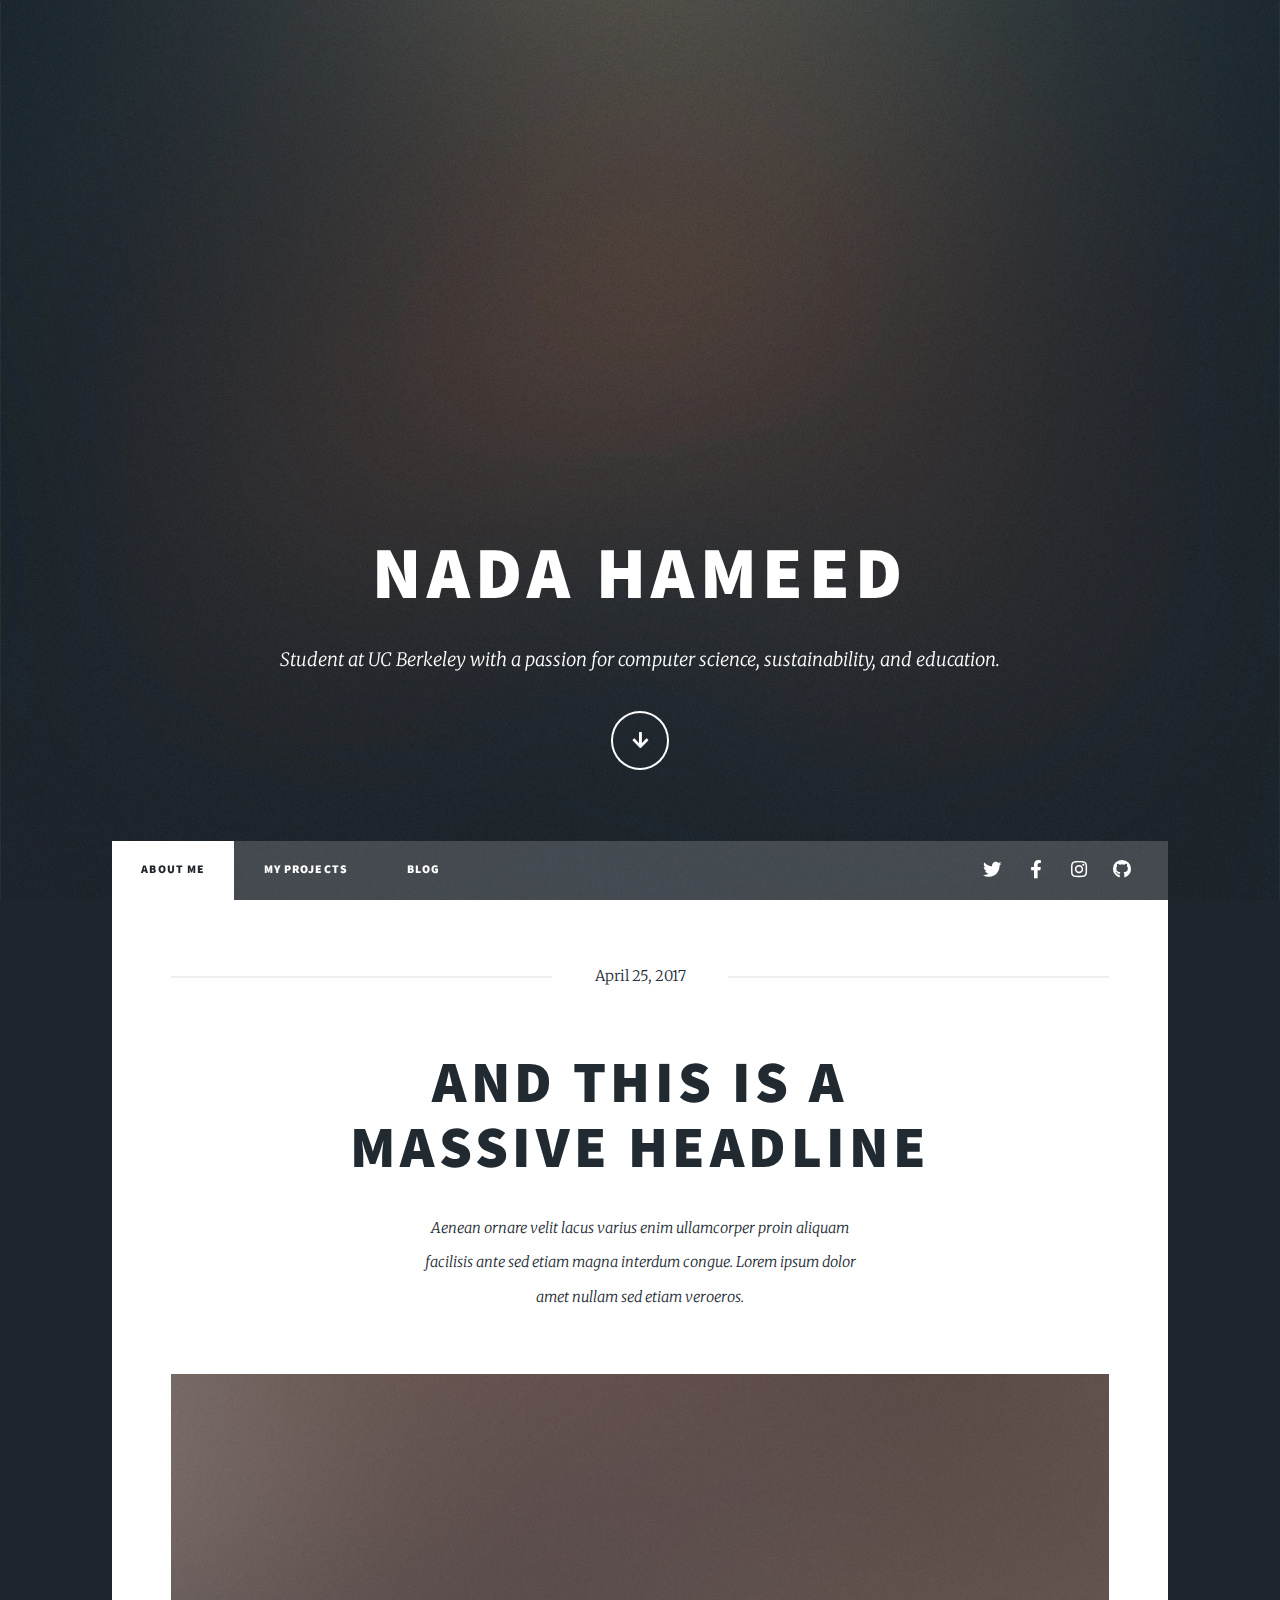
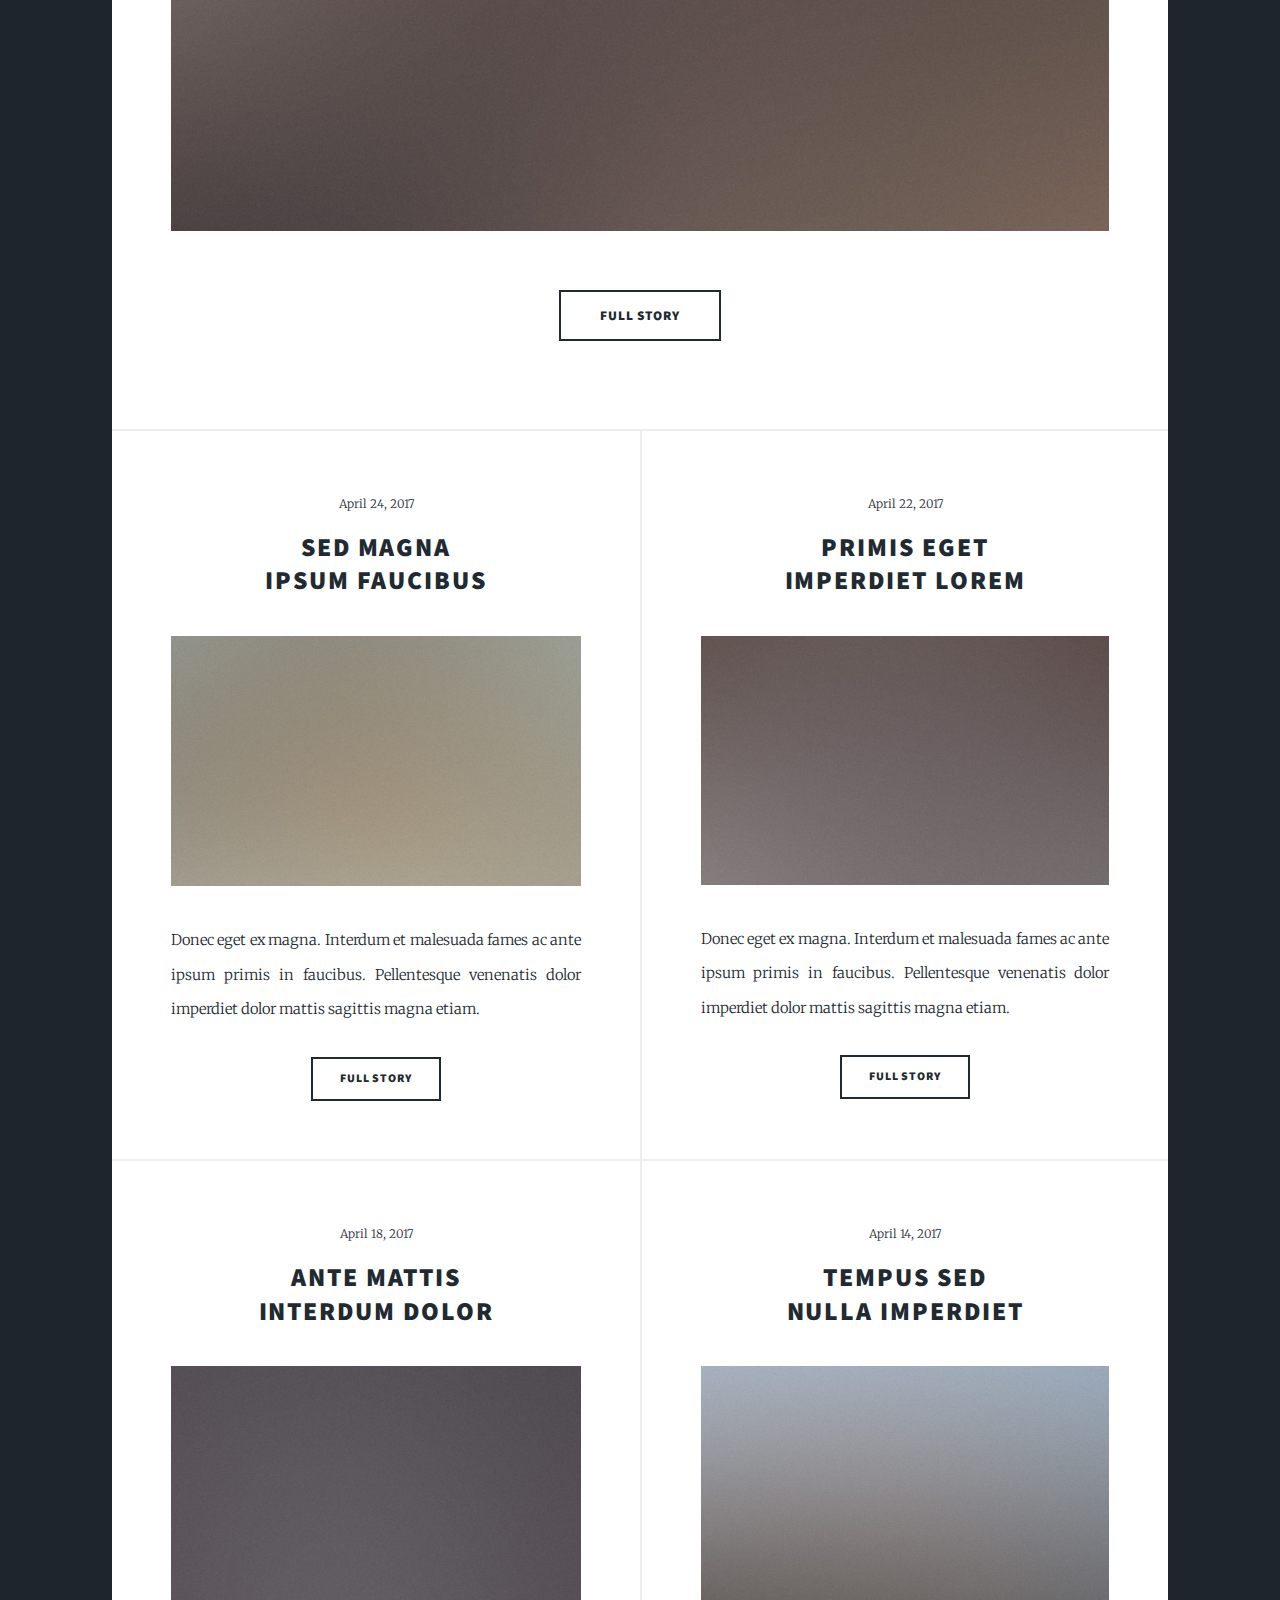
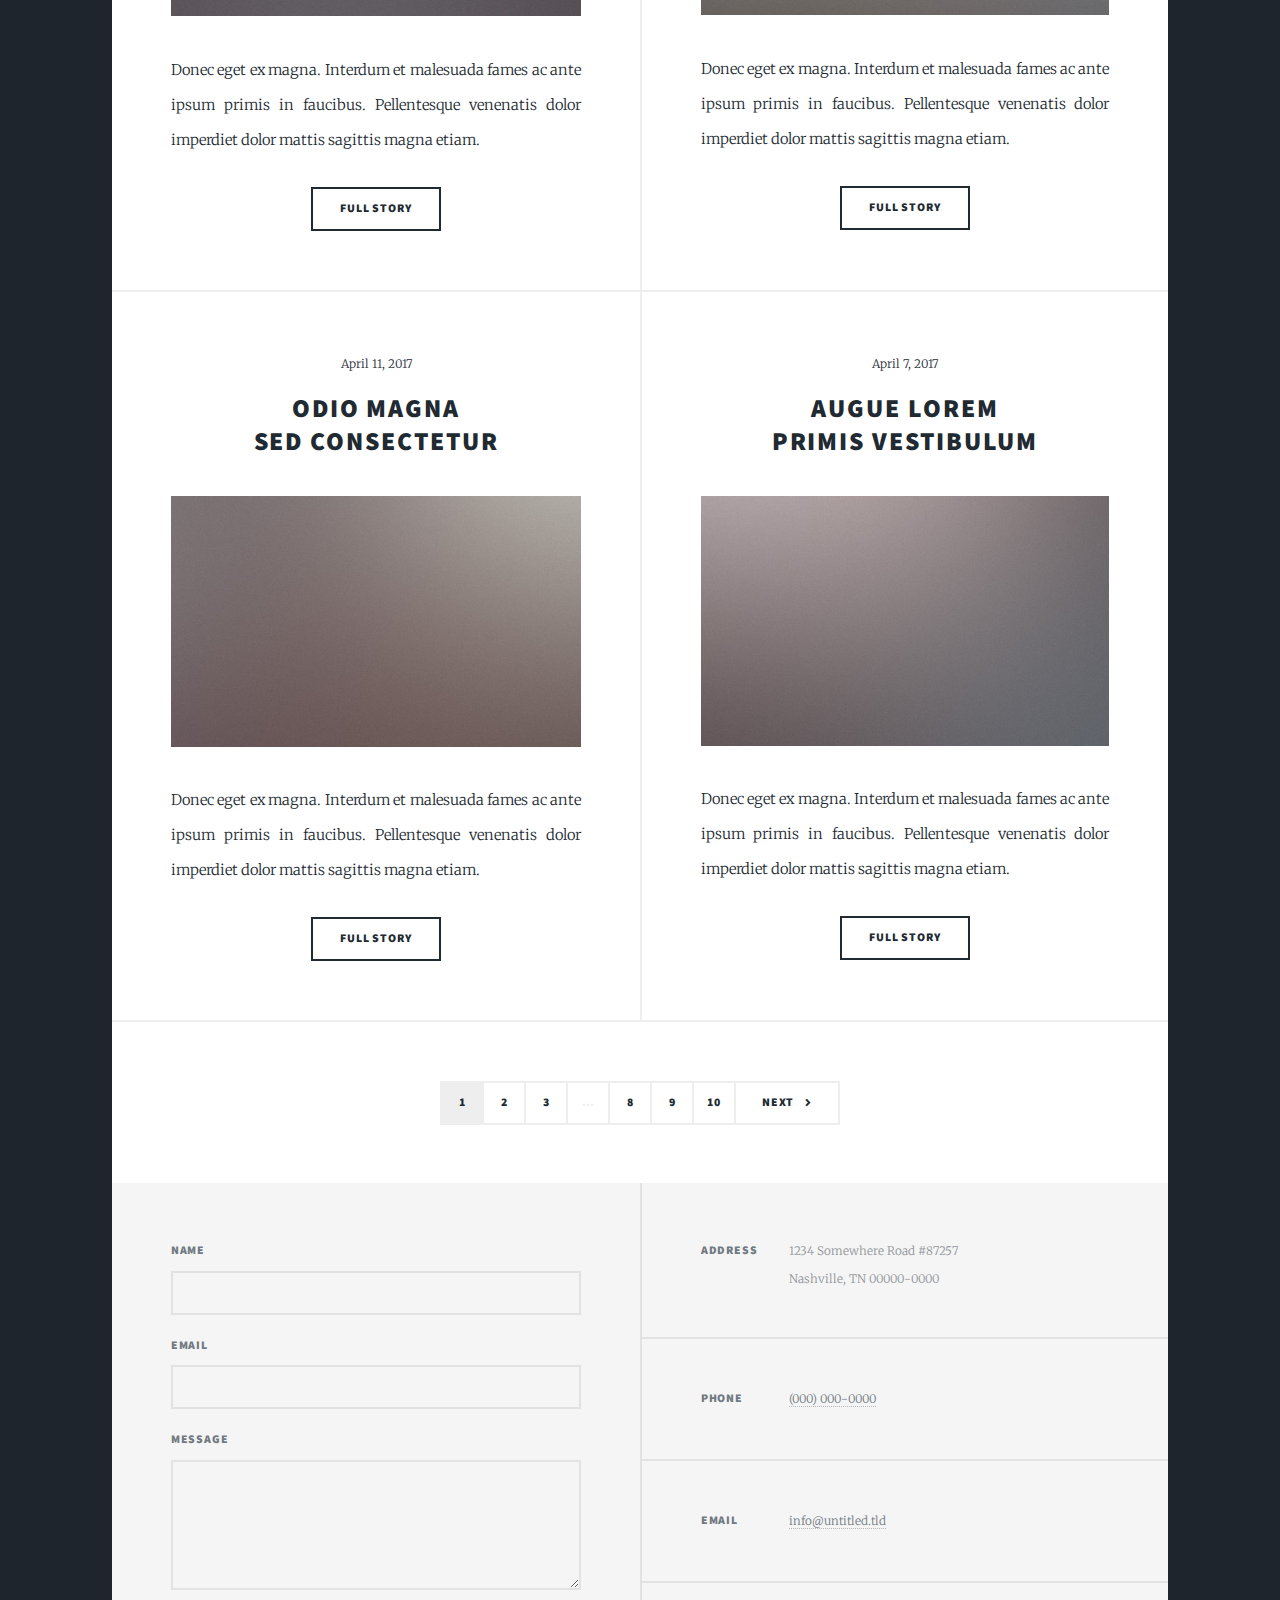
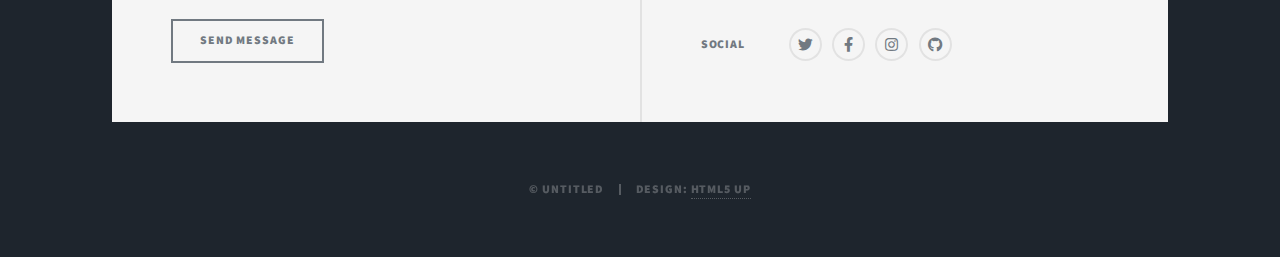
==== index.html @ cc5bcdc9 "web" ====
<!DOCTYPE HTML>
<!--
	Massively by HTML5 UP
	html5up.net | @ajlkn
	Free for personal and commercial use under the CCA 3.0 license (html5up.net/license)
-->
<html>
	<head>
		<title>Nada Hameed</title>
		<meta charset="utf-8" />
		<meta name="viewport" content="width=device-width, initial-scale=1, user-scalable=no" />
		<link rel="stylesheet" href="assets/css/main.css" />
		<noscript><link rel="stylesheet" href="assets/css/noscript.css" /></noscript>
	</head>
	<body class="is-preload">

		<!-- Wrapper -->
			<div id="wrapper" class="fade-in">

				<!-- Intro -->
					<div id="intro">
						<h1>Nada Hameed</h1>
						<p>Student at UC Berkeley with a passion for computer science, sustainability, and education.</p>
						<ul class="actions">
							<li><a href="#header" class="button icon solid solo fa-arrow-down scrolly">Continue</a></li>
						</ul>
					</div>


				<!-- Nav -->
					<nav id="nav">
						<ul class="links">
							<li class="active"><a href="index.html">About Me</a></li>
							<li><a href="generic.html">My Projects</a></li>
							<li><a href="elements.html">Blog</a></li>
						</ul>
						<ul class="icons">
							<li><a href="#" class="icon brands fa-twitter"><span class="label">Twitter</span></a></li>
							<li><a href="#" class="icon brands fa-facebook-f"><span class="label">Facebook</span></a></li>
							<li><a href="#" class="icon brands fa-instagram"><span class="label">Instagram</span></a></li>
							<li><a href="#" class="icon brands fa-github"><span class="label">GitHub</span></a></li>
						</ul>
					</nav>

				<!-- Main -->
					<div id="main">

						<!-- Featured Post -->
							<article class="post featured">
								<header class="major">
									<span class="date">April 25, 2017</span>
									<h2><a href="#">And this is a<br />
									massive headline</a></h2>
									<p>Aenean ornare velit lacus varius enim ullamcorper proin aliquam<br />
									facilisis ante sed etiam magna interdum congue. Lorem ipsum dolor<br />
									amet nullam sed etiam veroeros.</p>
								</header>
								<a href="#" class="image main"><img src="images/pic01.jpg" alt="" /></a>
								<ul class="actions special">
									<li><a href="#" class="button large">Full Story</a></li>
								</ul>
							</article>

						<!-- Posts -->
							<section class="posts">
								<article>
									<header>
										<span class="date">April 24, 2017</span>
										<h2><a href="#">Sed magna<br />
										ipsum faucibus</a></h2>
									</header>
									<a href="#" class="image fit"><img src="images/pic02.jpg" alt="" /></a>
									<p>Donec eget ex magna. Interdum et malesuada fames ac ante ipsum primis in faucibus. Pellentesque venenatis dolor imperdiet dolor mattis sagittis magna etiam.</p>
									<ul class="actions special">
										<li><a href="#" class="button">Full Story</a></li>
									</ul>
								</article>
								<article>
									<header>
										<span class="date">April 22, 2017</span>
										<h2><a href="#">Primis eget<br />
										imperdiet lorem</a></h2>
									</header>
									<a href="#" class="image fit"><img src="images/pic03.jpg" alt="" /></a>
									<p>Donec eget ex magna. Interdum et malesuada fames ac ante ipsum primis in faucibus. Pellentesque venenatis dolor imperdiet dolor mattis sagittis magna etiam.</p>
									<ul class="actions special">
										<li><a href="#" class="button">Full Story</a></li>
									</ul>
								</article>
								<article>
									<header>
										<span class="date">April 18, 2017</span>
										<h2><a href="#">Ante mattis<br />
										interdum dolor</a></h2>
									</header>
									<a href="#" class="image fit"><img src="images/pic04.jpg" alt="" /></a>
									<p>Donec eget ex magna. Interdum et malesuada fames ac ante ipsum primis in faucibus. Pellentesque venenatis dolor imperdiet dolor mattis sagittis magna etiam.</p>
									<ul class="actions special">
										<li><a href="#" class="button">Full Story</a></li>
									</ul>
								</article>
								<article>
									<header>
										<span class="date">April 14, 2017</span>
										<h2><a href="#">Tempus sed<br />
										nulla imperdiet</a></h2>
									</header>
									<a href="#" class="image fit"><img src="images/pic05.jpg" alt="" /></a>
									<p>Donec eget ex magna. Interdum et malesuada fames ac ante ipsum primis in faucibus. Pellentesque venenatis dolor imperdiet dolor mattis sagittis magna etiam.</p>
									<ul class="actions special">
										<li><a href="#" class="button">Full Story</a></li>
									</ul>
								</article>
								<article>
									<header>
										<span class="date">April 11, 2017</span>
										<h2><a href="#">Odio magna<br />
										sed consectetur</a></h2>
									</header>
									<a href="#" class="image fit"><img src="images/pic06.jpg" alt="" /></a>
									<p>Donec eget ex magna. Interdum et malesuada fames ac ante ipsum primis in faucibus. Pellentesque venenatis dolor imperdiet dolor mattis sagittis magna etiam.</p>
									<ul class="actions special">
										<li><a href="#" class="button">Full Story</a></li>
									</ul>
								</article>
								<article>
									<header>
										<span class="date">April 7, 2017</span>
										<h2><a href="#">Augue lorem<br />
										primis vestibulum</a></h2>
									</header>
									<a href="#" class="image fit"><img src="images/pic07.jpg" alt="" /></a>
									<p>Donec eget ex magna. Interdum et malesuada fames ac ante ipsum primis in faucibus. Pellentesque venenatis dolor imperdiet dolor mattis sagittis magna etiam.</p>
									<ul class="actions special">
										<li><a href="#" class="button">Full Story</a></li>
									</ul>
								</article>
							</section>

						<!-- Footer -->
							<footer>
								<div class="pagination">
									<!--<a href="#" class="previous">Prev</a>-->
									<a href="#" class="page active">1</a>
									<a href="#" class="page">2</a>
									<a href="#" class="page">3</a>
									<span class="extra">&hellip;</span>
									<a href="#" class="page">8</a>
									<a href="#" class="page">9</a>
									<a href="#" class="page">10</a>
									<a href="#" class="next">Next</a>
								</div>
							</footer>

					</div>

				<!-- Footer -->
					<footer id="footer">
						<section>
							<form method="post" action="#">
								<div class="fields">
									<div class="field">
										<label for="name">Name</label>
										<input type="text" name="name" id="name" />
									</div>
									<div class="field">
										<label for="email">Email</label>
										<input type="text" name="email" id="email" />
									</div>
									<div class="field">
										<label for="message">Message</label>
										<textarea name="message" id="message" rows="3"></textarea>
									</div>
								</div>
								<ul class="actions">
									<li><input type="submit" value="Send Message" /></li>
								</ul>
							</form>
						</section>
						<section class="split contact">
							<section class="alt">
								<h3>Address</h3>
								<p>1234 Somewhere Road #87257<br />
								Nashville, TN 00000-0000</p>
							</section>
							<section>
								<h3>Phone</h3>
								<p><a href="#">(000) 000-0000</a></p>
							</section>
							<section>
								<h3>Email</h3>
								<p><a href="#">info@untitled.tld</a></p>
							</section>
							<section>
								<h3>Social</h3>
								<ul class="icons alt">
									<li><a href="#" class="icon brands alt fa-twitter"><span class="label">Twitter</span></a></li>
									<li><a href="#" class="icon brands alt fa-facebook-f"><span class="label">Facebook</span></a></li>
									<li><a href="#" class="icon brands alt fa-instagram"><span class="label">Instagram</span></a></li>
									<li><a href="#" class="icon brands alt fa-github"><span class="label">GitHub</span></a></li>
								</ul>
							</section>
						</section>
					</footer>

				<!-- Copyright -->
					<div id="copyright">
						<ul><li>&copy; Untitled</li><li>Design: <a href="https://html5up.net">HTML5 UP</a></li></ul>
					</div>

			</div>

		<!-- Scripts -->
			<script src="assets/js/jquery.min.js"></script>
			<script src="assets/js/jquery.scrollex.min.js"></script>
			<script src="assets/js/jquery.scrolly.min.js"></script>
			<script src="assets/js/browser.min.js"></script>
			<script src="assets/js/breakpoints.min.js"></script>
			<script src="assets/js/util.js"></script>
			<script src="assets/js/main.js"></script>

	</body>
</html>
---- assets/css/main.css ----
@import url(fontawesome-all.min.css);
@import url("https://fonts.googleapis.com/css?family=Merriweather:300,700,300italic,700italic|Source+Sans+Pro:900");

/*
	Massively by HTML5 UP
	html5up.net | @ajlkn
	Free for personal and commercial use under the CCA 3.0 license (html5up.net/license)
*/

html, body, div, span, applet, object,
iframe, h1, h2, h3, h4, h5, h6, p, blockquote,
pre, a, abbr, acronym, address, big, cite,
code, del, dfn, em, img, ins, kbd, q, s, samp,
small, strike, strong, sub, sup, tt, var, b,
u, i, center, dl, dt, dd, ol, ul, li, fieldset,
form, label, legend, table, caption, tbody,
tfoot, thead, tr, th, td, article, aside,
canvas, details, embed, figure, figcaption,
footer, header, hgroup, menu, nav, output, ruby,
section, summary, time, mark, audio, video {
	margin: 0;
	padding: 0;
	border: 0;
	font-size: 100%;
	font: inherit;
	vertical-align: baseline;}

article, aside, details, figcaption, figure,
footer, header, hgroup, menu, nav, section {
	display: block;}

body {
	line-height: 1;
}

ol, ul {
	list-style: none;
}

blockquote, q {
	quotes: none;
}

	blockquote:before, blockquote:after, q:before, q:after {
		content: '';
		content: none;
	}

table {
	border-collapse: collapse;
	border-spacing: 0;
}

body {
	-webkit-text-size-adjust: none;
}

mark {
	background-color: transparent;
	color: inherit;
}

input::-moz-focus-inner {
	border: 0;
	padding: 0;
}

input, select, textarea {
	-moz-appearance: none;
	-webkit-appearance: none;
	-ms-appearance: none;
	appearance: none;
}

/* Basic */

	@-ms-viewport {
		width: device-width;
	}

	body {
		-ms-overflow-style: scrollbar;
	}

	@media screen and (max-width: 480px) {

		html, body {
			min-width: 320px;
		}

	}

	html {
		box-sizing: border-box;
	}

	*, *:before, *:after {
		box-sizing: inherit;
	}

	body {
		background-color: #1e252d;
	}

		body.is-preload *, body.is-preload *:before, body.is-preload *:after {
			-moz-animation: none !important;
			-webkit-animation: none !important;
			-ms-animation: none !important;
			animation: none !important;
			-moz-transition: none !important;
			-webkit-transition: none !important;
			-ms-transition: none !important;
			transition: none !important;
		}

/* Type */

	html {
		font-size: 16pt;
	}

		@media screen and (max-width: 1680px) {

			html {
				font-size: 12pt;
			}

		}

		@media screen and (max-width: 1280px) {

			html {
				font-size: 11pt;
			}

		}

		@media screen and (max-width: 360px) {

			html {
				font-size: 10pt;
			}

		}

	body {
		color: #212931;
	}

	body, input, select, textarea {
		font-family: "Merriweather", Georgia, serif;
		font-weight: 300;
		font-size: 1rem;
		line-height: 2.375;
	}

	a {
		-moz-transition: color 0.2s ease-in-out, background-color 0.2s ease-in-out, border-color 0.2s ease-in-out, box-shadow 0.2s ease-in-out;
		-webkit-transition: color 0.2s ease-in-out, background-color 0.2s ease-in-out, border-color 0.2s ease-in-out, box-shadow 0.2s ease-in-out;
		-ms-transition: color 0.2s ease-in-out, background-color 0.2s ease-in-out, border-color 0.2s ease-in-out, box-shadow 0.2s ease-in-out;
		transition: color 0.2s ease-in-out, background-color 0.2s ease-in-out, border-color 0.2s ease-in-out, box-shadow 0.2s ease-in-out;
		border-bottom: dotted 1px;
		text-decoration: none;
	}

		a:hover {
			border-bottom-color: transparent;
		}

	strong, b {
		font-weight: 600;
	}

	em, i {
		font-style: italic;
	}

	p {
		text-align: justify;
		margin: 0 0 2rem 0;
	}

	h1, h2, h3, h4, h5, h6 {
		font-family: "Source Sans Pro", Helvetica, sans-serif;
		font-weight: 900;
		line-height: 1.5;
		letter-spacing: 0.075em;
		text-transform: uppercase;
		margin: 0 0 1rem 0;
	}

		h1 a, h2 a, h3 a, h4 a, h5 a, h6 a {
			border-bottom: 0;
			color: inherit;
			text-decoration: none;
		}

	h1 {
		font-size: 4rem;
		line-height: 1.1;
		margin: 0 0 2rem 0;
	}

	h2 {
		font-size: 1.75rem;
		line-height: 1.3;
		margin: 0 0 1.5rem 0;
	}

	h3 {
		font-size: 1.25rem;
		margin: 0 0 1.5rem 0;
	}

	h4 {
		font-size: 1rem;
	}

	h5 {
		font-size: 0.9rem;
	}

	h6 {
		font-size: 0.8rem;
	}

	sub {
		font-size: 0.8rem;
		position: relative;
		top: 0.5rem;
	}

	sup {
		font-size: 0.8rem;
		position: relative;
		top: -0.5rem;
	}

	blockquote {
		border-left: solid 4px;
		font-style: italic;
		margin: 0 0 2rem 0;
		padding: 0.5rem 0 0.5rem 2rem;
	}

	code {
		border: solid 2px;
		font-family: "Courier New", monospace;
		font-size: 0.9rem;
		margin: 0 0.25rem;
		padding: 0.25rem 0.65rem;
	}

	pre {
		-webkit-overflow-scrolling: touch;
		font-family: "Courier New", monospace;
		font-size: 0.9rem;
		margin: 0 0 2rem 0;
	}

		pre code {
			display: block;
			line-height: 1.75;
			padding: 1rem 1.5rem;
			overflow-x: auto;
		}

	hr {
		border: 0;
		border-bottom: solid 2px;
		margin: 3rem 0;
	}

		hr.major {
			margin: 5rem 0;
		}

	.align-left {
		text-align: left;
	}

	.align-center {
		text-align: center;
	}

	.align-right {
		text-align: right;
	}

	input, select, textarea {
		color: #212931;
	}

	a {
		color: #212931;
		border-bottom-color: rgba(33, 41, 49, 0.5);
	}

		a:hover {
			border-bottom-color: transparent;
			color: #18bfef !important;
		}

	strong, b {
		color: #212931;
	}

	h1, h2, h3, h4, h5, h6 {
		color: #212931;
	}

	blockquote {
		border-left-color: #eeeeee;
	}

	code {
		background: rgba(220, 220, 220, 0.25);
		border-color: #eeeeee;
	}

	hr {
		border-bottom-color: #eeeeee;
	}

/* Row */

	.row {
		display: flex;
		flex-wrap: wrap;
		box-sizing: border-box;
		align-items: stretch;
	}

		.row > * {
			box-sizing: border-box;
		}

		.row.gtr-uniform > * > :last-child {
			margin-bottom: 0;
		}

		.row.aln-left {
			justify-content: flex-start;
		}

		.row.aln-center {
			justify-content: center;
		}

		.row.aln-right {
			justify-content: flex-end;
		}

		.row.aln-top {
			align-items: flex-start;
		}

		.row.aln-middle {
			align-items: center;
		}

		.row.aln-bottom {
			align-items: flex-end;
		}

		.row > .imp {
			order: -1;
		}

		.row > .col-1 {
			width: 8.33333%;
		}

		.row > .off-1 {
			margin-left: 8.33333%;
		}

		.row > .col-2 {
			width: 16.66667%;
		}

		.row > .off-2 {
			margin-left: 16.66667%;
		}

		.row > .col-3 {
			width: 25%;
		}

		.row > .off-3 {
			margin-left: 25%;
		}

		.row > .col-4 {
			width: 33.33333%;
		}

		.row > .off-4 {
			margin-left: 33.33333%;
		}

		.row > .col-5 {
			width: 41.66667%;
		}

		.row > .off-5 {
			margin-left: 41.66667%;
		}

		.row > .col-6 {
			width: 50%;
		}

		.row > .off-6 {
			margin-left: 50%;
		}

		.row > .col-7 {
			width: 58.33333%;
		}

		.row > .off-7 {
			margin-left: 58.33333%;
		}

		.row > .col-8 {
			width: 66.66667%;
		}

		.row > .off-8 {
			margin-left: 66.66667%;
		}

		.row > .col-9 {
			width: 75%;
		}

		.row > .off-9 {
			margin-left: 75%;
		}

		.row > .col-10 {
			width: 83.33333%;
		}

		.row > .off-10 {
			margin-left: 83.33333%;
		}

		.row > .col-11 {
			width: 91.66667%;
		}

		.row > .off-11 {
			margin-left: 91.66667%;
		}

		.row > .col-12 {
			width: 100%;
		}

		.row > .off-12 {
			margin-left: 100%;
		}

		.row.gtr-0 {
			margin-top: 0;
			margin-left: 0rem;
		}

			.row.gtr-0 > * {
				padding: 0 0 0 0rem;
			}

			.row.gtr-0.gtr-uniform {
				margin-top: 0rem;
			}

				.row.gtr-0.gtr-uniform > * {
					padding-top: 0rem;
				}

		.row.gtr-25 {
			margin-top: 0;
			margin-left: -0.375rem;
		}

			.row.gtr-25 > * {
				padding: 0 0 0 0.375rem;
			}

			.row.gtr-25.gtr-uniform {
				margin-top: -0.375rem;
			}

				.row.gtr-25.gtr-uniform > * {
					padding-top: 0.375rem;
				}

		.row.gtr-50 {
			margin-top: 0;
			margin-left: -0.75rem;
		}

			.row.gtr-50 > * {
				padding: 0 0 0 0.75rem;
			}

			.row.gtr-50.gtr-uniform {
				margin-top: -0.75rem;
			}

				.row.gtr-50.gtr-uniform > * {
					padding-top: 0.75rem;
				}

		.row {
			margin-top: 0;
			margin-left: -1.5rem;
		}

			.row > * {
				padding: 0 0 0 1.5rem;
			}

			.row.gtr-uniform {
				margin-top: -1.5rem;
			}

				.row.gtr-uniform > * {
					padding-top: 1.5rem;
				}

		.row.gtr-150 {
			margin-top: 0;
			margin-left: -2.25rem;
		}

			.row.gtr-150 > * {
				padding: 0 0 0 2.25rem;
			}

			.row.gtr-150.gtr-uniform {
				margin-top: -2.25rem;
			}

				.row.gtr-150.gtr-uniform > * {
					padding-top: 2.25rem;
				}

		.row.gtr-200 {
			margin-top: 0;
			margin-left: -3rem;
		}

			.row.gtr-200 > * {
				padding: 0 0 0 3rem;
			}

			.row.gtr-200.gtr-uniform {
				margin-top: -3rem;
			}

				.row.gtr-200.gtr-uniform > * {
					padding-top: 3rem;
				}

		@media screen and (max-width: 1680px) {

			.row {
				display: flex;
				flex-wrap: wrap;
				box-sizing: border-box;
				align-items: stretch;
			}

				.row > * {
					box-sizing: border-box;
				}

				.row.gtr-uniform > * > :last-child {
					margin-bottom: 0;
				}

				.row.aln-left {
					justify-content: flex-start;
				}

				.row.aln-center {
					justify-content: center;
				}

				.row.aln-right {
					justify-content: flex-end;
				}

				.row.aln-top {
					align-items: flex-start;
				}

				.row.aln-middle {
					align-items: center;
				}

				.row.aln-bottom {
					align-items: flex-end;
				}

				.row > .imp-xlarge {
					order: -1;
				}

				.row > .col-1-xlarge {
					width: 8.33333%;
				}

				.row > .off-1-xlarge {
					margin-left: 8.33333%;
				}

				.row > .col-2-xlarge {
					width: 16.66667%;
				}

				.row > .off-2-xlarge {
					margin-left: 16.66667%;
				}

				.row > .col-3-xlarge {
					width: 25%;
				}

				.row > .off-3-xlarge {
					margin-left: 25%;
				}

				.row > .col-4-xlarge {
					width: 33.33333%;
				}

				.row > .off-4-xlarge {
					margin-left: 33.33333%;
				}

				.row > .col-5-xlarge {
					width: 41.66667%;
				}

				.row > .off-5-xlarge {
					margin-left: 41.66667%;
				}

				.row > .col-6-xlarge {
					width: 50%;
				}

				.row > .off-6-xlarge {
					margin-left: 50%;
				}

				.row > .col-7-xlarge {
					width: 58.33333%;
				}

				.row > .off-7-xlarge {
					margin-left: 58.33333%;
				}

				.row > .col-8-xlarge {
					width: 66.66667%;
				}

				.row > .off-8-xlarge {
					margin-left: 66.66667%;
				}

				.row > .col-9-xlarge {
					width: 75%;
				}

				.row > .off-9-xlarge {
					margin-left: 75%;
				}

				.row > .col-10-xlarge {
					width: 83.33333%;
				}

				.row > .off-10-xlarge {
					margin-left: 83.33333%;
				}

				.row > .col-11-xlarge {
					width: 91.66667%;
				}

				.row > .off-11-xlarge {
					margin-left: 91.66667%;
				}

				.row > .col-12-xlarge {
					width: 100%;
				}

				.row > .off-12-xlarge {
					margin-left: 100%;
				}

				.row.gtr-0 {
					margin-top: 0;
					margin-left: 0rem;
				}

					.row.gtr-0 > * {
						padding: 0 0 0 0rem;
					}

					.row.gtr-0.gtr-uniform {
						margin-top: 0rem;
					}

						.row.gtr-0.gtr-uniform > * {
							padding-top: 0rem;
						}

				.row.gtr-25 {
					margin-top: 0;
					margin-left: -0.375rem;
				}

					.row.gtr-25 > * {
						padding: 0 0 0 0.375rem;
					}

					.row.gtr-25.gtr-uniform {
						margin-top: -0.375rem;
					}

						.row.gtr-25.gtr-uniform > * {
							padding-top: 0.375rem;
						}

				.row.gtr-50 {
					margin-top: 0;
					margin-left: -0.75rem;
				}

					.row.gtr-50 > * {
						padding: 0 0 0 0.75rem;
					}

					.row.gtr-50.gtr-uniform {
						margin-top: -0.75rem;
					}

						.row.gtr-50.gtr-uniform > * {
							padding-top: 0.75rem;
						}

				.row {
					margin-top: 0;
					margin-left: -1.5rem;
				}

					.row > * {
						padding: 0 0 0 1.5rem;
					}

					.row.gtr-uniform {
						margin-top: -1.5rem;
					}

						.row.gtr-uniform > * {
							padding-top: 1.5rem;
						}

				.row.gtr-150 {
					margin-top: 0;
					margin-left: -2.25rem;
				}

					.row.gtr-150 > * {
						padding: 0 0 0 2.25rem;
					}

					.row.gtr-150.gtr-uniform {
						margin-top: -2.25rem;
					}

						.row.gtr-150.gtr-uniform > * {
							padding-top: 2.25rem;
						}

				.row.gtr-200 {
					margin-top: 0;
					margin-left: -3rem;
				}

					.row.gtr-200 > * {
						padding: 0 0 0 3rem;
					}

					.row.gtr-200.gtr-uniform {
						margin-top: -3rem;
					}

						.row.gtr-200.gtr-uniform > * {
							padding-top: 3rem;
						}

		}

		@media screen and (max-width: 1280px) {

			.row {
				display: flex;
				flex-wrap: wrap;
				box-sizing: border-box;
				align-items: stretch;
			}

				.row > * {
					box-sizing: border-box;
				}

				.row.gtr-uniform > * > :last-child {
					margin-bottom: 0;
				}

				.row.aln-left {
					justify-content: flex-start;
				}

				.row.aln-center {
					justify-content: center;
				}

				.row.aln-right {
					justify-content: flex-end;
				}

				.row.aln-top {
					align-items: flex-start;
				}

				.row.aln-middle {
					align-items: center;
				}

				.row.aln-bottom {
					align-items: flex-end;
				}

				.row > .imp-large {
					order: -1;
				}

				.row > .col-1-large {
					width: 8.33333%;
				}

				.row > .off-1-large {
					margin-left: 8.33333%;
				}

				.row > .col-2-large {
					width: 16.66667%;
				}

				.row > .off-2-large {
					margin-left: 16.66667%;
				}

				.row > .col-3-large {
					width: 25%;
				}

				.row > .off-3-large {
					margin-left: 25%;
				}

				.row > .col-4-large {
					width: 33.33333%;
				}

				.row > .off-4-large {
					margin-left: 33.33333%;
				}

				.row > .col-5-large {
					width: 41.66667%;
				}

				.row > .off-5-large {
					margin-left: 41.66667%;
				}

				.row > .col-6-large {
					width: 50%;
				}

				.row > .off-6-large {
					margin-left: 50%;
				}

				.row > .col-7-large {
					width: 58.33333%;
				}

				.row > .off-7-large {
					margin-left: 58.33333%;
				}

				.row > .col-8-large {
					width: 66.66667%;
				}

				.row > .off-8-large {
					margin-left: 66.66667%;
				}

				.row > .col-9-large {
					width: 75%;
				}

				.row > .off-9-large {
					margin-left: 75%;
				}

				.row > .col-10-large {
					width: 83.33333%;
				}

				.row > .off-10-large {
					margin-left: 83.33333%;
				}

				.row > .col-11-large {
					width: 91.66667%;
				}

				.row > .off-11-large {
					margin-left: 91.66667%;
				}

				.row > .col-12-large {
					width: 100%;
				}

				.row > .off-12-large {
					margin-left: 100%;
				}

				.row.gtr-0 {
					margin-top: 0;
					margin-left: 0rem;
				}

					.row.gtr-0 > * {
						padding: 0 0 0 0rem;
					}

					.row.gtr-0.gtr-uniform {
						margin-top: 0rem;
					}

						.row.gtr-0.gtr-uniform > * {
							padding-top: 0rem;
						}

				.row.gtr-25 {
					margin-top: 0;
					margin-left: -0.375rem;
				}

					.row.gtr-25 > * {
						padding: 0 0 0 0.375rem;
					}

					.row.gtr-25.gtr-uniform {
						margin-top: -0.375rem;
					}

						.row.gtr-25.gtr-uniform > * {
							padding-top: 0.375rem;
						}

				.row.gtr-50 {
					margin-top: 0;
					margin-left: -0.75rem;
				}

					.row.gtr-50 > * {
						padding: 0 0 0 0.75rem;
					}

					.row.gtr-50.gtr-uniform {
						margin-top: -0.75rem;
					}

						.row.gtr-50.gtr-uniform > * {
							padding-top: 0.75rem;
						}

				.row {
					margin-top: 0;
					margin-left: -1.5rem;
				}

					.row > * {
						padding: 0 0 0 1.5rem;
					}

					.row.gtr-uniform {
						margin-top: -1.5rem;
					}

						.row.gtr-uniform > * {
							padding-top: 1.5rem;
						}

				.row.gtr-150 {
					margin-top: 0;
					margin-left: -2.25rem;
				}

					.row.gtr-150 > * {
						padding: 0 0 0 2.25rem;
					}

					.row.gtr-150.gtr-uniform {
						margin-top: -2.25rem;
					}

						.row.gtr-150.gtr-uniform > * {
							padding-top: 2.25rem;
						}

				.row.gtr-200 {
					margin-top: 0;
					margin-left: -3rem;
				}

					.row.gtr-200 > * {
						padding: 0 0 0 3rem;
					}

					.row.gtr-200.gtr-uniform {
						margin-top: -3rem;
					}

						.row.gtr-200.gtr-uniform > * {
							padding-top: 3rem;
						}

		}

		@media screen and (max-width: 980px) {

			.row {
				display: flex;
				flex-wrap: wrap;
				box-sizing: border-box;
				align-items: stretch;
			}

				.row > * {
					box-sizing: border-box;
				}

				.row.gtr-uniform > * > :last-child {
					margin-bottom: 0;
				}

				.row.aln-left {
					justify-content: flex-start;
				}

				.row.aln-center {
					justify-content: center;
				}

				.row.aln-right {
					justify-content: flex-end;
				}

				.row.aln-top {
					align-items: flex-start;
				}

				.row.aln-middle {
					align-items: center;
				}

				.row.aln-bottom {
					align-items: flex-end;
				}

				.row > .imp-medium {
					order: -1;
				}

				.row > .col-1-medium {
					width: 8.33333%;
				}

				.row > .off-1-medium {
					margin-left: 8.33333%;
				}

				.row > .col-2-medium {
					width: 16.66667%;
				}

				.row > .off-2-medium {
					margin-left: 16.66667%;
				}

				.row > .col-3-medium {
					width: 25%;
				}

				.row > .off-3-medium {
					margin-left: 25%;
				}

				.row > .col-4-medium {
					width: 33.33333%;
				}

				.row > .off-4-medium {
					margin-left: 33.33333%;
				}

				.row > .col-5-medium {
					width: 41.66667%;
				}

				.row > .off-5-medium {
					margin-left: 41.66667%;
				}

				.row > .col-6-medium {
					width: 50%;
				}

				.row > .off-6-medium {
					margin-left: 50%;
				}

				.row > .col-7-medium {
					width: 58.33333%;
				}

				.row > .off-7-medium {
					margin-left: 58.33333%;
				}

				.row > .col-8-medium {
					width: 66.66667%;
				}

				.row > .off-8-medium {
					margin-left: 66.66667%;
				}

				.row > .col-9-medium {
					width: 75%;
				}

				.row > .off-9-medium {
					margin-left: 75%;
				}

				.row > .col-10-medium {
					width: 83.33333%;
				}

				.row > .off-10-medium {
					margin-left: 83.33333%;
				}

				.row > .col-11-medium {
					width: 91.66667%;
				}

				.row > .off-11-medium {
					margin-left: 91.66667%;
				}

				.row > .col-12-medium {
					width: 100%;
				}

				.row > .off-12-medium {
					margin-left: 100%;
				}

				.row.gtr-0 {
					margin-top: 0;
					margin-left: 0rem;
				}

					.row.gtr-0 > * {
						padding: 0 0 0 0rem;
					}

					.row.gtr-0.gtr-uniform {
						margin-top: 0rem;
					}

						.row.gtr-0.gtr-uniform > * {
							padding-top: 0rem;
						}

				.row.gtr-25 {
					margin-top: 0;
					margin-left: -0.375rem;
				}

					.row.gtr-25 > * {
						padding: 0 0 0 0.375rem;
					}

					.row.gtr-25.gtr-uniform {
						margin-top: -0.375rem;
					}

						.row.gtr-25.gtr-uniform > * {
							padding-top: 0.375rem;
						}

				.row.gtr-50 {
					margin-top: 0;
					margin-left: -0.75rem;
				}

					.row.gtr-50 > * {
						padding: 0 0 0 0.75rem;
					}

					.row.gtr-50.gtr-uniform {
						margin-top: -0.75rem;
					}

						.row.gtr-50.gtr-uniform > * {
							padding-top: 0.75rem;
						}

				.row {
					margin-top: 0;
					margin-left: -1.5rem;
				}

					.row > * {
						padding: 0 0 0 1.5rem;
					}

					.row.gtr-uniform {
						margin-top: -1.5rem;
					}

						.row.gtr-uniform > * {
							padding-top: 1.5rem;
						}

				.row.gtr-150 {
					margin-top: 0;
					margin-left: -2.25rem;
				}

					.row.gtr-150 > * {
						padding: 0 0 0 2.25rem;
					}

					.row.gtr-150.gtr-uniform {
						margin-top: -2.25rem;
					}

						.row.gtr-150.gtr-uniform > * {
							padding-top: 2.25rem;
						}

				.row.gtr-200 {
					margin-top: 0;
					margin-left: -3rem;
				}

					.row.gtr-200 > * {
						padding: 0 0 0 3rem;
					}

					.row.gtr-200.gtr-uniform {
						margin-top: -3rem;
					}

						.row.gtr-200.gtr-uniform > * {
							padding-top: 3rem;
						}

		}

		@media screen and (max-width: 736px) {

			.row {
				display: flex;
				flex-wrap: wrap;
				box-sizing: border-box;
				align-items: stretch;
			}

				.row > * {
					box-sizing: border-box;
				}

				.row.gtr-uniform > * > :last-child {
					margin-bottom: 0;
				}

				.row.aln-left {
					justify-content: flex-start;
				}

				.row.aln-center {
					justify-content: center;
				}

				.row.aln-right {
					justify-content: flex-end;
				}

				.row.aln-top {
					align-items: flex-start;
				}

				.row.aln-middle {
					align-items: center;
				}

				.row.aln-bottom {
					align-items: flex-end;
				}

				.row > .imp-small {
					order: -1;
				}

				.row > .col-1-small {
					width: 8.33333%;
				}

				.row > .off-1-small {
					margin-left: 8.33333%;
				}

				.row > .col-2-small {
					width: 16.66667%;
				}

				.row > .off-2-small {
					margin-left: 16.66667%;
				}

				.row > .col-3-small {
					width: 25%;
				}

				.row > .off-3-small {
					margin-left: 25%;
				}

				.row > .col-4-small {
					width: 33.33333%;
				}

				.row > .off-4-small {
					margin-left: 33.33333%;
				}

				.row > .col-5-small {
					width: 41.66667%;
				}

				.row > .off-5-small {
					margin-left: 41.66667%;
				}

				.row > .col-6-small {
					width: 50%;
				}

				.row > .off-6-small {
					margin-left: 50%;
				}

				.row > .col-7-small {
					width: 58.33333%;
				}

				.row > .off-7-small {
					margin-left: 58.33333%;
				}

				.row > .col-8-small {
					width: 66.66667%;
				}

				.row > .off-8-small {
					margin-left: 66.66667%;
				}

				.row > .col-9-small {
					width: 75%;
				}

				.row > .off-9-small {
					margin-left: 75%;
				}

				.row > .col-10-small {
					width: 83.33333%;
				}

				.row > .off-10-small {
					margin-left: 83.33333%;
				}

				.row > .col-11-small {
					width: 91.66667%;
				}

				.row > .off-11-small {
					margin-left: 91.66667%;
				}

				.row > .col-12-small {
					width: 100%;
				}

				.row > .off-12-small {
					margin-left: 100%;
				}

				.row.gtr-0 {
					margin-top: 0;
					margin-left: 0rem;
				}

					.row.gtr-0 > * {
						padding: 0 0 0 0rem;
					}

					.row.gtr-0.gtr-uniform {
						margin-top: 0rem;
					}

						.row.gtr-0.gtr-uniform > * {
							padding-top: 0rem;
						}

				.row.gtr-25 {
					margin-top: 0;
					margin-left: -0.375rem;
				}

					.row.gtr-25 > * {
						padding: 0 0 0 0.375rem;
					}

					.row.gtr-25.gtr-uniform {
						margin-top: -0.375rem;
					}

						.row.gtr-25.gtr-uniform > * {
							padding-top: 0.375rem;
						}

				.row.gtr-50 {
					margin-top: 0;
					margin-left: -0.75rem;
				}

					.row.gtr-50 > * {
						padding: 0 0 0 0.75rem;
					}

					.row.gtr-50.gtr-uniform {
						margin-top: -0.75rem;
					}

						.row.gtr-50.gtr-uniform > * {
							padding-top: 0.75rem;
						}

				.row {
					margin-top: 0;
					margin-left: -1.5rem;
				}

					.row > * {
						padding: 0 0 0 1.5rem;
					}

					.row.gtr-uniform {
						margin-top: -1.5rem;
					}

						.row.gtr-uniform > * {
							padding-top: 1.5rem;
						}

				.row.gtr-150 {
					margin-top: 0;
					margin-left: -2.25rem;
				}

					.row.gtr-150 > * {
						padding: 0 0 0 2.25rem;
					}

					.row.gtr-150.gtr-uniform {
						margin-top: -2.25rem;
					}

						.row.gtr-150.gtr-uniform > * {
							padding-top: 2.25rem;
						}

				.row.gtr-200 {
					margin-top: 0;
					margin-left: -3rem;
				}

					.row.gtr-200 > * {
						padding: 0 0 0 3rem;
					}

					.row.gtr-200.gtr-uniform {
						margin-top: -3rem;
					}

						.row.gtr-200.gtr-uniform > * {
							padding-top: 3rem;
						}

		}

		@media screen and (max-width: 480px) {

			.row {
				display: flex;
				flex-wrap: wrap;
				box-sizing: border-box;
				align-items: stretch;
			}

				.row > * {
					box-sizing: border-box;
				}

				.row.gtr-uniform > * > :last-child {
					margin-bottom: 0;
				}

				.row.aln-left {
					justify-content: flex-start;
				}

				.row.aln-center {
					justify-content: center;
				}

				.row.aln-right {
					justify-content: flex-end;
				}

				.row.aln-top {
					align-items: flex-start;
				}

				.row.aln-middle {
					align-items: center;
				}

				.row.aln-bottom {
					align-items: flex-end;
				}

				.row > .imp-xsmall {
					order: -1;
				}

				.row > .col-1-xsmall {
					width: 8.33333%;
				}

				.row > .off-1-xsmall {
					margin-left: 8.33333%;
				}

				.row > .col-2-xsmall {
					width: 16.66667%;
				}

				.row > .off-2-xsmall {
					margin-left: 16.66667%;
				}

				.row > .col-3-xsmall {
					width: 25%;
				}

				.row > .off-3-xsmall {
					margin-left: 25%;
				}

				.row > .col-4-xsmall {
					width: 33.33333%;
				}

				.row > .off-4-xsmall {
					margin-left: 33.33333%;
				}

				.row > .col-5-xsmall {
					width: 41.66667%;
				}

				.row > .off-5-xsmall {
					margin-left: 41.66667%;
				}

				.row > .col-6-xsmall {
					width: 50%;
				}

				.row > .off-6-xsmall {
					margin-left: 50%;
				}

				.row > .col-7-xsmall {
					width: 58.33333%;
				}

				.row > .off-7-xsmall {
					margin-left: 58.33333%;
				}

				.row > .col-8-xsmall {
					width: 66.66667%;
				}

				.row > .off-8-xsmall {
					margin-left: 66.66667%;
				}

				.row > .col-9-xsmall {
					width: 75%;
				}

				.row > .off-9-xsmall {
					margin-left: 75%;
				}

				.row > .col-10-xsmall {
					width: 83.33333%;
				}

				.row > .off-10-xsmall {
					margin-left: 83.33333%;
				}

				.row > .col-11-xsmall {
					width: 91.66667%;
				}

				.row > .off-11-xsmall {
					margin-left: 91.66667%;
				}

				.row > .col-12-xsmall {
					width: 100%;
				}

				.row > .off-12-xsmall {
					margin-left: 100%;
				}

				.row.gtr-0 {
					margin-top: 0;
					margin-left: 0rem;
				}

					.row.gtr-0 > * {
						padding: 0 0 0 0rem;
					}

					.row.gtr-0.gtr-uniform {
						margin-top: 0rem;
					}

						.row.gtr-0.gtr-uniform > * {
							padding-top: 0rem;
						}

				.row.gtr-25 {
					margin-top: 0;
					margin-left: -0.375rem;
				}

					.row.gtr-25 > * {
						padding: 0 0 0 0.375rem;
					}

					.row.gtr-25.gtr-uniform {
						margin-top: -0.375rem;
					}

						.row.gtr-25.gtr-uniform > * {
							padding-top: 0.375rem;
						}

				.row.gtr-50 {
					margin-top: 0;
					margin-left: -0.75rem;
				}

					.row.gtr-50 > * {
						padding: 0 0 0 0.75rem;
					}

					.row.gtr-50.gtr-uniform {
						margin-top: -0.75rem;
					}

						.row.gtr-50.gtr-uniform > * {
							padding-top: 0.75rem;
						}

				.row {
					margin-top: 0;
					margin-left: -1.5rem;
				}

					.row > * {
						padding: 0 0 0 1.5rem;
					}

					.row.gtr-uniform {
						margin-top: -1.5rem;
					}

						.row.gtr-uniform > * {
							padding-top: 1.5rem;
						}

				.row.gtr-150 {
					margin-top: 0;
					margin-left: -2.25rem;
				}

					.row.gtr-150 > * {
						padding: 0 0 0 2.25rem;
					}

					.row.gtr-150.gtr-uniform {
						margin-top: -2.25rem;
					}

						.row.gtr-150.gtr-uniform > * {
							padding-top: 2.25rem;
						}

				.row.gtr-200 {
					margin-top: 0;
					margin-left: -3rem;
				}

					.row.gtr-200 > * {
						padding: 0 0 0 3rem;
					}

					.row.gtr-200.gtr-uniform {
						margin-top: -3rem;
					}

						.row.gtr-200.gtr-uniform > * {
							padding-top: 3rem;
						}

		}

		@media screen and (max-width: 360px) {

			.row {
				display: flex;
				flex-wrap: wrap;
				box-sizing: border-box;
				align-items: stretch;
			}

				.row > * {
					box-sizing: border-box;
				}

				.row.gtr-uniform > * > :last-child {
					margin-bottom: 0;
				}

				.row.aln-left {
					justify-content: flex-start;
				}

				.row.aln-center {
					justify-content: center;
				}

				.row.aln-right {
					justify-content: flex-end;
				}

				.row.aln-top {
					align-items: flex-start;
				}

				.row.aln-middle {
					align-items: center;
				}

				.row.aln-bottom {
					align-items: flex-end;
				}

				.row > .imp-xxsmall {
					order: -1;
				}

				.row > .col-1-xxsmall {
					width: 8.33333%;
				}

				.row > .off-1-xxsmall {
					margin-left: 8.33333%;
				}

				.row > .col-2-xxsmall {
					width: 16.66667%;
				}

				.row > .off-2-xxsmall {
					margin-left: 16.66667%;
				}

				.row > .col-3-xxsmall {
					width: 25%;
				}

				.row > .off-3-xxsmall {
					margin-left: 25%;
				}

				.row > .col-4-xxsmall {
					width: 33.33333%;
				}

				.row > .off-4-xxsmall {
					margin-left: 33.33333%;
				}

				.row > .col-5-xxsmall {
					width: 41.66667%;
				}

				.row > .off-5-xxsmall {
					margin-left: 41.66667%;
				}

				.row > .col-6-xxsmall {
					width: 50%;
				}

				.row > .off-6-xxsmall {
					margin-left: 50%;
				}

				.row > .col-7-xxsmall {
					width: 58.33333%;
				}

				.row > .off-7-xxsmall {
					margin-left: 58.33333%;
				}

				.row > .col-8-xxsmall {
					width: 66.66667%;
				}

				.row > .off-8-xxsmall {
					margin-left: 66.66667%;
				}

				.row > .col-9-xxsmall {
					width: 75%;
				}

				.row > .off-9-xxsmall {
					margin-left: 75%;
				}

				.row > .col-10-xxsmall {
					width: 83.33333%;
				}

				.row > .off-10-xxsmall {
					margin-left: 83.33333%;
				}

				.row > .col-11-xxsmall {
					width: 91.66667%;
				}

				.row > .off-11-xxsmall {
					margin-left: 91.66667%;
				}

				.row > .col-12-xxsmall {
					width: 100%;
				}

				.row > .off-12-xxsmall {
					margin-left: 100%;
				}

				.row.gtr-0 {
					margin-top: 0;
					margin-left: 0rem;
				}

					.row.gtr-0 > * {
						padding: 0 0 0 0rem;
					}

					.row.gtr-0.gtr-uniform {
						margin-top: 0rem;
					}

						.row.gtr-0.gtr-uniform > * {
							padding-top: 0rem;
						}

				.row.gtr-25 {
					margin-top: 0;
					margin-left: -0.375rem;
				}

					.row.gtr-25 > * {
						padding: 0 0 0 0.375rem;
					}

					.row.gtr-25.gtr-uniform {
						margin-top: -0.375rem;
					}

						.row.gtr-25.gtr-uniform > * {
							padding-top: 0.375rem;
						}

				.row.gtr-50 {
					margin-top: 0;
					margin-left: -0.75rem;
				}

					.row.gtr-50 > * {
						padding: 0 0 0 0.75rem;
					}

					.row.gtr-50.gtr-uniform {
						margin-top: -0.75rem;
					}

						.row.gtr-50.gtr-uniform > * {
							padding-top: 0.75rem;
						}

				.row {
					margin-top: 0;
					margin-left: -1.5rem;
				}

					.row > * {
						padding: 0 0 0 1.5rem;
					}

					.row.gtr-uniform {
						margin-top: -1.5rem;
					}

						.row.gtr-uniform > * {
							padding-top: 1.5rem;
						}

				.row.gtr-150 {
					margin-top: 0;
					margin-left: -2.25rem;
				}

					.row.gtr-150 > * {
						padding: 0 0 0 2.25rem;
					}

					.row.gtr-150.gtr-uniform {
						margin-top: -2.25rem;
					}

						.row.gtr-150.gtr-uniform > * {
							padding-top: 2.25rem;
						}

				.row.gtr-200 {
					margin-top: 0;
					margin-left: -3rem;
				}

					.row.gtr-200 > * {
						padding: 0 0 0 3rem;
					}

					.row.gtr-200.gtr-uniform {
						margin-top: -3rem;
					}

						.row.gtr-200.gtr-uniform > * {
							padding-top: 3rem;
						}

		}

/* Box */

	.box {
		border: solid 2px;
		margin-bottom: 2rem;
		padding: 1.5rem;
	}

		.box > :last-child,
		.box > :last-child > :last-child,
		.box > :last-child > :last-child > :last-child {
			margin-bottom: 0;
		}

		.box.alt {
			border: 0;
			border-radius: 0;
			padding: 0;
		}

	.box {
		border-color: #eeeeee;
	}

/* Button */

	input[type="submit"],
	input[type="reset"],
	input[type="button"],
	button,
	.button {
		-moz-appearance: none;
		-webkit-appearance: none;
		-ms-appearance: none;
		appearance: none;
		-moz-transition: background-color 0.2s ease-in-out, box-shadow 0.2s ease-in-out, color 0.2s ease-in-out;
		-webkit-transition: background-color 0.2s ease-in-out, box-shadow 0.2s ease-in-out, color 0.2s ease-in-out;
		-ms-transition: background-color 0.2s ease-in-out, box-shadow 0.2s ease-in-out, color 0.2s ease-in-out;
		transition: background-color 0.2s ease-in-out, box-shadow 0.2s ease-in-out, color 0.2s ease-in-out;
		border: 0;
		border-radius: 0;
		cursor: pointer;
		display: inline-block;
		font-family: "Source Sans Pro", Helvetica, sans-serif;
		font-size: 0.8rem;
		font-weight: 900;
		letter-spacing: 0.075em;
		height: 3rem;
		line-height: 3rem;
		padding: 0 2rem;
		text-align: center;
		text-decoration: none;
		text-transform: uppercase;
		white-space: nowrap;
	}

		input[type="submit"].icon:before,
		input[type="reset"].icon:before,
		input[type="button"].icon:before,
		button.icon:before,
		.button.icon:before {
			margin-right: 0.5rem;
		}

		input[type="submit"].icon.solo,
		input[type="reset"].icon.solo,
		input[type="button"].icon.solo,
		button.icon.solo,
		.button.icon.solo {
			position: relative;
			width: 4rem;
			height: 4rem;
			line-height: 4rem;
			border-radius: 4rem;
			text-indent: 4rem;
			overflow: hidden;
			padding: 0;
			white-space: nowrap;
		}

			input[type="submit"].icon.solo:before,
			input[type="reset"].icon.solo:before,
			input[type="button"].icon.solo:before,
			button.icon.solo:before,
			.button.icon.solo:before {
				position: absolute;
				display: block;
				top: 0;
				left: 0;
				width: inherit;
				height: inherit;
				line-height: inherit;
				font-size: 1.25rem;
				margin-right: 0;
				text-align: center;
				text-indent: 0;
			}

		input[type="submit"].fit,
		input[type="reset"].fit,
		input[type="button"].fit,
		button.fit,
		.button.fit {
			width: 100%;
		}

		input[type="submit"].small,
		input[type="reset"].small,
		input[type="button"].small,
		button.small,
		.button.small {
			font-size: 0.7rem;
			height: 2.5rem;
			line-height: 2.5rem;
			padding: 0 1.5rem;
		}

		input[type="submit"].large,
		input[type="reset"].large,
		input[type="button"].large,
		button.large,
		.button.large {
			font-size: 0.9rem;
			height: 3.5rem;
			line-height: 3.5rem;
			padding: 0 2.75rem;
		}

		@media screen and (max-width: 980px) {

			input[type="submit"],
			input[type="reset"],
			input[type="button"],
			button,
			.button {
				font-size: 0.9rem;
				height: 3.25rem;
				line-height: 3.25rem;
			}

				input[type="submit"].large,
				input[type="reset"].large,
				input[type="button"].large,
				button.large,
				.button.large {
					font-size: 1rem;
					height: 3.75rem;
					line-height: 3.75rem;
				}

		}

		input[type="submit"].disabled, input[type="submit"]:disabled,
		input[type="reset"].disabled,
		input[type="reset"]:disabled,
		input[type="button"].disabled,
		input[type="button"]:disabled,
		button.disabled,
		button:disabled,
		.button.disabled,
		.button:disabled {
			pointer-events: none;
			opacity: 0.25;
		}

	input[type="submit"],
	input[type="reset"],
	input[type="button"],
	button,
	.button {
		background-color: transparent;
		box-shadow: inset 0 0 0 2px #212931;
		color: #212931 !important;
	}

		input[type="submit"]:hover,
		input[type="reset"]:hover,
		input[type="button"]:hover,
		button:hover,
		.button:hover {
			box-shadow: inset 0 0 0 2px #18bfef;
			color: #18bfef !important;
		}

		input[type="submit"].primary,
		input[type="reset"].primary,
		input[type="button"].primary,
		button.primary,
		.button.primary {
			background-color: #212931;
			box-shadow: none;
			color: #ffffff !important;
		}

			input[type="submit"].primary:hover,
			input[type="reset"].primary:hover,
			input[type="button"].primary:hover,
			button.primary:hover,
			.button.primary:hover {
				background-color: #18bfef;
			}

/* Form */

	form {
		margin: 0 0 2rem 0;
	}

		form > :last-child {
			margin-bottom: 0;
		}

		form > .fields {
			display: -moz-flex;
			display: -webkit-flex;
			display: -ms-flex;
			display: flex;
			-moz-flex-wrap: wrap;
			-webkit-flex-wrap: wrap;
			-ms-flex-wrap: wrap;
			flex-wrap: wrap;
			width: calc(100% + 3rem);
			margin: -1.5rem 0 2rem -1.5rem;
		}

			form > .fields > .field {
				-moz-flex-grow: 0;
				-webkit-flex-grow: 0;
				-ms-flex-grow: 0;
				flex-grow: 0;
				-moz-flex-shrink: 0;
				-webkit-flex-shrink: 0;
				-ms-flex-shrink: 0;
				flex-shrink: 0;
				padding: 1.5rem 0 0 1.5rem;
				width: calc(100% - 1.5rem);
			}

				form > .fields > .field.half {
					width: calc(50% - 0.75rem);
				}

				form > .fields > .field.third {
					width: calc(100%/3 - 0.5rem);
				}

				form > .fields > .field.quarter {
					width: calc(25% - 0.375rem);
				}

		@media screen and (max-width: 480px) {

			form > .fields {
				width: calc(100% + 3rem);
				margin: -1.5rem 0 2rem -1.5rem;
			}

				form > .fields > .field {
					padding: 1.5rem 0 0 1.5rem;
					width: calc(100% - 1.5rem);
				}

					form > .fields > .field.half {
						width: calc(100% - 1.5rem);
					}

					form > .fields > .field.third {
						width: calc(100% - 1.5rem);
					}

					form > .fields > .field.quarter {
						width: calc(100% - 1.5rem);
					}

		}

	label {
		display: block;
		font-family: "Source Sans Pro", Helvetica, sans-serif;
		font-weight: 900;
		line-height: 1.5;
		letter-spacing: 0.075em;
		font-size: 0.8rem;
		text-transform: uppercase;
		margin: 0 0 0.75rem 0;
	}

		@media screen and (max-width: 980px) {

			label {
				font-size: 0.9rem;
			}

		}

	input[type="text"],
	input[type="password"],
	input[type="email"],
	select,
	textarea {
		-moz-appearance: none;
		-webkit-appearance: none;
		-ms-appearance: none;
		appearance: none;
		background: transparent;
		border-radius: 0;
		border: solid 2px;
		color: inherit;
		display: block;
		outline: 0;
		padding: 0 1rem;
		text-decoration: none;
		width: 100%;
	}

		input[type="text"]:invalid,
		input[type="password"]:invalid,
		input[type="email"]:invalid,
		select:invalid,
		textarea:invalid {
			box-shadow: none;
		}

	select {
		background-size: 1.25rem;
		background-repeat: no-repeat;
		background-position: calc(100% - 1rem) center;
		height: 3rem;
		padding-right: 3rem;
		text-overflow: ellipsis;
	}

		select:focus::-ms-value {
			background-color: transparent;
		}

		select::-ms-expand {
			display: none;
		}

	input[type="text"],
	input[type="password"],
	input[type="email"],
	select {
		height: 3rem;
	}

	textarea {
		padding: 0.75rem 1rem;
	}

	input[type="checkbox"],
	input[type="radio"] {
		-moz-appearance: none;
		-webkit-appearance: none;
		-ms-appearance: none;
		appearance: none;
		display: block;
		float: left;
		margin-right: -2rem;
		opacity: 0;
		width: 1rem;
		z-index: -1;
	}

		input[type="checkbox"] + label,
		input[type="radio"] + label {
			text-decoration: none;
			cursor: pointer;
			display: inline-block;
			font-size: 1rem;
			letter-spacing: 0;
			font-family: "Merriweather", Georgia, serif;
			text-transform: none;
			font-weight: 300;
			padding-left: 2.8rem;
			padding-right: 1rem;
			position: relative;
		}

			input[type="checkbox"] + label:before,
			input[type="radio"] + label:before {
				-moz-osx-font-smoothing: grayscale;
				-webkit-font-smoothing: antialiased;
				display: inline-block;
				font-style: normal;
				font-variant: normal;
				text-rendering: auto;
				line-height: 1;
				text-transform: none !important;
				font-family: 'Font Awesome 5 Free';
				font-weight: 900;
			}

			input[type="checkbox"] + label:before,
			input[type="radio"] + label:before {
				border-radius: 0;
				border: solid 2px;
				content: '';
				display: inline-block;
				font-size: 0.8rem;
				height: 1.8rem;
				left: 0;
				line-height: 1.65rem;
				position: absolute;
				text-align: center;
				top: -0.125rem;
				width: 1.8rem;
			}

		input[type="checkbox"]:checked + label:before,
		input[type="radio"]:checked + label:before {
			content: '\f00c';
		}

	input[type="checkbox"] + label:before {
		border-radius: 0;
	}

	input[type="radio"] + label:before {
		border-radius: 100%;
	}

	::-webkit-input-placeholder {
		opacity: 1.0;
	}

	:-moz-placeholder {
		opacity: 1.0;
	}

	::-moz-placeholder {
		opacity: 1.0;
	}

	:-ms-input-placeholder {
		opacity: 1.0;
	}

	label {
		color: #212931;
	}

	input[type="text"],
	input[type="password"],
	input[type="email"],
	select,
	textarea {
		border-color: #eeeeee;
	}

		input[type="text"]:focus,
		input[type="password"]:focus,
		input[type="email"]:focus,
		select:focus,
		textarea:focus {
			border-color: #18bfef;
		}

	select {
		background-image: url("data:image/svg+xml;charset=utf8,%3Csvg xmlns='http://www.w3.org/2000/svg' width='40' height='40' preserveAspectRatio='none' viewBox='0 0 40 40'%3E%3Cpath d='M9.4,12.3l10.4,10.4l10.4-10.4c0.2-0.2,0.5-0.4,0.9-0.4c0.3,0,0.6,0.1,0.9,0.4l3.3,3.3c0.2,0.2,0.4,0.5,0.4,0.9 c0,0.4-0.1,0.6-0.4,0.9L20.7,31.9c-0.2,0.2-0.5,0.4-0.9,0.4c-0.3,0-0.6-0.1-0.9-0.4L4.3,17.3c-0.2-0.2-0.4-0.5-0.4-0.9 c0-0.4,0.1-0.6,0.4-0.9l3.3-3.3c0.2-0.2,0.5-0.4,0.9-0.4S9.1,12.1,9.4,12.3z' fill='%23eeeeee' /%3E%3C/svg%3E");
	}

		select option {
			background-color: #ffffff;
			color: #212931;
		}

	.select-wrapper:before {
		color: #eeeeee;
	}

	input[type="checkbox"] + label,
	input[type="radio"] + label {
		color: #212931;
	}

		input[type="checkbox"] + label:before,
		input[type="radio"] + label:before {
			border-color: #eeeeee;
		}

	input[type="checkbox"]:checked + label:before,
	input[type="radio"]:checked + label:before {
		background-color: #212931;
		border-color: #212931;
		color: #ffffff;
	}

	input[type="checkbox"]:focus + label:before,
	input[type="radio"]:focus + label:before {
		border-color: #18bfef;
	}

	::-webkit-input-placeholder {
		color: #909498 !important;
	}

	:-moz-placeholder {
		color: #909498 !important;
	}

	::-moz-placeholder {
		color: #909498 !important;
	}

	:-ms-input-placeholder {
		color: #909498 !important;
	}

	.formerize-placeholder {
		color: #909498 !important;
	}

/* Icon */

	.icon {
		text-decoration: none;
		border-bottom: none;
		position: relative;
	}

		.icon:before {
			-moz-osx-font-smoothing: grayscale;
			-webkit-font-smoothing: antialiased;
			display: inline-block;
			font-style: normal;
			font-variant: normal;
			text-rendering: auto;
			line-height: 1;
			text-transform: none !important;
			font-family: 'Font Awesome 5 Free';
			font-weight: 400;
		}

		.icon > .label {
			display: none;
		}

		.icon:before {
			line-height: inherit;
		}

		.icon.solid:before {
			font-weight: 900;
		}

		.icon.brands:before {
			font-family: 'Font Awesome 5 Brands';
		}

/* Image */

	.image {
		border: 0;
		display: inline-block;
		position: relative;
	}

		.image img {
			display: block;
		}

		.image.left, .image.right {
			max-width: 40%;
		}

			.image.left img, .image.right img {
				width: 100%;
			}

		.image.left {
			float: left;
			margin: 0 2rem 2rem 0;
			top: 0.75rem;
		}

		.image.right {
			float: right;
			margin: 0 0 2rem 2rem;
			top: 0.75rem;
		}

		.image.fit {
			display: block;
			margin: 2.5rem 0;
			width: 100%;
		}

			.image.fit:first-child {
				margin-top: 0;
			}

			.image.fit img {
				width: 100%;
			}

		.image.main {
			display: block;
			margin: 4rem 0;
			width: 100%;
		}

			.image.main:first-child {
				margin-top: 0;
			}

			.image.main img {
				width: 100%;
			}

		@media screen and (max-width: 736px) {

			.image.fit {
				margin: 2rem 0;
			}

			.image.main {
				margin: 2rem 0;
			}

		}

	a.image {
		overflow: hidden;
	}

		a.image img {
			-moz-transition: -moz-transform 0.2s ease-out;
			-webkit-transition: -webkit-transform 0.2s ease-out;
			-ms-transition: -ms-transform 0.2s ease-out;
			transition: transform 0.2s ease-out;
		}

		a.image:hover img {
			-moz-transform: scale(1.05);
			-webkit-transform: scale(1.05);
			-ms-transform: scale(1.05);
			transform: scale(1.05);
		}

/* Actions */

	ul.actions {
		display: -moz-flex;
		display: -webkit-flex;
		display: -ms-flex;
		display: flex;
		cursor: default;
		list-style: none;
		margin-left: -1rem;
		padding-left: 0;
	}

		ul.actions li {
			padding: 0 0 0 1rem;
			vertical-align: middle;
		}

		ul.actions.special {
			-moz-justify-content: center;
			-webkit-justify-content: center;
			-ms-justify-content: center;
			justify-content: center;
			width: 100%;
			margin-left: 0;
		}

			ul.actions.special li:first-child {
				padding-left: 0;
			}

		ul.actions.stacked {
			-moz-flex-direction: column;
			-webkit-flex-direction: column;
			-ms-flex-direction: column;
			flex-direction: column;
			margin-left: 0;
		}

			ul.actions.stacked li {
				padding: 1.3rem 0 0 0;
			}

				ul.actions.stacked li:first-child {
					padding-top: 0;
				}

		ul.actions.fit {
			width: calc(100% + 1rem);
		}

			ul.actions.fit li {
				-moz-flex-grow: 1;
				-webkit-flex-grow: 1;
				-ms-flex-grow: 1;
				flex-grow: 1;
				-moz-flex-shrink: 1;
				-webkit-flex-shrink: 1;
				-ms-flex-shrink: 1;
				flex-shrink: 1;
				width: 100%;
			}

				ul.actions.fit li > * {
					width: 100%;
				}

			ul.actions.fit.stacked {
				width: 100%;
			}

		@media screen and (max-width: 480px) {

			ul.actions:not(.fixed) {
				-moz-flex-direction: column;
				-webkit-flex-direction: column;
				-ms-flex-direction: column;
				flex-direction: column;
				margin-left: 0;
				width: 100% !important;
			}

				ul.actions:not(.fixed) li {
					-moz-flex-grow: 1;
					-webkit-flex-grow: 1;
					-ms-flex-grow: 1;
					flex-grow: 1;
					-moz-flex-shrink: 1;
					-webkit-flex-shrink: 1;
					-ms-flex-shrink: 1;
					flex-shrink: 1;
					padding: 1rem 0 0 0;
					text-align: center;
					width: 100%;
				}

					ul.actions:not(.fixed) li > * {
						width: 100%;
					}

					ul.actions:not(.fixed) li:first-child {
						padding-top: 0;
					}

					ul.actions:not(.fixed) li input[type="submit"],
					ul.actions:not(.fixed) li input[type="reset"],
					ul.actions:not(.fixed) li input[type="button"],
					ul.actions:not(.fixed) li button,
					ul.actions:not(.fixed) li .button {
						width: 100%;
					}

						ul.actions:not(.fixed) li input[type="submit"].icon:before,
						ul.actions:not(.fixed) li input[type="reset"].icon:before,
						ul.actions:not(.fixed) li input[type="button"].icon:before,
						ul.actions:not(.fixed) li button.icon:before,
						ul.actions:not(.fixed) li .button.icon:before {
							margin-left: -0.5rem;
						}

		}

/* Icons */

	ul.icons {
		cursor: default;
		list-style: none;
		padding-left: 0;
	}

		ul.icons li {
			display: inline-block;
			padding: 0 0.5rem 0 0;
			vertical-align: middle;
		}

			ul.icons li:last-child {
				padding-right: 0;
			}

			ul.icons li .icon:before {
				width: 2.25rem;
				height: 2.25rem;
				line-height: 2.25rem;
				display: inline-block;
				text-align: center;
				border-radius: 100%;
				font-size: 1.25rem;
			}

		ul.icons.alt li .icon:before {
			-moz-transition: color 0.2s ease-in-out, background-color 0.2s ease-in-out, border-color 0.2s ease-in-out, box-shadow 0.2s ease-in-out;
			-webkit-transition: color 0.2s ease-in-out, background-color 0.2s ease-in-out, border-color 0.2s ease-in-out, box-shadow 0.2s ease-in-out;
			-ms-transition: color 0.2s ease-in-out, background-color 0.2s ease-in-out, border-color 0.2s ease-in-out, box-shadow 0.2s ease-in-out;
			transition: color 0.2s ease-in-out, background-color 0.2s ease-in-out, border-color 0.2s ease-in-out, box-shadow 0.2s ease-in-out;
			font-size: 1rem;
		}

/* List */

	ol {
		list-style: decimal;
		margin: 0 0 2rem 0;
		padding-left: 1.25rem;
	}

		ol li {
			padding-left: 0.25rem;
		}

	ul {
		list-style: disc;
		margin: 0 0 2rem 0;
		padding-left: 1rem;
	}

		ul li {
			padding-left: 0.5rem;
		}

		ul.divided {
			list-style: none;
			padding-left: 0;
		}

			ul.divided li {
				border-top: solid 1px;
				padding: 0.5rem 0;
			}

				ul.divided li:first-child {
					border-top: 0;
					padding-top: 0;
				}

	dl {
		margin: 0 0 2rem 0;
	}

		dl dt {
			display: block;
			font-weight: 600;
			margin: 0 0 1rem 0;
		}

		dl dd {
			margin-left: 2rem;
		}

	ul.divided li {
		border-top-color: #eeeeee;
	}

	ul.icons li a.icon:hover:before {
		color: #18bfef;
	}

	ul.icons.alt li .icon:before {
		box-shadow: inset 0 0 0 2px #eeeeee;
	}

	ul.icons.alt li a.icon:hover:before {
		box-shadow: inset 0 0 0 2px #18bfef;
	}

/* Section/Article */

	section.special, article.special {
		text-align: center;
	}

	header {
		cursor: default;
	}

		header > .date {
			display: block;
			font-size: 0.8rem;
			height: 1;
			margin: 0 0 1rem 0;
			position: relative;
		}

		header > p {
			font-style: italic;
		}

		header > h1 + p {
			font-size: 1.1rem;
			margin-top: -0.5rem;
			line-height: 2;
		}

		header > h2 + p {
			font-size: 1rem;
			margin-top: -0.75rem;
		}

		header > h3 + p {
			font-size: 0.9rem;
			margin-top: -0.75rem;
		}

		header > h4 + p {
			font-size: 0.8rem;
			margin-top: -0.75rem;
		}

		header.major {
			margin: 0 0 4rem 0;
			text-align: center;
		}

			header.major > :last-child {
				margin-bottom: 0;
			}

			header.major > p {
				margin-top: 0;
				text-align: center;
			}

			header.major > .date {
				font-size: 1rem;
				margin: 0 0 4rem 0;
			}

				header.major > .date:before, header.major > .date:after {
					content: '';
					display: block;
					position: absolute;
					top: 50%;
					width: calc(50% - 6rem);
					border-top: solid 2px;
				}

				header.major > .date:before {
					left: 0;
				}

				header.major > .date:after {
					right: 0;
				}

		@media screen and (max-width: 980px) {

			header br {
				display: none;
			}

		}

		@media screen and (max-width: 736px) {

			header.major {
				margin: 0 0 2rem 0;
			}

		}

	header.major .date:before, header.major .date:after {
		border-top-color: #eeeeee;
	}

/* Table */

	.table-wrapper {
		-webkit-overflow-scrolling: touch;
		overflow-x: auto;
	}

	table {
		margin: 0 0 2rem 0;
		width: 100%;
	}

		table tbody tr {
			border: solid 1px;
			border-left: 0;
			border-right: 0;
		}

		table td {
			padding: 0.75rem 0.75rem;
		}

		table th {
			font-family: "Source Sans Pro", Helvetica, sans-serif;
			font-size: 0.8rem;
			font-weight: 900;
			letter-spacing: 0.075em;
			line-height: 1.5;
			padding: 0 0.75rem 0.75rem 0.75rem;
			text-align: left;
			text-transform: uppercase;
		}

			@media screen and (max-width: 980px) {

				table th {
					font-size: 0.9rem;
				}

			}

		table thead {
			border-bottom: solid 2px;
		}

		table tfoot {
			border-top: solid 2px;
		}

		table.alt {
			border-collapse: separate;
		}

			table.alt tbody tr td {
				border: solid 1px;
				border-left-width: 0;
				border-top-width: 0;
			}

				table.alt tbody tr td:first-child {
					border-left-width: 1px;
				}

			table.alt tbody tr:first-child td {
				border-top-width: 1px;
			}

			table.alt thead {
				border-bottom: 0;
			}

			table.alt tfoot {
				border-top: 0;
			}

	table tbody tr {
		border-color: #eeeeee;
	}

		table tbody tr:nth-child(2n + 1) {
			background-color: rgba(220, 220, 220, 0.25);
		}

	table th {
		color: #212931;
	}

	table thead {
		border-bottom-color: #eeeeee;
	}

	table tfoot {
		border-top-color: #eeeeee;
	}

	table.alt tbody tr td {
		border-color: #eeeeee;
	}

/* Pagination */

	.pagination {
		display: -moz-inline-flex;
		display: -webkit-inline-flex;
		display: -ms-inline-flex;
		display: inline-flex;
		-moz-user-select: none;
		-webkit-user-select: none;
		-ms-user-select: none;
		user-select: none;
		cursor: default;
		list-style: none;
		margin: 0 0 2rem 2px;
		padding: 0;
	}

		.pagination a, .pagination span {
			-moz-transition: background-color 0.2s ease-in-out, border-color 0.2s ease-in-out, box-shadow 0.2s ease-in-out, color 0.2s ease-in-out;
			-webkit-transition: background-color 0.2s ease-in-out, border-color 0.2s ease-in-out, box-shadow 0.2s ease-in-out, color 0.2s ease-in-out;
			-ms-transition: background-color 0.2s ease-in-out, border-color 0.2s ease-in-out, box-shadow 0.2s ease-in-out, color 0.2s ease-in-out;
			transition: background-color 0.2s ease-in-out, border-color 0.2s ease-in-out, box-shadow 0.2s ease-in-out, color 0.2s ease-in-out;
			border: solid 2px;
			display: inline-block;
			font-family: "Source Sans Pro", Helvetica, sans-serif;
			font-size: 0.8rem;
			font-weight: 900;
			height: 3rem;
			letter-spacing: 0.075em;
			line-height: calc(3rem - 4px);
			margin-left: -2px;
			min-width: 3rem;
			position: relative;
			text-align: center;
			text-decoration: none;
			text-transform: uppercase;
		}

		.pagination .next, .pagination .previous {
			text-decoration: none;
			padding: 0 1.75rem;
		}

			.pagination .next:before, .pagination .previous:before {
				-moz-osx-font-smoothing: grayscale;
				-webkit-font-smoothing: antialiased;
				display: inline-block;
				font-style: normal;
				font-variant: normal;
				text-rendering: auto;
				line-height: 1;
				text-transform: none !important;
				font-family: 'Font Awesome 5 Free';
				font-weight: 900;
			}

			.pagination .next:before, .pagination .previous:before {
				display: inline-block;
				color: inherit !important;
				line-height: inherit;
			}

		.pagination .previous:before {
			content: '\f104';
			margin-right: 0.9375em;
		}

		.pagination .next:before {
			content: '\f105';
			float: right;
			margin-left: 0.9375em;
		}

		@media screen and (max-width: 980px) {

			.pagination a, .pagination span {
				font-size: 0.9rem;
			}

		}

		@media screen and (max-width: 480px) {

			.pagination .page, .pagination .extra {
				display: none;
			}

		}

	.pagination a, .pagination span {
		border-color: #eeeeee;
	}

	.pagination a {
		color: #212931 !important;
	}

		.pagination a:hover {
			color: #18bfef !important;
			border-color: #18bfef;
			z-index: 1;
		}

			.pagination a:hover + a,
			.pagination a:hover + span {
				border-left-color: #18bfef;
			}

		.pagination a.active {
			background-color: #eeeeee;
		}

	.pagination span {
		color: #eeeeee;
	}

/* Wrapper */

	#wrapper {
		-moz-transition: opacity 0.5s ease;
		-webkit-transition: opacity 0.5s ease;
		-ms-transition: opacity 0.5s ease;
		transition: opacity 0.5s ease;
		position: relative;
		z-index: 1;
		overflow: hidden;
	}

		#wrapper > .bg {
			position: absolute;
			top: 0;
			left: 0;
			width: 100%;
			height: 100%;
			background-color: #212931;
			background-image: url("../../images/overlay.png"), linear-gradient(0deg, rgba(0, 0, 0, 0.1), rgba(0, 0, 0, 0.1)), url("../../images/bg.jpg");
			background-size: auto,								auto,														100% auto;
			background-position: center,								center,														top center;
			background-repeat: repeat,								no-repeat,													no-repeat;
			background-attachment: scroll,								scroll,														scroll;
			z-index: -1;
		}

			#wrapper > .bg.fixed {
				position: fixed;
				width: 100vw;
				height: 100vh;
			}

		#wrapper.fade-in:before {
			pointer-events: none;
			-moz-transition: opacity 1s ease-in-out;
			-webkit-transition: opacity 1s ease-in-out;
			-ms-transition: opacity 1s ease-in-out;
			transition: opacity 1s ease-in-out;
			-moz-transition-delay: 0.75s;
			-webkit-transition-delay: 0.75s;
			-ms-transition-delay: 0.75s;
			transition-delay: 0.75s;
			background: #1e252d;
			content: '';
			display: block;
			height: 100%;
			left: 0;
			opacity: 0;
			position: fixed;
			top: 0;
			width: 100%;
		}

		body.is-preload #wrapper.fade-in:before {
			opacity: 1;
		}

		@media screen and (orientation: portrait) {

			#wrapper > .bg {
				background-size: auto,								auto,														auto 175%;
			}

		}

/* Intro */

	#intro {
		color: #ffffff;
		padding: 8rem 4rem 6rem 4rem ;
		-moz-align-items: center;
		-webkit-align-items: center;
		-ms-align-items: center;
		align-items: center;
		display: -moz-flex;
		display: -webkit-flex;
		display: -ms-flex;
		display: flex;
		-moz-flex-direction: column;
		-webkit-flex-direction: column;
		-ms-flex-direction: column;
		flex-direction: column;
		-moz-justify-content: -moz-flex-end;
		-webkit-justify-content: -webkit-flex-end;
		-ms-justify-content: -ms-flex-end;
		justify-content: flex-end;
		-moz-transition: opacity 1s ease, -moz-transform 1s ease;
		-webkit-transition: opacity 1s ease, -webkit-transform 1s ease;
		-ms-transition: opacity 1s ease, -ms-transform 1s ease;
		transition: opacity 1s ease, transform 1s ease;
		position: relative;
		cursor: default;
		text-align: center;
		z-index: 1;
		min-height: 100vh;
	}

		#intro input, #intro select, #intro textarea {
			color: #ffffff;
		}

		#intro a {
			color: #ffffff;
			border-bottom-color: rgba(255, 255, 255, 0.5);
		}

			#intro a:hover {
				border-bottom-color: transparent;
				color: #18bfef !important;
			}

		#intro strong, #intro b {
			color: #ffffff;
		}

		#intro h1, #intro h2, #intro h3, #intro h4, #intro h5, #intro h6 {
			color: #ffffff;
		}

		#intro blockquote {
			border-left-color: #ffffff;
		}

		#intro code {
			background: rgba(255, 255, 255, 0.075);
			border-color: #ffffff;
		}

		#intro hr {
			border-bottom-color: #ffffff;
		}

		#intro input[type="submit"],
		#intro input[type="reset"],
		#intro input[type="button"],
		#intro button,
		#intro .button {
			background-color: transparent;
			box-shadow: inset 0 0 0 2px #ffffff;
			color: #ffffff !important;
		}

			#intro input[type="submit"]:hover,
			#intro input[type="reset"]:hover,
			#intro input[type="button"]:hover,
			#intro button:hover,
			#intro .button:hover {
				box-shadow: inset 0 0 0 2px #18bfef;
				color: #18bfef !important;
			}

			#intro input[type="submit"].primary,
			#intro input[type="reset"].primary,
			#intro input[type="button"].primary,
			#intro button.primary,
			#intro .button.primary {
				background-color: #ffffff;
				box-shadow: none;
				color: #1e252d !important;
			}

				#intro input[type="submit"].primary:hover,
				#intro input[type="reset"].primary:hover,
				#intro input[type="button"].primary:hover,
				#intro button.primary:hover,
				#intro .button.primary:hover {
					background-color: #18bfef;
				}

		#intro h1 {
			font-size: 5rem;
			line-height: 1;
		}

		#intro p {
			font-size: 1.25rem;
			font-style: italic;
			margin-top: -0.25rem;
			text-align: center;
		}

		#intro + #header {
			margin-top: -20rem;
		}

			#intro + #header .logo {
				-moz-transform: translateY(2rem);
				-webkit-transform: translateY(2rem);
				-ms-transform: translateY(2rem);
				transform: translateY(2rem);
				opacity: 0;
				visibility: hidden;
			}

		#intro.hidden {
			pointer-events: none;
			-moz-transform: translateY(2rem);
			-webkit-transform: translateY(2rem);
			-ms-transform: translateY(2rem);
			transform: translateY(2rem);
			-moz-transition: opacity 0.5s ease, -moz-transform 0.5s ease, visibility 0.5s;
			-webkit-transition: opacity 0.5s ease, -webkit-transform 0.5s ease, visibility 0.5s;
			-ms-transition: opacity 0.5s ease, -ms-transform 0.5s ease, visibility 0.5s;
			transition: opacity 0.5s ease, transform 0.5s ease, visibility 0.5s;
			opacity: 0;
			visibility: hidden;
		}

			#intro.hidden + #header .logo {
				-moz-transform: translateY(0);
				-webkit-transform: translateY(0);
				-ms-transform: translateY(0);
				transform: translateY(0);
				opacity: 1;
				visibility: visible;
			}

		body.is-preload #intro {
			-moz-transform: translateY(2rem);
			-webkit-transform: translateY(2rem);
			-ms-transform: translateY(2rem);
			transform: translateY(2rem);
			opacity: 0;
		}

			body.is-preload #intro:not(.hidden) + #header + #nav {
				-moz-transform: translateY(4rem);
				-webkit-transform: translateY(4rem);
				-ms-transform: translateY(4rem);
				transform: translateY(4rem);
				opacity: 0;
			}

		@media screen and (max-width: 980px) {

			#intro {
				padding: 4rem 4rem 2rem 4rem ;
				min-height: 90vh;
			}

				#intro p br {
					display: none;
				}

				#intro + #header {
					margin-top: -14rem;
				}

		}

		@media screen and (max-width: 736px) {

			#intro {
				padding: 3rem 2rem 1rem 2rem ;
				min-height: 80vh;
			}

				#intro h1 {
					font-size: 3.25rem;
					line-height: 1.1;
					margin-bottom: 1rem;
				}

				#intro p {
					font-size: 1rem;
					margin-top: 0rem;
				}

				#intro .actions {
					display: none;
				}

		}

/* Header */

	#header {
		color: #ffffff;
		-moz-align-items: center;
		-webkit-align-items: center;
		-ms-align-items: center;
		align-items: center;
		display: -moz-flex;
		display: -webkit-flex;
		display: -ms-flex;
		display: flex;
		-moz-flex-direction: column;
		-webkit-flex-direction: column;
		-ms-flex-direction: column;
		flex-direction: column;
		-moz-justify-content: -moz-flex-end;
		-webkit-justify-content: -webkit-flex-end;
		-ms-justify-content: -ms-flex-end;
		justify-content: flex-end;
		pointer-events: none;
		-moz-user-select: none;
		-webkit-user-select: none;
		-ms-user-select: none;
		user-select: none;
		height: 20rem;
		padding-bottom: 8rem;
		position: relative;
		text-align: center;
		z-index: 2;
	}

		#header input, #header select, #header textarea {
			color: #ffffff;
		}

		#header a {
			color: #ffffff;
			border-bottom-color: rgba(255, 255, 255, 0.5);
		}

			#header a:hover {
				border-bottom-color: transparent;
				color: #18bfef !important;
			}

		#header strong, #header b {
			color: #ffffff;
		}

		#header h1, #header h2, #header h3, #header h4, #header h5, #header h6 {
			color: #ffffff;
		}

		#header blockquote {
			border-left-color: #ffffff;
		}

		#header code {
			background: rgba(255, 255, 255, 0.075);
			border-color: #ffffff;
		}

		#header hr {
			border-bottom-color: #ffffff;
		}

		#header .logo {
			-moz-transition: border-color 0.2s ease-in-out, color 0.2s ease-in-out, opacity 0.5s ease, -moz-transform 0.5s ease, visibility 0.5s;
			-webkit-transition: border-color 0.2s ease-in-out, color 0.2s ease-in-out, opacity 0.5s ease, -webkit-transform 0.5s ease, visibility 0.5s;
			-ms-transition: border-color 0.2s ease-in-out, color 0.2s ease-in-out, opacity 0.5s ease, -ms-transform 0.5s ease, visibility 0.5s;
			transition: border-color 0.2s ease-in-out, color 0.2s ease-in-out, opacity 0.5s ease, transform 0.5s ease, visibility 0.5s;
			pointer-events: auto;
			border-style: solid;
			border-color: #ffffff;
			border-width: 5px !important;
			font-family: "Source Sans Pro", Helvetica, sans-serif;
			font-size: 2.25rem;
			font-weight: 900;
			letter-spacing: 0.075em;
			line-height: 1;
			padding: 1rem 1.75rem;
			text-transform: uppercase;
			visibility: visible;
		}

			#header .logo:hover {
				border-color: #18bfef !important;
				color: #18bfef !important;
			}

		@media screen and (max-width: 980px) {

			#header {
				height: 14rem;
				padding-bottom: 4rem;
			}

		}

		@media screen and (max-width: 736px) {

			#header {
				padding-bottom: 3rem;
			}

				#header .logo {
					font-size: 1.75rem;
					border-width: 3px !important;
				}

		}

/* Nav */

	#nav {
		color: #ffffff;
		display: -moz-flex;
		display: -webkit-flex;
		display: -ms-flex;
		display: flex;
		-moz-transition: -moz-transform 1s ease, opacity 1s ease;
		-webkit-transition: -webkit-transform 1s ease, opacity 1s ease;
		-ms-transition: -ms-transform 1s ease, opacity 1s ease;
		transition: transform 1s ease, opacity 1s ease;
		background: rgba(255, 255, 255, 0.175);
		height: 4rem;
		line-height: 4rem;
		margin: -4rem auto 0 auto;
		overflow: hidden;
		padding: 0 2rem 0 0;
		position: relative;
		width: calc(100% - 4rem);
		max-width: 72rem;
		z-index: 2;
	}

		#nav ul.divided li {
			border-top-color: #ffffff;
		}

		#nav ul.icons li a.icon:hover:before {
			color: #18bfef;
		}

		#nav ul.icons.alt li .icon:before {
			box-shadow: inset 0 0 0 2px #ffffff;
		}

		#nav ul.icons.alt li a.icon:hover:before {
			box-shadow: inset 0 0 0 2px #18bfef;
		}

		#nav input, #nav select, #nav textarea {
			color: #ffffff;
		}

		#nav a {
			color: #ffffff;
			border-bottom-color: rgba(255, 255, 255, 0.5);
		}

			#nav a:hover {
				border-bottom-color: transparent;
				color: #18bfef !important;
			}

		#nav strong, #nav b {
			color: #ffffff;
		}

		#nav h1, #nav h2, #nav h3, #nav h4, #nav h5, #nav h6 {
			color: #ffffff;
		}

		#nav blockquote {
			border-left-color: #ffffff;
		}

		#nav code {
			background: rgba(255, 255, 255, 0.075);
			border-color: #ffffff;
		}

		#nav hr {
			border-bottom-color: #ffffff;
		}

		#nav ul.links {
			display: -moz-flex;
			display: -webkit-flex;
			display: -ms-flex;
			display: flex;
			-moz-flex-grow: 1;
			-webkit-flex-grow: 1;
			-ms-flex-grow: 1;
			flex-grow: 1;
			-moz-flex-shrink: 1;
			-webkit-flex-shrink: 1;
			-ms-flex-shrink: 1;
			flex-shrink: 1;
			font-family: "Source Sans Pro", Helvetica, sans-serif;
			font-weight: 900;
			letter-spacing: 0.075em;
			list-style: none;
			margin-bottom: 0;
			padding-left: 0;
			text-transform: uppercase;
		}

			#nav ul.links li {
				display: block;
				padding-left: 0;
			}

				#nav ul.links li a {
					-moz-transition: background-color 0.2s ease-in-out, color 0.2s ease-in-out;
					-webkit-transition: background-color 0.2s ease-in-out, color 0.2s ease-in-out;
					-ms-transition: background-color 0.2s ease-in-out, color 0.2s ease-in-out;
					transition: background-color 0.2s ease-in-out, color 0.2s ease-in-out;
					display: block;
					font-size: 0.8rem;
					outline: none;
					padding: 0 2rem;
				}

					#nav ul.links li a:hover {
						color: inherit !important;
						background-color: rgba(255, 255, 255, 0.1);
					}

				#nav ul.links li.active {
					background-color: #ffffff;
				}

					#nav ul.links li.active a {
						color: #1e252d;
					}

						#nav ul.links li.active a:hover {
							color: #18bfef !important;
						}

		#nav ul.icons {
			-moz-flex-grow: 0;
			-webkit-flex-grow: 0;
			-ms-flex-grow: 0;
			flex-grow: 0;
			-moz-flex-shrink: 0;
			-webkit-flex-shrink: 0;
			-ms-flex-shrink: 0;
			flex-shrink: 0;
			margin-bottom: 0;
		}

		@media screen and (max-width: 980px) {

			#nav {
				display: none;
			}

		}

/* Main */

	#main {
		background-color: #ffffff;
		position: relative;
		margin: 0 auto;
		width: calc(100% - 4rem);
		max-width: 72rem;
		z-index: 2;
	}

		#main > * {
			padding: 4rem 4rem 2rem 4rem ;
			border-top: solid 2px #eeeeee;
			margin: 0;
		}

			#main > *:first-child {
				border-top: 0;
			}

		#main > footer {
			text-align: center;
		}

		#main > .post {
			padding: 8rem 8rem 6rem 8rem ;
		}

			#main > .post header.major > .date {
				margin-top: -2rem;
			}

			#main > .post header.major > h1, #main > .post header.major h2 {
				font-size: 4rem;
				line-height: 1.1;
				margin: 0 0 2rem 0;
			}

			#main > .post.featured {
				text-align: center;
			}

			@media screen and (max-width: 1280px) {

				#main > .post {
					padding: 6rem 4rem 4rem 4rem ;
				}

			}

			@media screen and (max-width: 736px) {

				#main > .post {
					padding: 4rem 2rem 2rem 2rem ;
				}

					#main > .post header.major > .date {
						margin-top: -1rem;
						margin-bottom: 2rem;
					}

					#main > .post header.major > h1, #main > .post header.major h2 {
						font-size: 2.5rem;
						line-height: 1.2;
						margin: 0 0 1.5rem 0;
					}

			}

		#main > .posts {
			display: -moz-flex;
			display: -webkit-flex;
			display: -ms-flex;
			display: flex;
			-moz-flex-wrap: wrap;
			-webkit-flex-wrap: wrap;
			-ms-flex-wrap: wrap;
			flex-wrap: wrap;
			-moz-align-items: -moz-stretch;
			-webkit-align-items: -webkit-stretch;
			-ms-align-items: -ms-stretch;
			align-items: stretch;
			text-align: center;
			width: 100%;
			padding: 0;
		}

			#main > .posts > * {
				-moz-flex-shrink: 1;
				-webkit-flex-shrink: 1;
				-ms-flex-shrink: 1;
				flex-shrink: 1;
				-moz-flex-grow: 0;
				-webkit-flex-grow: 0;
				-ms-flex-grow: 0;
				flex-grow: 0;
			}

			#main > .posts > * {
				width: 50%;
			}

			#main > .posts > * {
				padding: 4rem;
				width: 50%;
			}

			#main > .posts > article {
				border-color: #eeeeee;
				border-left-width: 2px;
				border-style: solid;
				border-top-width: 2px;
				text-align: center;
			}

				#main > .posts > article > :last-child {
					margin-bottom: 0;
				}

				#main > .posts > article:nth-child(2n - 1) {
					border-left-width: 0;
				}

				#main > .posts > article:nth-child(-n + 2) {
					border-top-width: 0;
				}

			@media screen and (max-width: 980px) {

				#main > .posts > * {
					width: 50%;
				}

				#main > .posts > * {
					padding: 2.5rem;
					width: 50%;
				}

			}

			@media screen and (max-width: 736px) {

				#main > .posts > * {
					width: 100%;
				}

				#main > .posts > * {
					padding: 2rem;
					width: 100%;
				}

				#main > .posts > article:nth-child(2n - 1) {
					border-left-width: 2px;
				}

				#main > .posts > article:nth-child(-n + 2) {
					border-top-width: 2px;
				}

				#main > .posts > article:nth-child(n) {
					border-left-width: 0;
				}

				#main > .posts > article:nth-child(-n + 1) {
					border-top-width: 0;
				}

				#main > .posts > article .image {
					max-width: 25rem;
					margin-left: auto;
					margin-right: auto;
				}

			}

		@media screen and (max-width: 736px) {

			#main > * {
				padding: 2rem 2rem 0.1rem 2rem ;
			}

		}

		@media screen and (max-width: 480px) {

			#main {
				width: 100%;
			}

		}

/* Footer */

	#footer {
		color: #717981;
		display: -moz-flex;
		display: -webkit-flex;
		display: -ms-flex;
		display: flex;
		background-color: #f5f5f5;
		color: #909498;
		cursor: default;
		position: relative;
		margin: 0 auto;
		width: calc(100% - 4rem);
		max-width: 72rem;
		z-index: 2;
	}

		#footer input, #footer select, #footer textarea {
			color: #717981;
		}

		#footer a {
			color: #717981;
			border-bottom-color: rgba(113, 121, 129, 0.5);
		}

			#footer a:hover {
				border-bottom-color: transparent;
				color: #18bfef !important;
			}

		#footer strong, #footer b {
			color: #717981;
		}

		#footer h1, #footer h2, #footer h3, #footer h4, #footer h5, #footer h6 {
			color: #717981;
		}

		#footer blockquote {
			border-left-color: #e2e2e2;
		}

		#footer code {
			background: rgba(220, 220, 220, 0.5);
			border-color: #e2e2e2;
		}

		#footer hr {
			border-bottom-color: #e2e2e2;
		}

		#footer .box {
			border-color: #e2e2e2;
		}

		#footer input[type="submit"],
		#footer input[type="reset"],
		#footer input[type="button"],
		#footer button,
		#footer .button {
			background-color: transparent;
			box-shadow: inset 0 0 0 2px #717981;
			color: #717981 !important;
		}

			#footer input[type="submit"]:hover,
			#footer input[type="reset"]:hover,
			#footer input[type="button"]:hover,
			#footer button:hover,
			#footer .button:hover {
				box-shadow: inset 0 0 0 2px #18bfef;
				color: #18bfef !important;
			}

			#footer input[type="submit"].primary,
			#footer input[type="reset"].primary,
			#footer input[type="button"].primary,
			#footer button.primary,
			#footer .button.primary {
				background-color: #717981;
				box-shadow: none;
				color: #f5f5f5 !important;
			}

				#footer input[type="submit"].primary:hover,
				#footer input[type="reset"].primary:hover,
				#footer input[type="button"].primary:hover,
				#footer button.primary:hover,
				#footer .button.primary:hover {
					background-color: #18bfef;
				}

		#footer label {
			color: #717981;
		}

		#footer input[type="text"],
		#footer input[type="password"],
		#footer input[type="email"],
		#footer select,
		#footer textarea {
			border-color: #e2e2e2;
		}

			#footer input[type="text"]:focus,
			#footer input[type="password"]:focus,
			#footer input[type="email"]:focus,
			#footer select:focus,
			#footer textarea:focus {
				border-color: #18bfef;
			}

		#footer select {
			background-image: url("data:image/svg+xml;charset=utf8,%3Csvg xmlns='http://www.w3.org/2000/svg' width='40' height='40' preserveAspectRatio='none' viewBox='0 0 40 40'%3E%3Cpath d='M9.4,12.3l10.4,10.4l10.4-10.4c0.2-0.2,0.5-0.4,0.9-0.4c0.3,0,0.6,0.1,0.9,0.4l3.3,3.3c0.2,0.2,0.4,0.5,0.4,0.9 c0,0.4-0.1,0.6-0.4,0.9L20.7,31.9c-0.2,0.2-0.5,0.4-0.9,0.4c-0.3,0-0.6-0.1-0.9-0.4L4.3,17.3c-0.2-0.2-0.4-0.5-0.4-0.9 c0-0.4,0.1-0.6,0.4-0.9l3.3-3.3c0.2-0.2,0.5-0.4,0.9-0.4S9.1,12.1,9.4,12.3z' fill='%23e2e2e2' /%3E%3C/svg%3E");
		}

			#footer select option {
				background-color: #f5f5f5;
				color: #717981;
			}

		#footer .select-wrapper:before {
			color: #e2e2e2;
		}

		#footer input[type="checkbox"] + label,
		#footer input[type="radio"] + label {
			color: #717981;
		}

			#footer input[type="checkbox"] + label:before,
			#footer input[type="radio"] + label:before {
				border-color: #e2e2e2;
			}

		#footer input[type="checkbox"]:checked + label:before,
		#footer input[type="radio"]:checked + label:before {
			background-color: #717981;
			border-color: #717981;
			color: #f5f5f5;
		}

		#footer input[type="checkbox"]:focus + label:before,
		#footer input[type="radio"]:focus + label:before {
			border-color: #18bfef;
		}

		#footer ::-webkit-input-placeholder {
			color: #b3b7bb !important;
		}

		#footer :-moz-placeholder {
			color: #b3b7bb !important;
		}

		#footer ::-moz-placeholder {
			color: #b3b7bb !important;
		}

		#footer :-ms-input-placeholder {
			color: #b3b7bb !important;
		}

		#footer .formerize-placeholder {
			color: #b3b7bb !important;
		}

		#footer ul.divided li {
			border-top-color: #e2e2e2;
		}

		#footer ul.icons li a.icon:hover:before {
			color: #18bfef;
		}

		#footer ul.icons.alt li .icon:before {
			box-shadow: inset 0 0 0 2px #e2e2e2;
		}

		#footer ul.icons.alt li a.icon:hover:before {
			box-shadow: inset 0 0 0 2px #18bfef;
		}

		#footer header.major .date:before, #footer header.major .date:after {
			border-top-color: #e2e2e2;
		}

		#footer table tbody tr {
			border-color: #e2e2e2;
		}

			#footer table tbody tr:nth-child(2n + 1) {
				background-color: rgba(220, 220, 220, 0.5);
			}

		#footer table th {
			color: #717981;
		}

		#footer table thead {
			border-bottom-color: #e2e2e2;
		}

		#footer table tfoot {
			border-top-color: #e2e2e2;
		}

		#footer table.alt tbody tr td {
			border-color: #e2e2e2;
		}

		#footer .pagination a, #footer .pagination span {
			border-color: #e2e2e2;
		}

		#footer .pagination a {
			color: #717981 !important;
		}

			#footer .pagination a:hover {
				color: #18bfef !important;
				border-color: #18bfef;
				z-index: 1;
			}

				#footer .pagination a:hover + a,
				#footer .pagination a:hover + span {
					border-left-color: #18bfef;
				}

			#footer .pagination a.active {
				background-color: #e2e2e2;
			}

		#footer .pagination span {
			color: #e2e2e2;
		}

		#footer > section {
			-moz-flex-basis: 50%;
			-webkit-flex-basis: 50%;
			-ms-flex-basis: 50%;
			flex-basis: 50%;
			-moz-flex-grow: 1;
			-webkit-flex-grow: 1;
			-ms-flex-grow: 1;
			flex-grow: 1;
			-moz-flex-shrink: 1;
			-webkit-flex-shrink: 1;
			-ms-flex-shrink: 1;
			flex-shrink: 1;
			padding: 4rem 4rem 2rem 4rem ;
			border-left: solid 2px #e2e2e2;
		}

			#footer > section:first-child {
				border-left: 0;
			}

			#footer > section.split {
				display: -moz-flex;
				display: -webkit-flex;
				display: -ms-flex;
				display: flex;
				-moz-flex-direction: column;
				-webkit-flex-direction: column;
				-ms-flex-direction: column;
				flex-direction: column;
				padding: 0;
			}

				#footer > section.split > section {
					padding: 3rem 4rem 1rem 4rem ;
					border-top: solid 2px #e2e2e2;
				}

					#footer > section.split > section:first-child {
						padding: 5rem 4rem 1rem 4rem ;
						border-top: 0;
					}

					#footer > section.split > section:last-child {
						padding: 3rem 4rem 3rem 4rem ;
					}

				#footer > section.split.contact > section {
					display: -moz-flex;
					display: -webkit-flex;
					display: -ms-flex;
					display: flex;
					-moz-align-items: center;
					-webkit-align-items: center;
					-ms-align-items: center;
					align-items: center;
					padding: 3.15rem 4rem;
				}

					#footer > section.split.contact > section > * {
						margin-bottom: 0;
					}

					#footer > section.split.contact > section > :first-child {
						-moz-flex-shrink: 0;
						-webkit-flex-shrink: 0;
						-ms-flex-shrink: 0;
						flex-shrink: 0;
						-moz-flex-grow: 0;
						-webkit-flex-grow: 0;
						-ms-flex-grow: 0;
						flex-grow: 0;
						width: 6rem;
					}

					#footer > section.split.contact > section > :last-child {
						-moz-flex-shrink: 1;
						-webkit-flex-shrink: 1;
						-ms-flex-shrink: 1;
						flex-shrink: 1;
						-moz-flex-grow: 1;
						-webkit-flex-grow: 1;
						-ms-flex-grow: 1;
						flex-grow: 1;
					}

					#footer > section.split.contact > section:first-child {
						padding: 4rem 4rem 3rem 4rem;
					}

					#footer > section.split.contact > section:last-child {
						padding: 3rem 4rem 4rem 4rem;
					}

					#footer > section.split.contact > section.alt {
						-moz-align-items: -moz-flex-start;
						-webkit-align-items: -webkit-flex-start;
						-ms-align-items: -ms-flex-start;
						align-items: flex-start;
					}

						#footer > section.split.contact > section.alt > :last-child {
							margin-top: -0.325rem;
						}

		#footer form label,
		#footer h3,
		#footer p {
			font-size: 0.8rem;
		}

		@media screen and (max-width: 980px) {

			#footer {
				display: block;
			}

				#footer > section {
					border-top: solid 2px #e2e2e2;
				}

					#footer > section:first-child {
						border-top: 0;
					}

					#footer > section.split > section {
						padding: 4rem 4rem 2rem 4rem ;
					}

						#footer > section.split > section:first-child {
							padding: 4rem 4rem 2rem 4rem ;
						}

						#footer > section.split > section:last-child {
							padding: 4rem 4rem 2rem 4rem ;
						}

					#footer > section.split.contact > section {
						padding: 4rem;
					}

						#footer > section.split.contact > section:first-child {
							padding: 4rem;
						}

						#footer > section.split.contact > section:last-child {
							padding: 4rem;
						}

				#footer form label,
				#footer h3,
				#footer p {
					font-size: 0.9rem;
				}

		}

		@media screen and (max-width: 736px) {

			#footer > section {
				padding: 2rem 2rem 0.1rem 2rem ;
			}

				#footer > section.split > section {
					padding: 2rem 2rem 0.1rem 2rem ;
				}

					#footer > section.split > section:first-child {
						padding: 2rem 2rem 0.1rem 2rem ;
					}

					#footer > section.split > section:last-child {
						padding: 2rem 2rem 0.1rem 2rem ;
					}

				#footer > section.split.contact > section {
					padding: 2rem;
				}

					#footer > section.split.contact > section:first-child {
						padding: 2rem;
					}

					#footer > section.split.contact > section:last-child {
						padding: 2rem;
					}

		}

		@media screen and (max-width: 480px) {

			#footer {
				width: 100%;
			}

		}

	#copyright {
		color: #ffffff;
		position: relative;
		color: rgba(255, 255, 255, 0.25);
		cursor: default;
		font-family: "Source Sans Pro", Helvetica, sans-serif;
		font-size: 0.8rem;
		font-weight: 900;
		letter-spacing: 0.075em;
		line-height: 1.5;
		text-align: center;
		text-transform: uppercase;
		margin: 4rem auto 8rem auto;
		width: calc(100% - 4rem);
		max-width: 72rem;
		z-index: 2;
	}

		#copyright input, #copyright select, #copyright textarea {
			color: #ffffff;
		}

		#copyright a {
			color: #ffffff;
			border-bottom-color: rgba(255, 255, 255, 0.5);
		}

			#copyright a:hover {
				border-bottom-color: transparent;
				color: #18bfef !important;
			}

		#copyright strong, #copyright b {
			color: #ffffff;
		}

		#copyright h1, #copyright h2, #copyright h3, #copyright h4, #copyright h5, #copyright h6 {
			color: #ffffff;
		}

		#copyright blockquote {
			border-left-color: #ffffff;
		}

		#copyright code {
			background: rgba(255, 255, 255, 0.075);
			border-color: #ffffff;
		}

		#copyright hr {
			border-bottom-color: #ffffff;
		}

		#copyright a {
			color: inherit;
			border-bottom-color: inherit;
		}

		#copyright ul {
			list-style: none;
			margin: 0;
			padding-left: 0;
		}

			#copyright ul li {
				border-left: solid 2px;
				display: inline-block;
				line-height: 1;
				margin-left: 1rem;
				padding-left: 1rem;
			}

				#copyright ul li:first-child {
					border-left: 0;
					margin-left: 0;
					padding-left: 0;
				}

		@media screen and (max-width: 1280px) {

			#copyright {
				margin: 4rem auto;
			}

		}

		@media screen and (max-width: 480px) {

			#copyright ul li {
				border-left: 0;
				margin: 1rem 0 0 0;
				padding-left: 0;
				display: block;
			}

				#copyright ul li:first-child {
					margin-top: 0;
				}

		}

/* Nav Panel */

	#navPanelToggle {
		text-decoration: none;
		-moz-transition: color 0.2s ease-in-out, background-color 0.2s ease-in-out, box-shadow 0.2s ease-in-out;
		-webkit-transition: color 0.2s ease-in-out, background-color 0.2s ease-in-out, box-shadow 0.2s ease-in-out;
		-ms-transition: color 0.2s ease-in-out, background-color 0.2s ease-in-out, box-shadow 0.2s ease-in-out;
		transition: color 0.2s ease-in-out, background-color 0.2s ease-in-out, box-shadow 0.2s ease-in-out;
		display: none;
		position: fixed;
		top: 0.75rem;
		right: 0.75rem;
		border: 0;
		color: #ffffff;
		font-family: "Source Sans Pro", Helvetica, sans-serif;
		font-size: 0.9rem;
		font-weight: 900;
		letter-spacing: 0.075em;
		padding: 0.375rem 1.25rem;
		text-transform: uppercase;
		z-index: 10001;
	}

		#navPanelToggle:before {
			-moz-osx-font-smoothing: grayscale;
			-webkit-font-smoothing: antialiased;
			display: inline-block;
			font-style: normal;
			font-variant: normal;
			text-rendering: auto;
			line-height: 1;
			text-transform: none !important;
			font-family: 'Font Awesome 5 Free';
			font-weight: 900;
		}

		#navPanelToggle:before {
			content: '\f0c9';
			margin-right: 0.5rem;
		}

		#navPanelToggle.alt {
			background-color: rgba(255, 255, 255, 0.875);
			box-shadow: 0 0.125rem 0.75rem 0 rgba(30, 37, 45, 0.25);
			color: #212931;
		}

			#navPanelToggle.alt:hover {
				background-color: #ffffff;
			}

		@media screen and (max-width: 980px) {

			#navPanelToggle {
				display: block;
			}

		}

		@media screen and (max-width: 736px) {

			#navPanelToggle {
				font-size: 0.8rem;
				padding: 0.25rem 1rem;
			}

		}

	#navPanel {
		-moz-transform: translateX(20rem);
		-webkit-transform: translateX(20rem);
		-ms-transform: translateX(20rem);
		transform: translateX(20rem);
		-moz-transition: -moz-transform 0.5s ease, box-shadow 0.5s ease, visibility 0.5s;
		-webkit-transition: -webkit-transform 0.5s ease, box-shadow 0.5s ease, visibility 0.5s;
		-ms-transition: -ms-transform 0.5s ease, box-shadow 0.5s ease, visibility 0.5s;
		transition: transform 0.5s ease, box-shadow 0.5s ease, visibility 0.5s;
		display: none;
		-webkit-overflow-scrolling: touch;
		background: #ffffff;
		box-shadow: none;
		color: #212931;
		height: 100%;
		max-width: 80%;
		overflow-y: auto;
		padding: 3rem 2rem;
		position: fixed;
		right: 0;
		top: 0;
		visibility: hidden;
		width: 20rem;
		z-index: 10002;
	}

		#navPanel .links {
			list-style: none;
			padding-left: 0;
		}

			#navPanel .links li {
				border-top: solid 2px #eeeeee;
			}

				#navPanel .links li a {
					border-bottom: 0;
					display: block;
					font-family: "Source Sans Pro", Helvetica, sans-serif;
					font-size: 0.9rem;
					font-size: 0.9rem;
					font-weight: 900;
					letter-spacing: 0.075em;
					padding: 0.75rem 0;
					text-transform: uppercase;
				}

				#navPanel .links li:first-child {
					border-top: 0;
				}

		#navPanel .close {
			text-decoration: none;
			-moz-transition: color 0.2s ease-in-out;
			-webkit-transition: color 0.2s ease-in-out;
			-ms-transition: color 0.2s ease-in-out;
			transition: color 0.2s ease-in-out;
			-webkit-tap-highlight-color: rgba(0, 0, 0, 0);
			border: 0;
			color: #909498;
			cursor: pointer;
			display: block;
			height: 3.25rem;
			line-height: 3.25rem;
			padding-right: 1.25rem;
			position: absolute;
			right: 0;
			text-align: right;
			top: 0;
			vertical-align: middle;
			width: 7rem;
		}

			#navPanel .close:before {
				-moz-osx-font-smoothing: grayscale;
				-webkit-font-smoothing: antialiased;
				display: inline-block;
				font-style: normal;
				font-variant: normal;
				text-rendering: auto;
				line-height: 1;
				text-transform: none !important;
				font-family: 'Font Awesome 5 Free';
				font-weight: 900;
			}

			#navPanel .close:before {
				content: '\f00d';
				font-size: 1.25rem;
			}

			#navPanel .close:hover {
				color: #212931;
			}

			@media screen and (max-width: 736px) {

				#navPanel .close {
					height: 4rem;
					line-height: 4rem;
				}

			}

		@media screen and (max-width: 980px) {

			#navPanel {
				display: block;
			}

		}

		@media screen and (max-width: 736px) {

			#navPanel {
				padding: 2.5rem 1.75rem;
			}

		}

	@media screen and (max-width: 980px) {

		body.is-navPanel-visible #wrapper {
			opacity: 0.5;
		}

		body.is-navPanel-visible #navPanel {
			-moz-transform: translateX(0);
			-webkit-transform: translateX(0);
			-ms-transform: translateX(0);
			transform: translateX(0);
			box-shadow: 0 0 1.5rem 0 rgba(0, 0, 0, 0.2);
			visibility: visible;
		}

	}
---- assets/css/noscript.css ----
@import url(font-awesome.min.css);

/*
	Massively by HTML5 UP
	html5up.net | @ajlkn
	Free for personal and commercial use under the CCA 3.0 license (html5up.net/license)
*/

/* Wrapper */

	#wrapper {
		background-color: #212931;
		background-image: url("../../images/overlay.png"), linear-gradient(0deg, rgba(0, 0, 0, 0.1), rgba(0, 0, 0, 0.1)), url("../../images/bg.jpg");
		background-size: auto,								auto,														100% auto;
		background-position: center,								center,														top center;
		background-repeat: repeat,								no-repeat,													no-repeat;
		background-attachment: fixed,								fixed,														fixed;
	}

		#wrapper.fade-in:before {
			display: none;
		}

/* Intro */

	body.is-preload #intro {
		opacity: 1;
	}

		body.is-preload #intro:not(.hidden) + #header + #nav {
			-moz-transform: none;
			-webkit-transform: none;
			-ms-transform: none;
			transform: none;
			opacity: 1;
		}
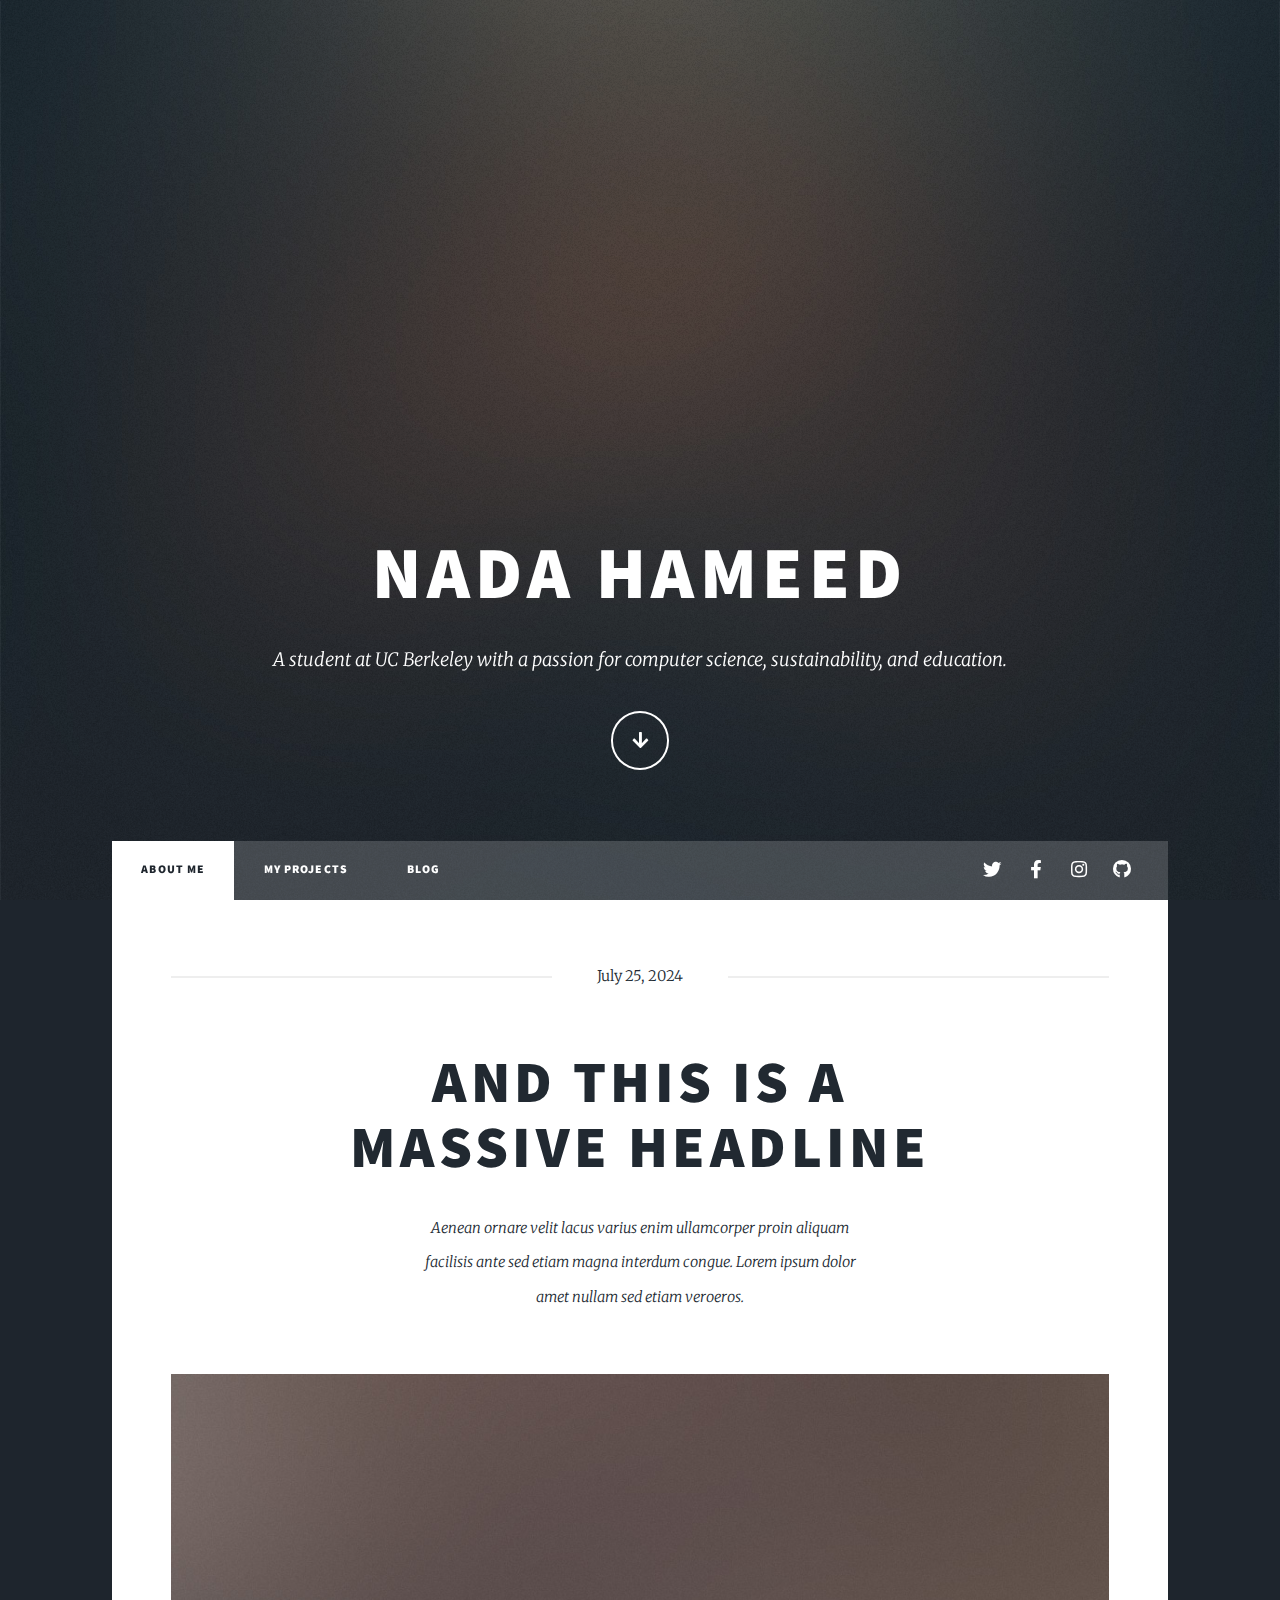
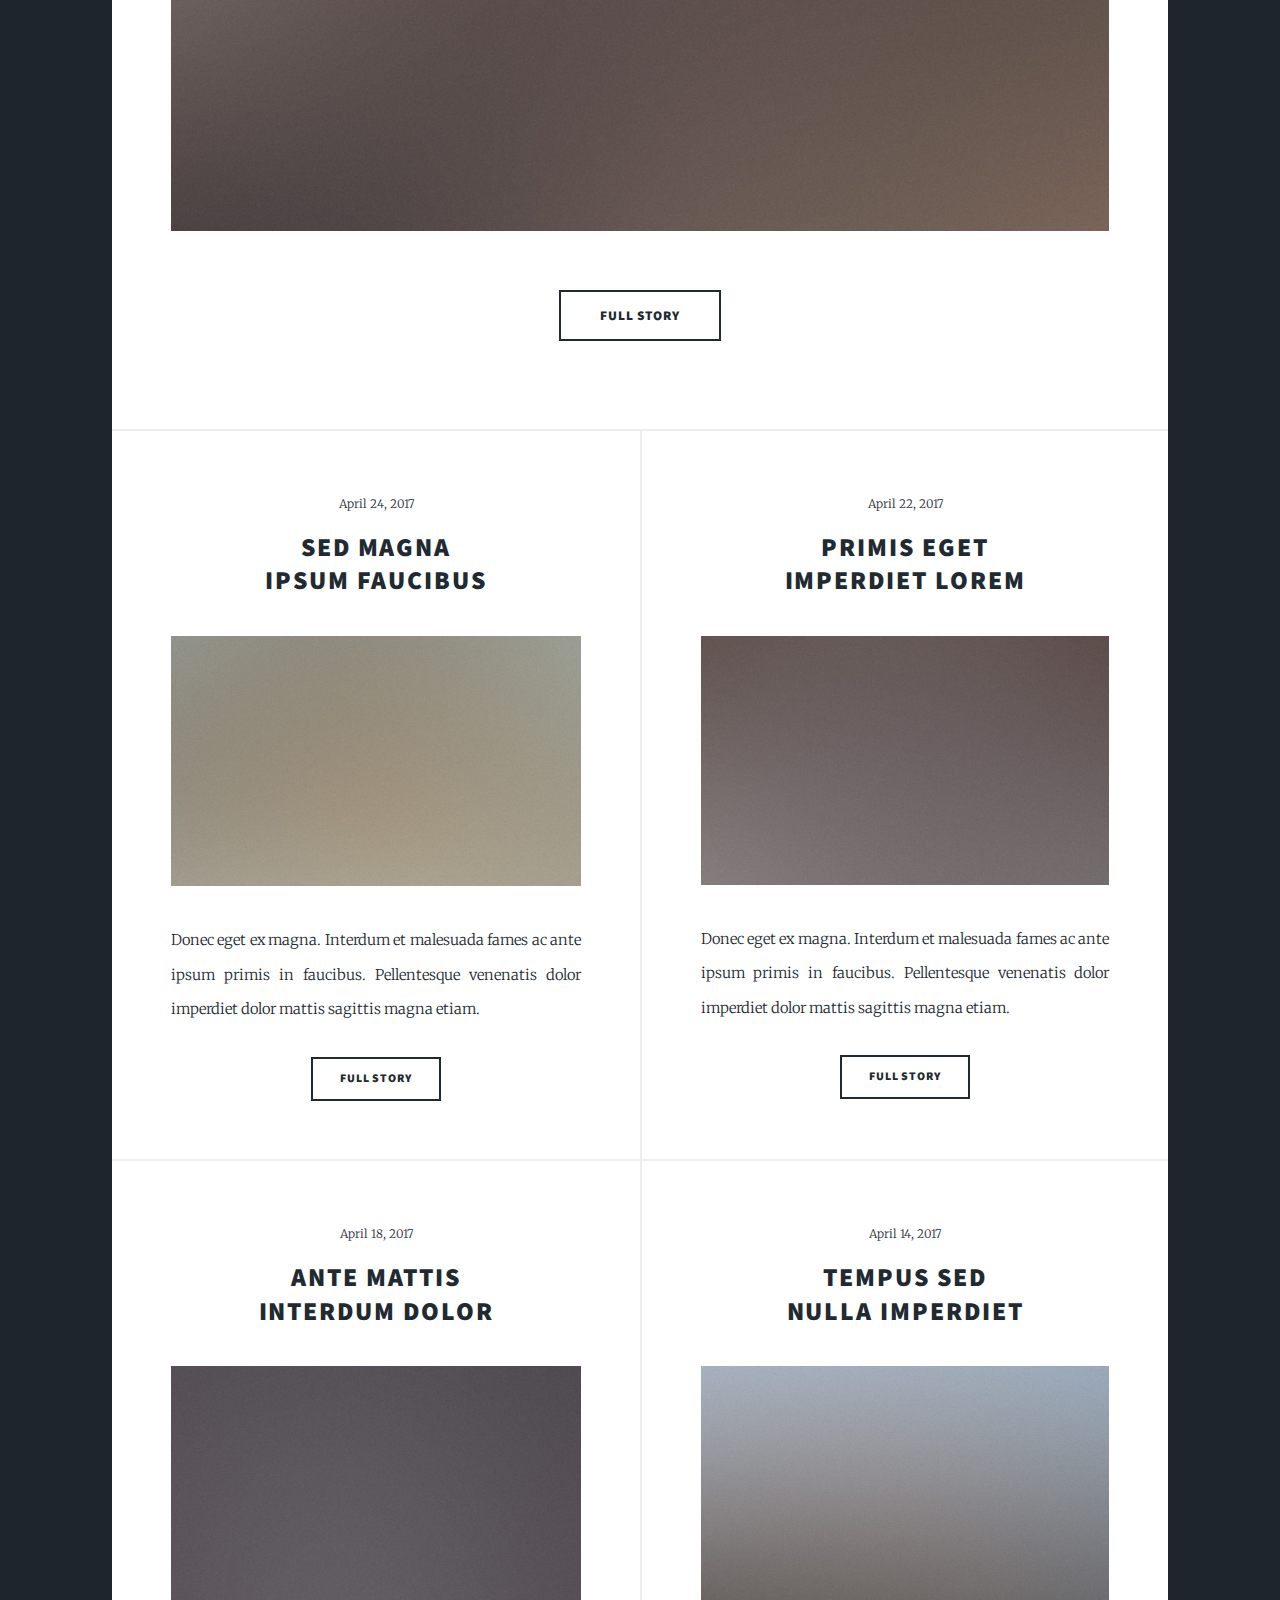
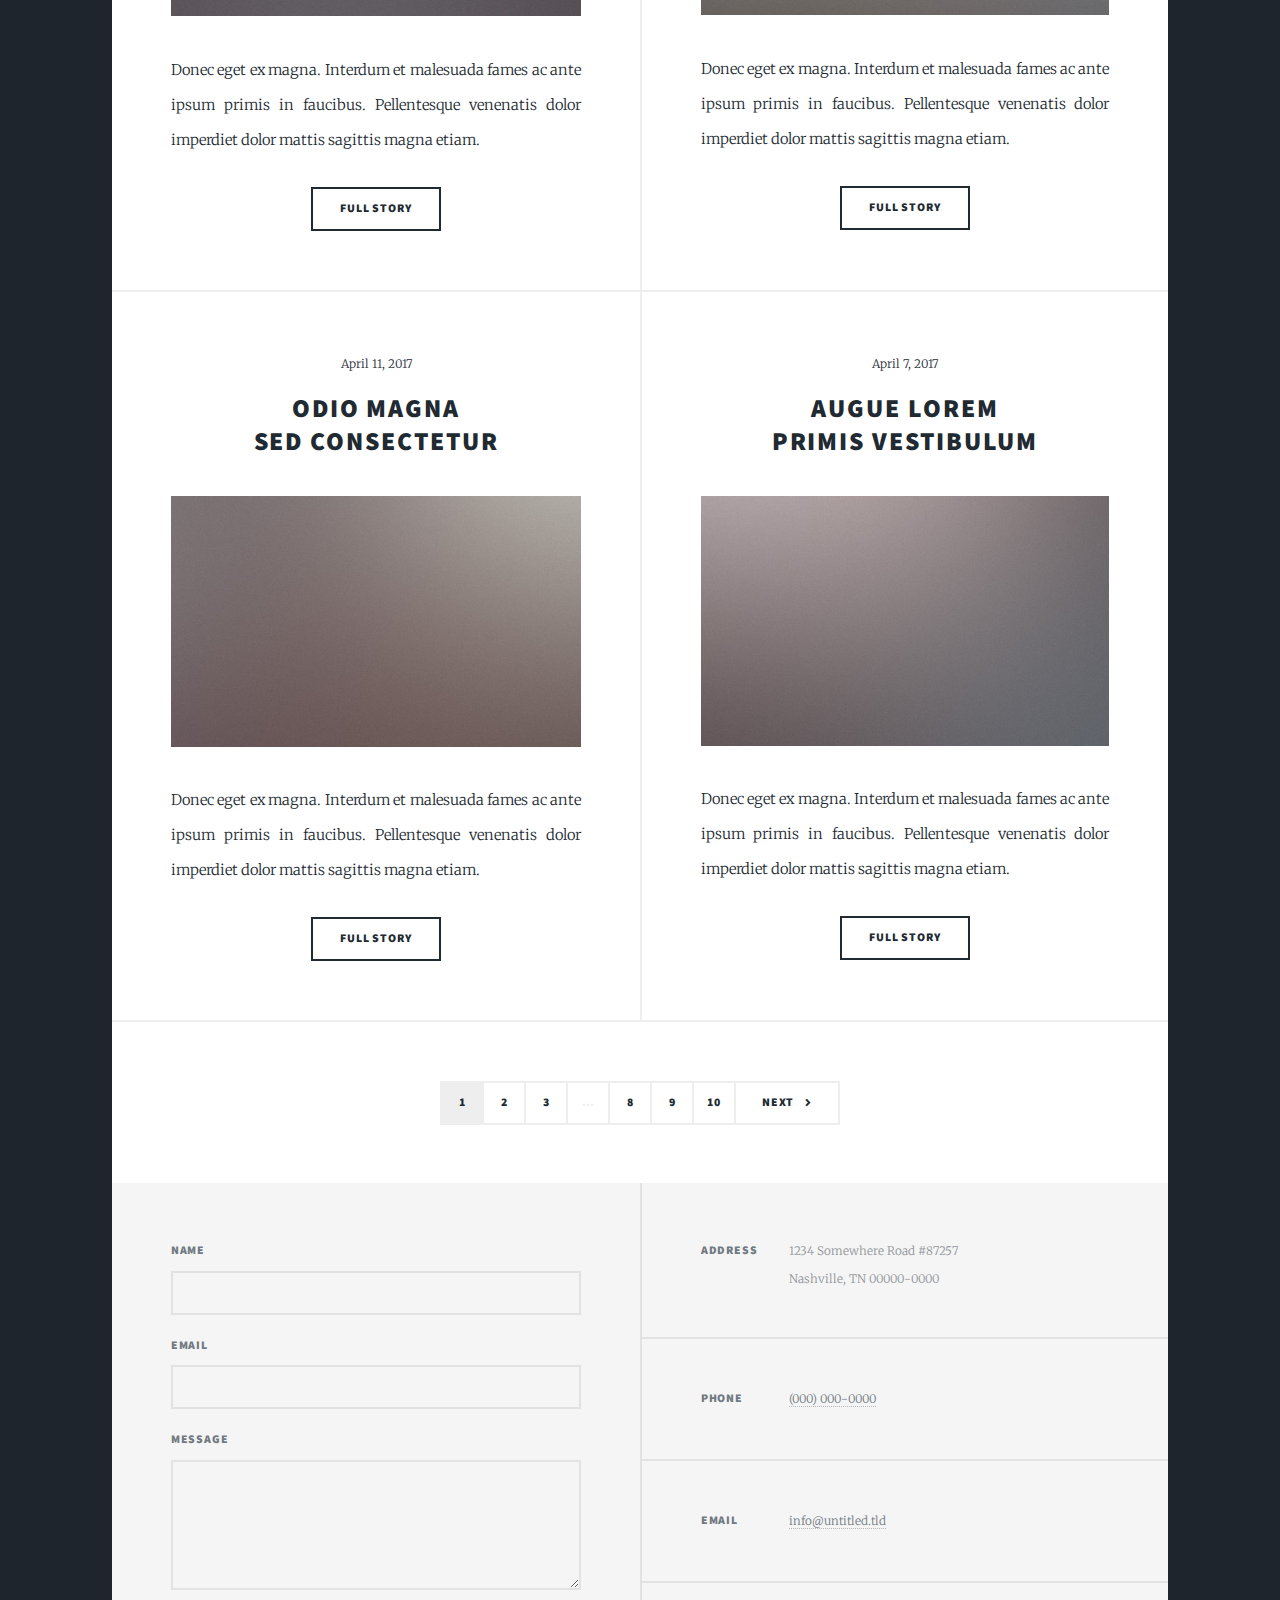
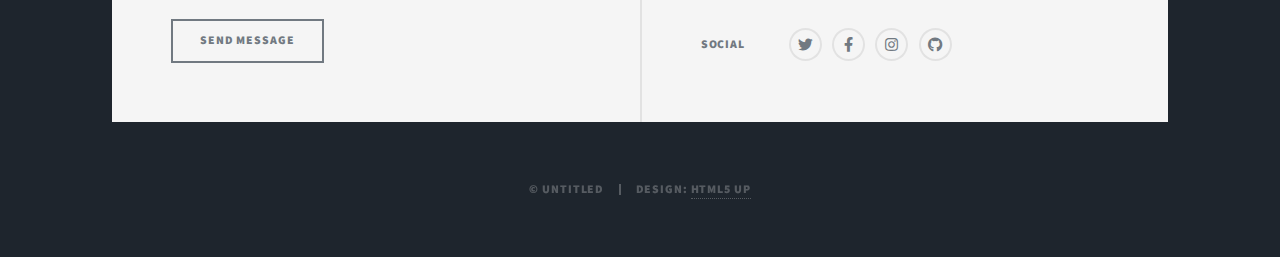
==== commit 049861fb: "test" ====
--- a/index.html
+++ b/index.html
@@ -6,6 +6,17 @@
 -->
 <html>
 	<head>
+		
+		<!-- Google tag (gtag.js) -->
+		<script async src="https://www.googletagmanager.com/gtag/js?id=G-90VY6SLNVR"></script>
+		<script>
+  			window.dataLayer = window.dataLayer || [];
+  			function gtag(){dataLayer.push(arguments);}
+  			gtag('js', new Date());
+
+  			gtag('config', 'G-90VY6SLNVR');
+		</script>
+
 		<title>Nada Hameed</title>
 		<meta charset="utf-8" />
 		<meta name="viewport" content="width=device-width, initial-scale=1, user-scalable=no" />
@@ -20,7 +31,7 @@
 				<!-- Intro -->
 					<div id="intro">
 						<h1>Nada Hameed</h1>
-						<p>Student at UC Berkeley with a passion for computer science, sustainability, and education.</p>
+						<p>A student at UC Berkeley with a passion for computer science, sustainability, and education.</p>
 						<ul class="actions">
 							<li><a href="#header" class="button icon solid solo fa-arrow-down scrolly">Continue</a></li>
 						</ul>
@@ -48,7 +59,7 @@
 						<!-- Featured Post -->
 							<article class="post featured">
 								<header class="major">
-									<span class="date">April 25, 2017</span>
+									<span class="date">July 25, 2024</span>
 									<h2><a href="#">And this is a<br />
 									massive headline</a></h2>
 									<p>Aenean ornare velit lacus varius enim ullamcorper proin aliquam<br />
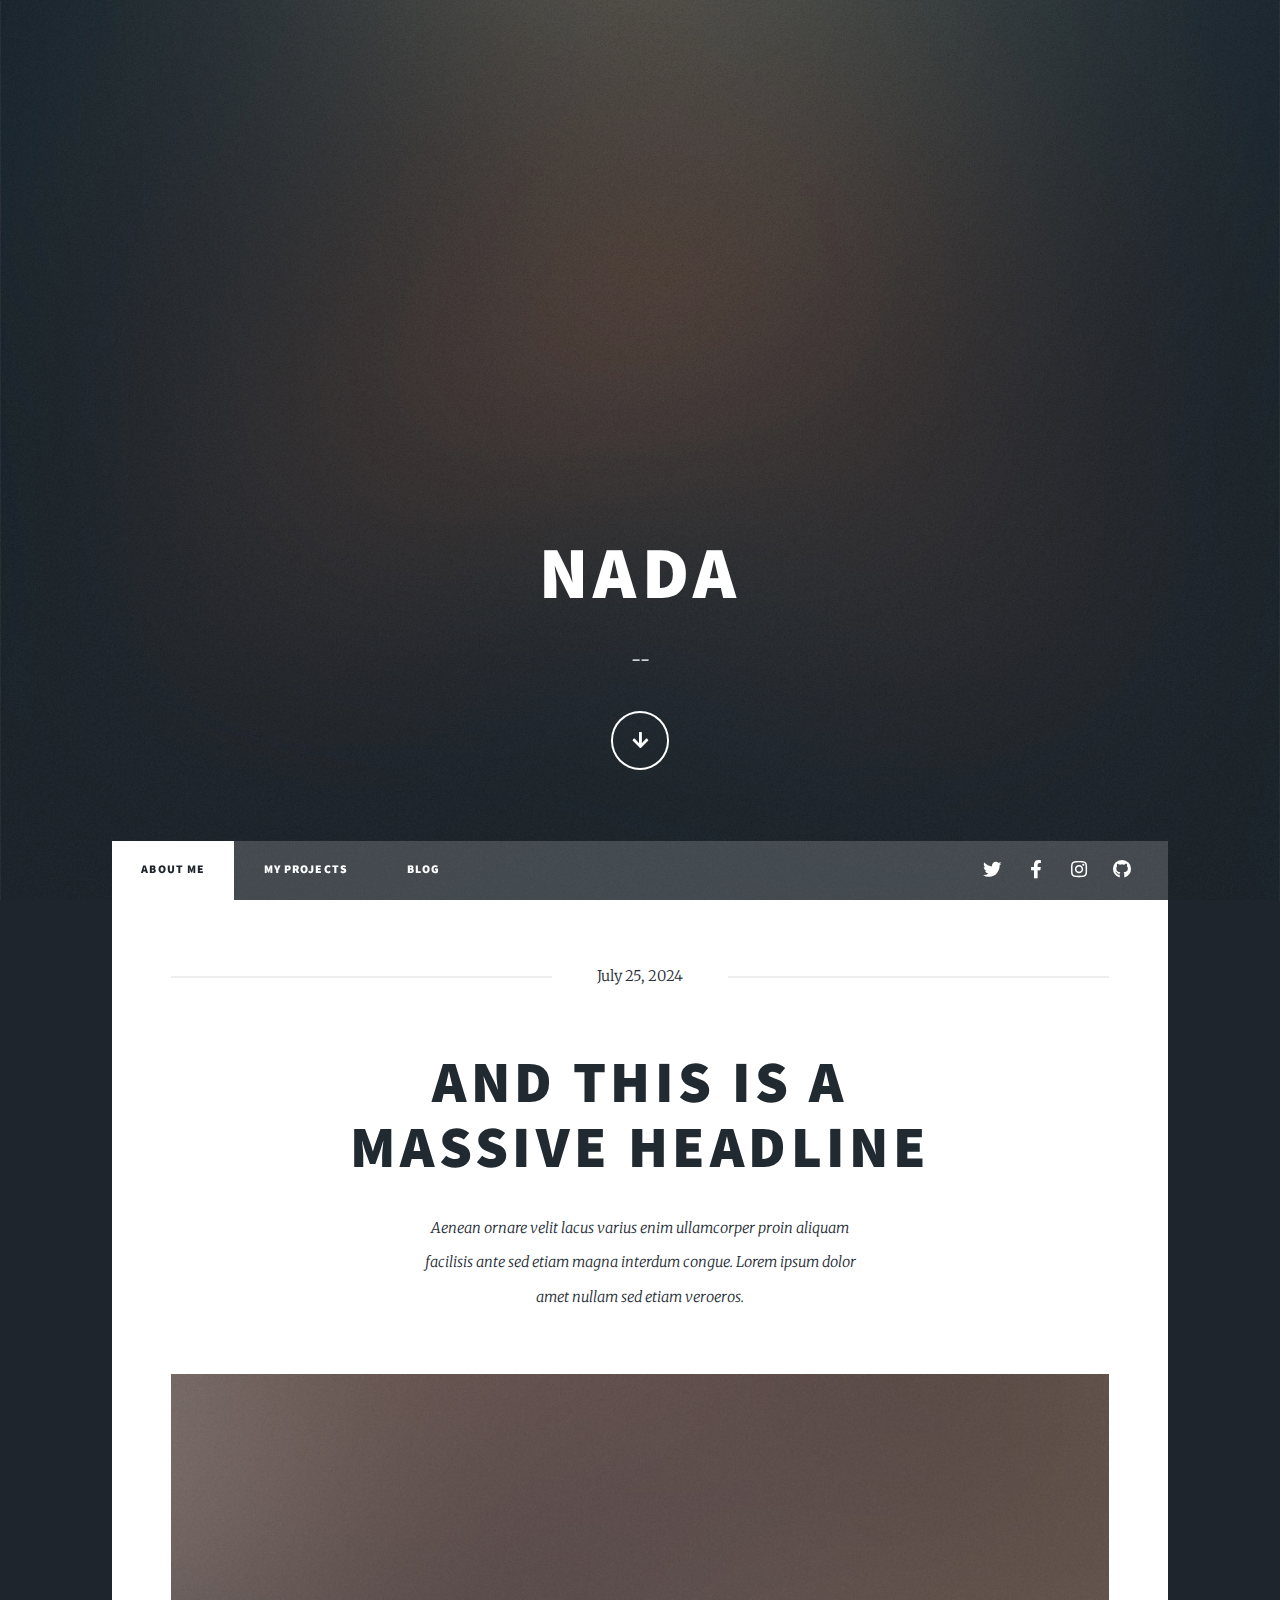
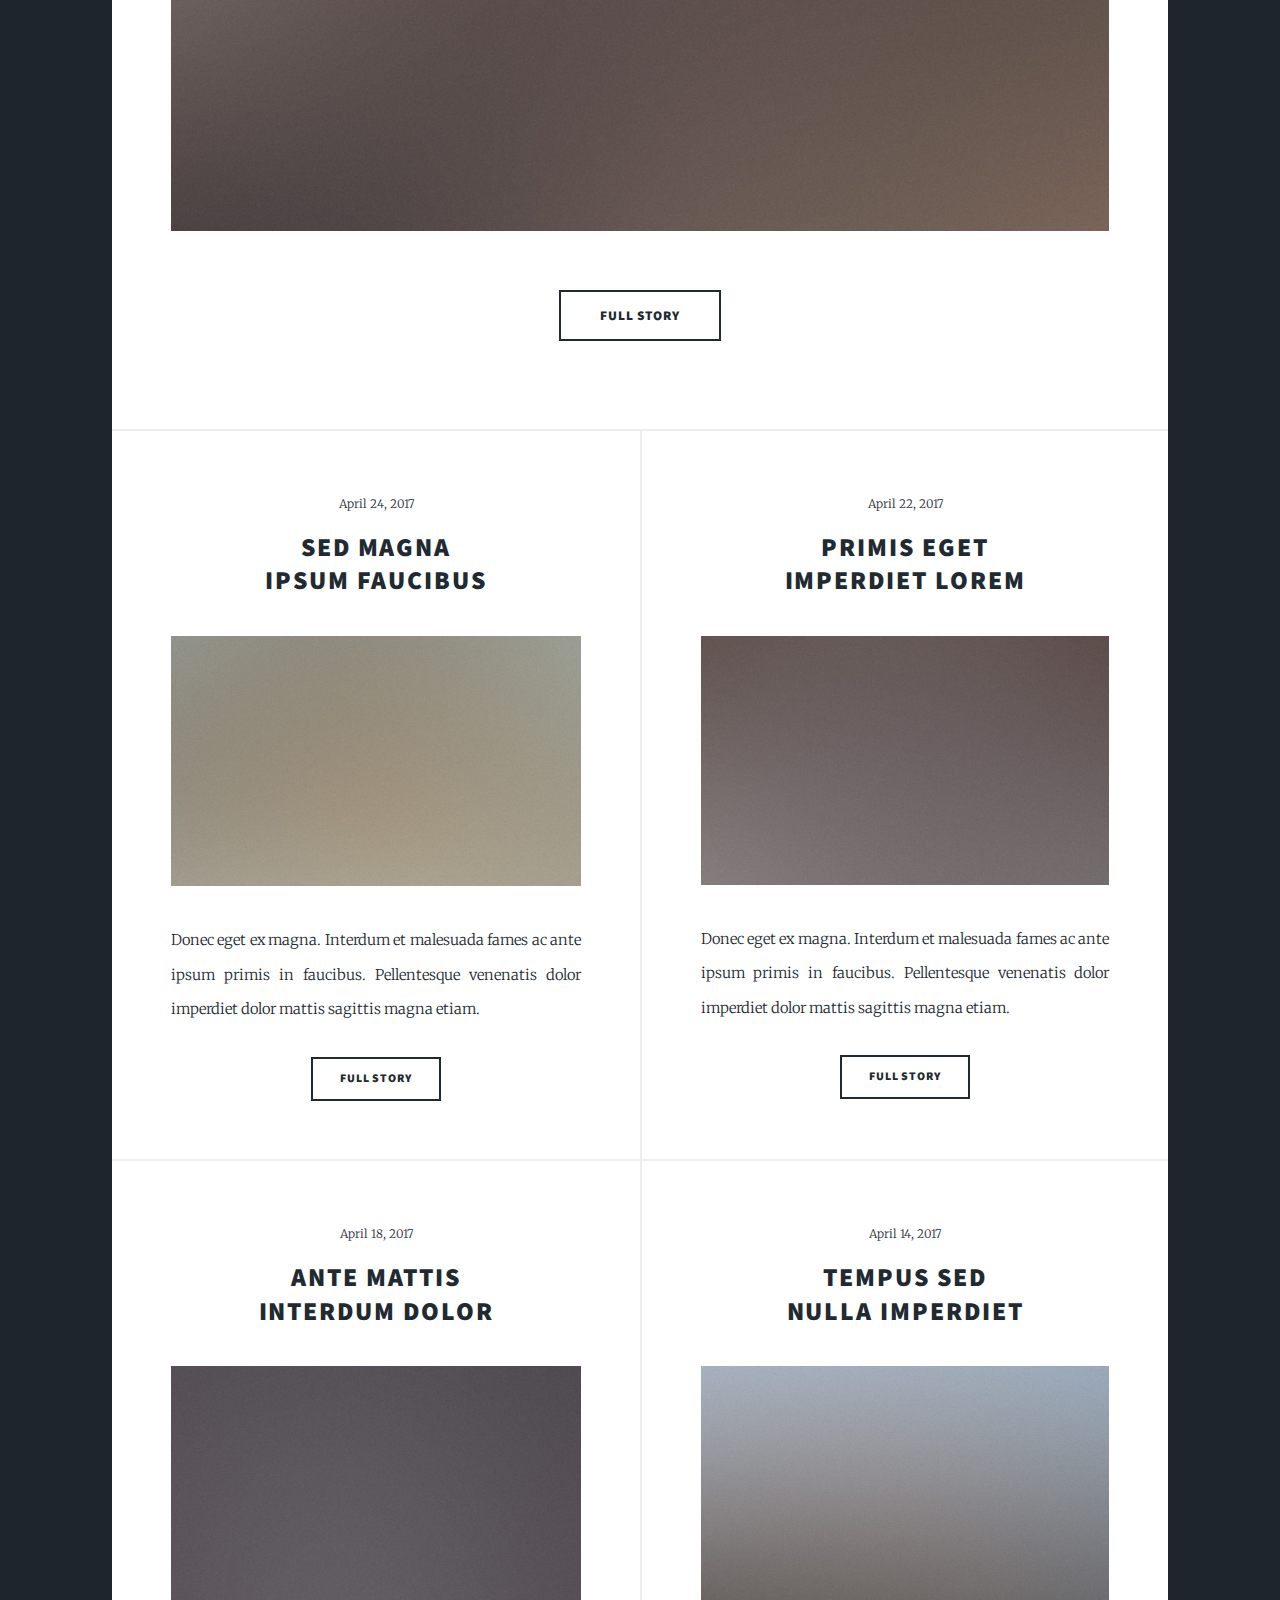
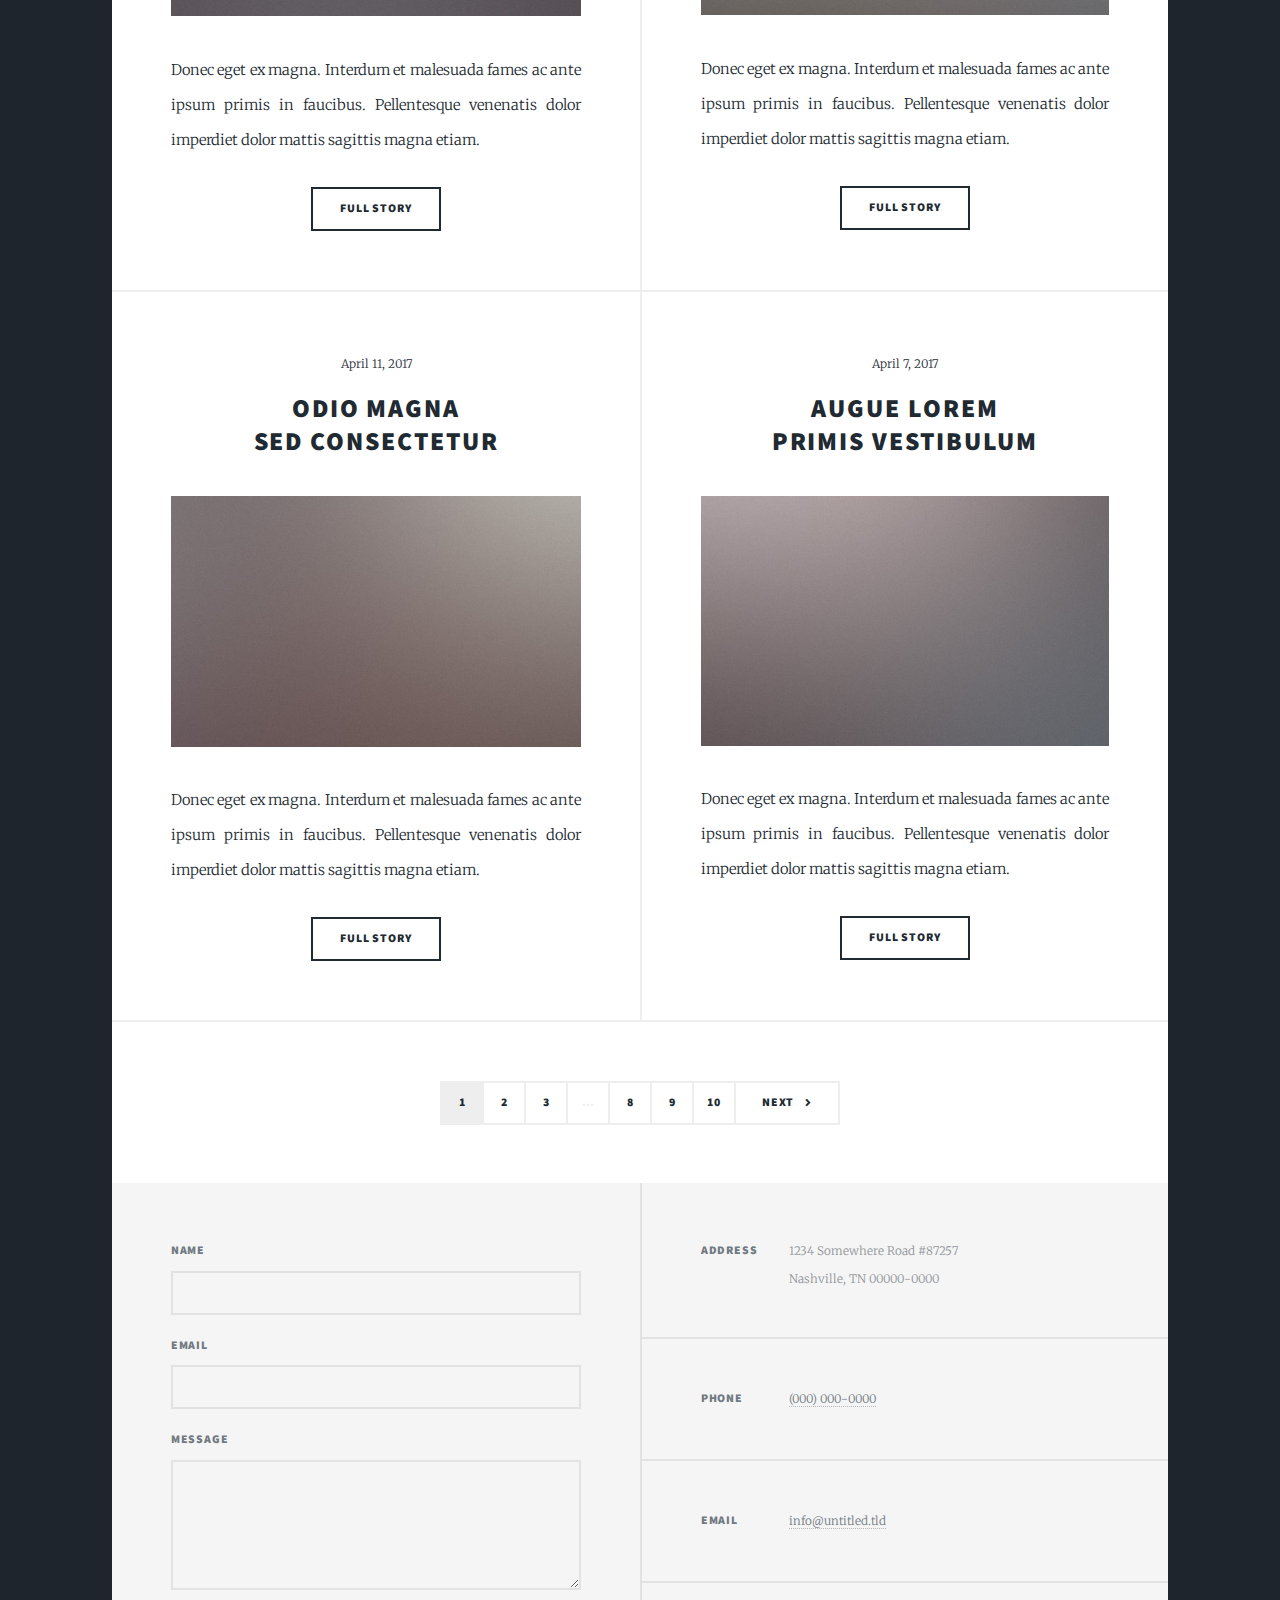
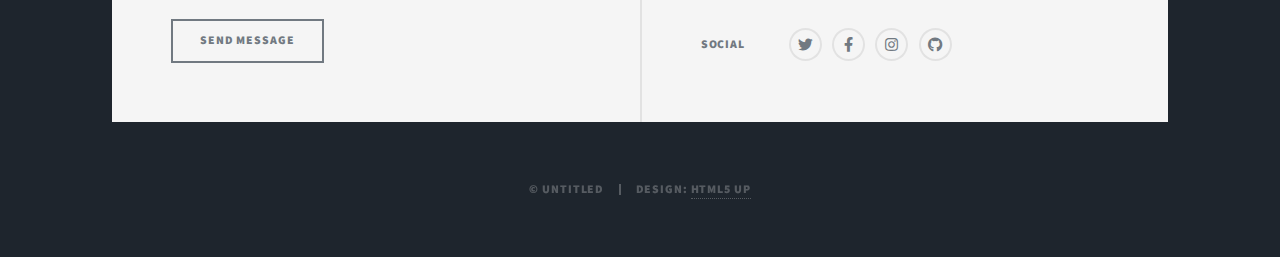
==== commit 0fe6ec64: "some text edits" ====
--- a/index.html
+++ b/index.html
@@ -17,7 +17,7 @@
   			gtag('config', 'G-90VY6SLNVR');
 		</script>
 
-		<title>Nada Hameed</title>
+		<title>Nada</title>
 		<meta charset="utf-8" />
 		<meta name="viewport" content="width=device-width, initial-scale=1, user-scalable=no" />
 		<link rel="stylesheet" href="assets/css/main.css" />
@@ -30,8 +30,8 @@
 
 				<!-- Intro -->
 					<div id="intro">
-						<h1>Nada Hameed</h1>
-						<p>A student at UC Berkeley with a passion for computer science, sustainability, and education.</p>
+						<h1>Nada</h1>
+						<p>--</p>
 						<ul class="actions">
 							<li><a href="#header" class="button icon solid solo fa-arrow-down scrolly">Continue</a></li>
 						</ul>
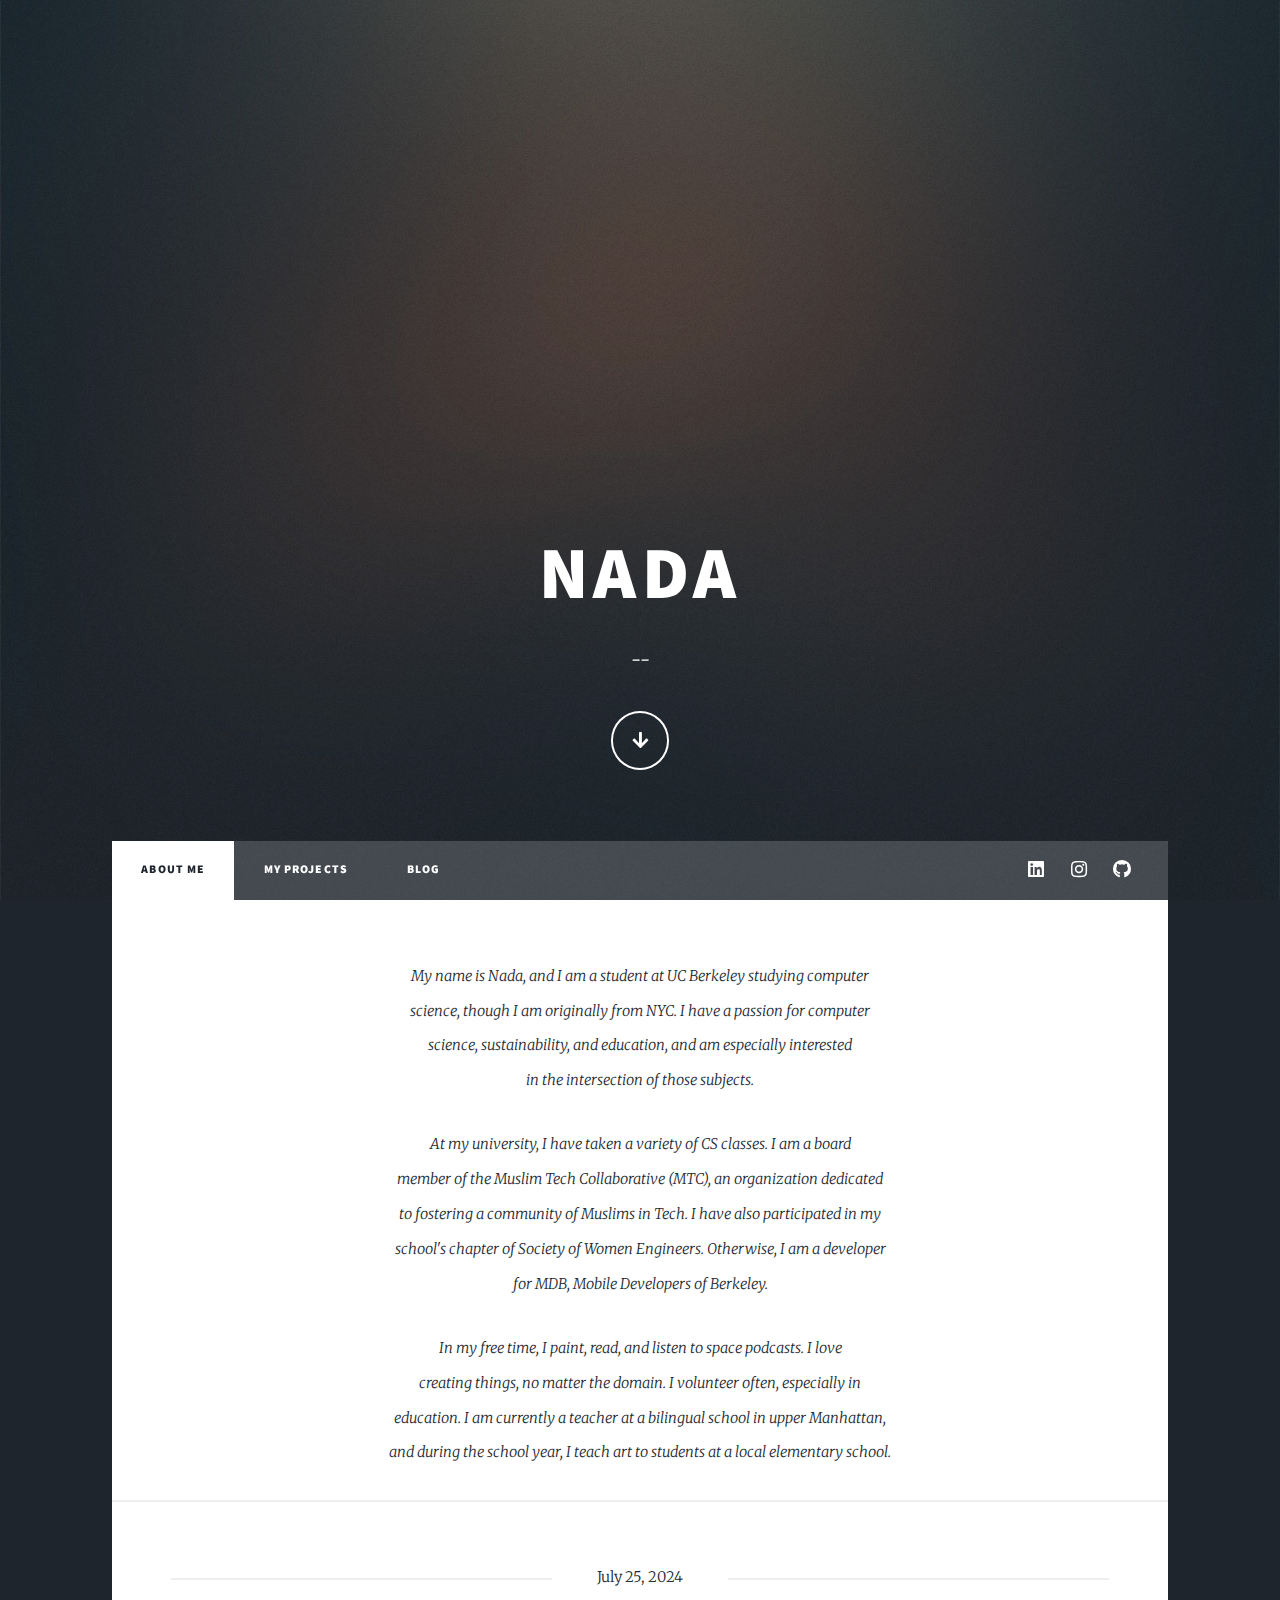
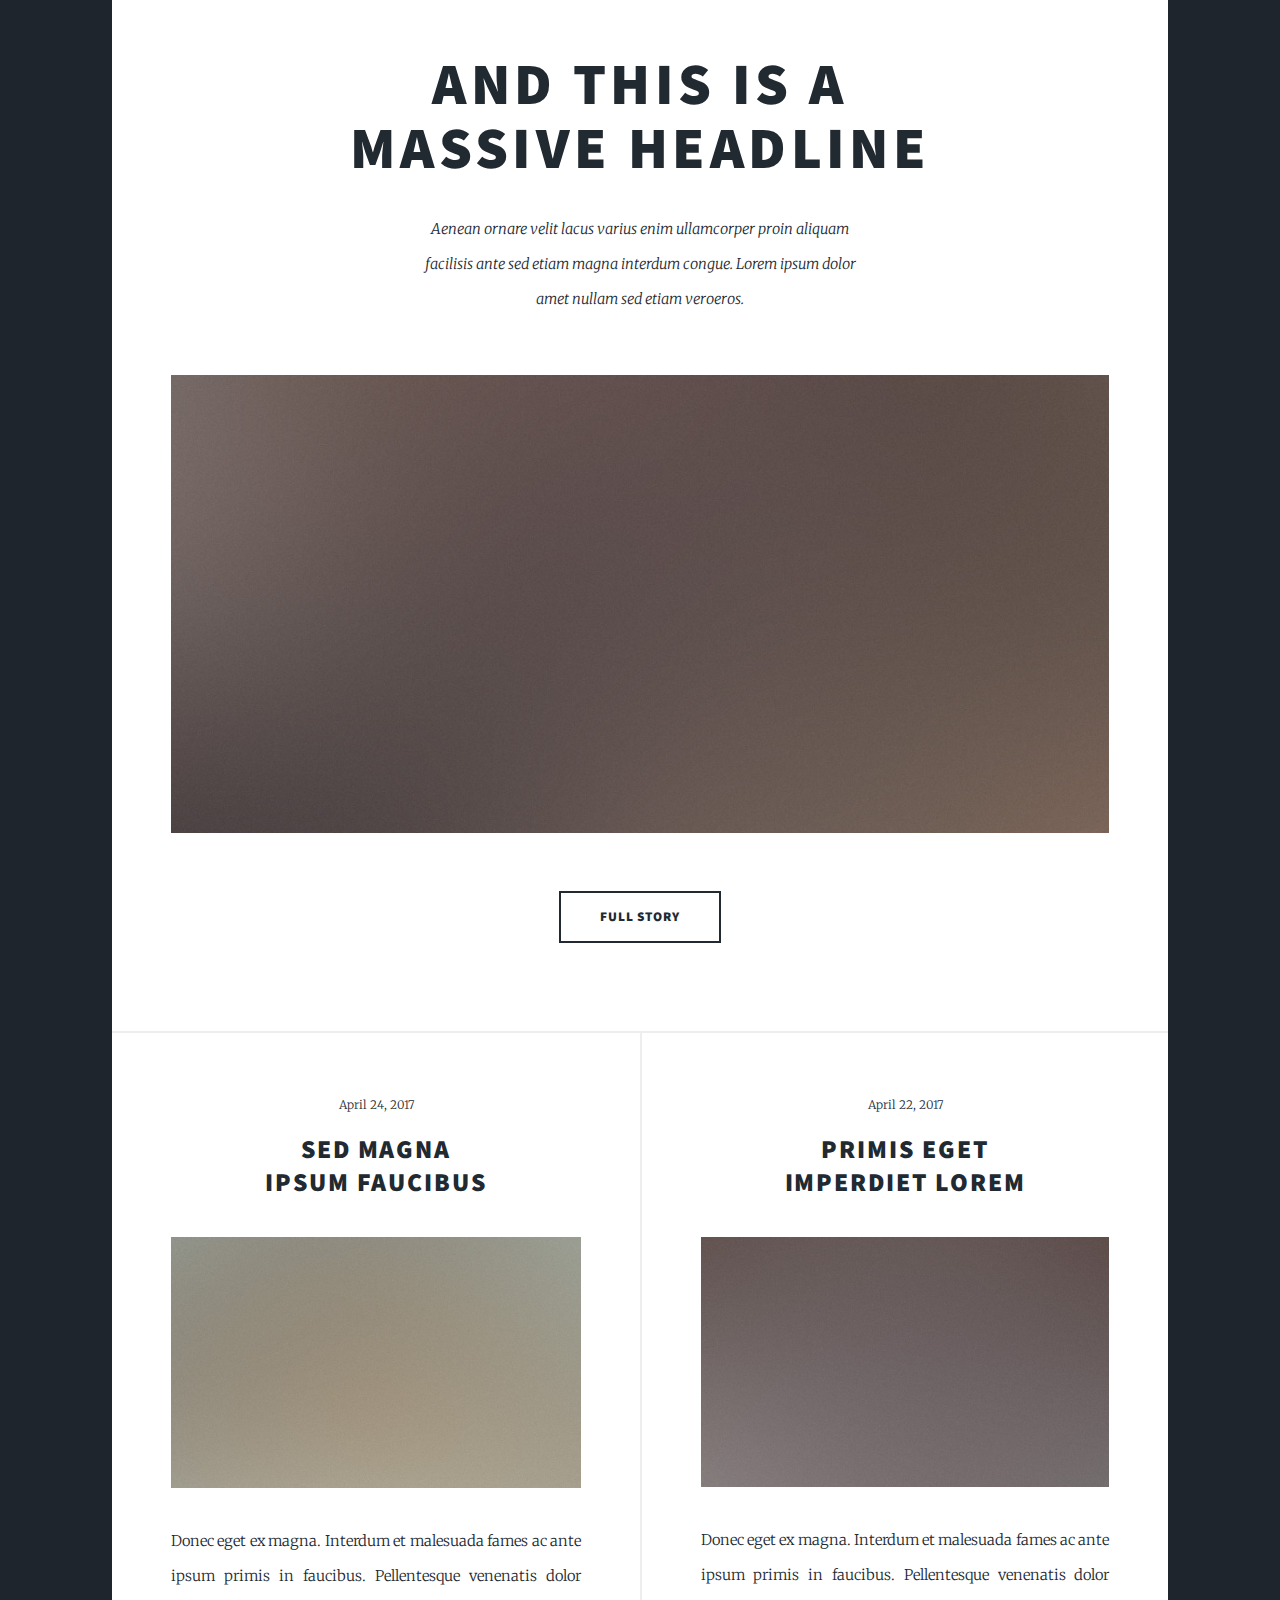
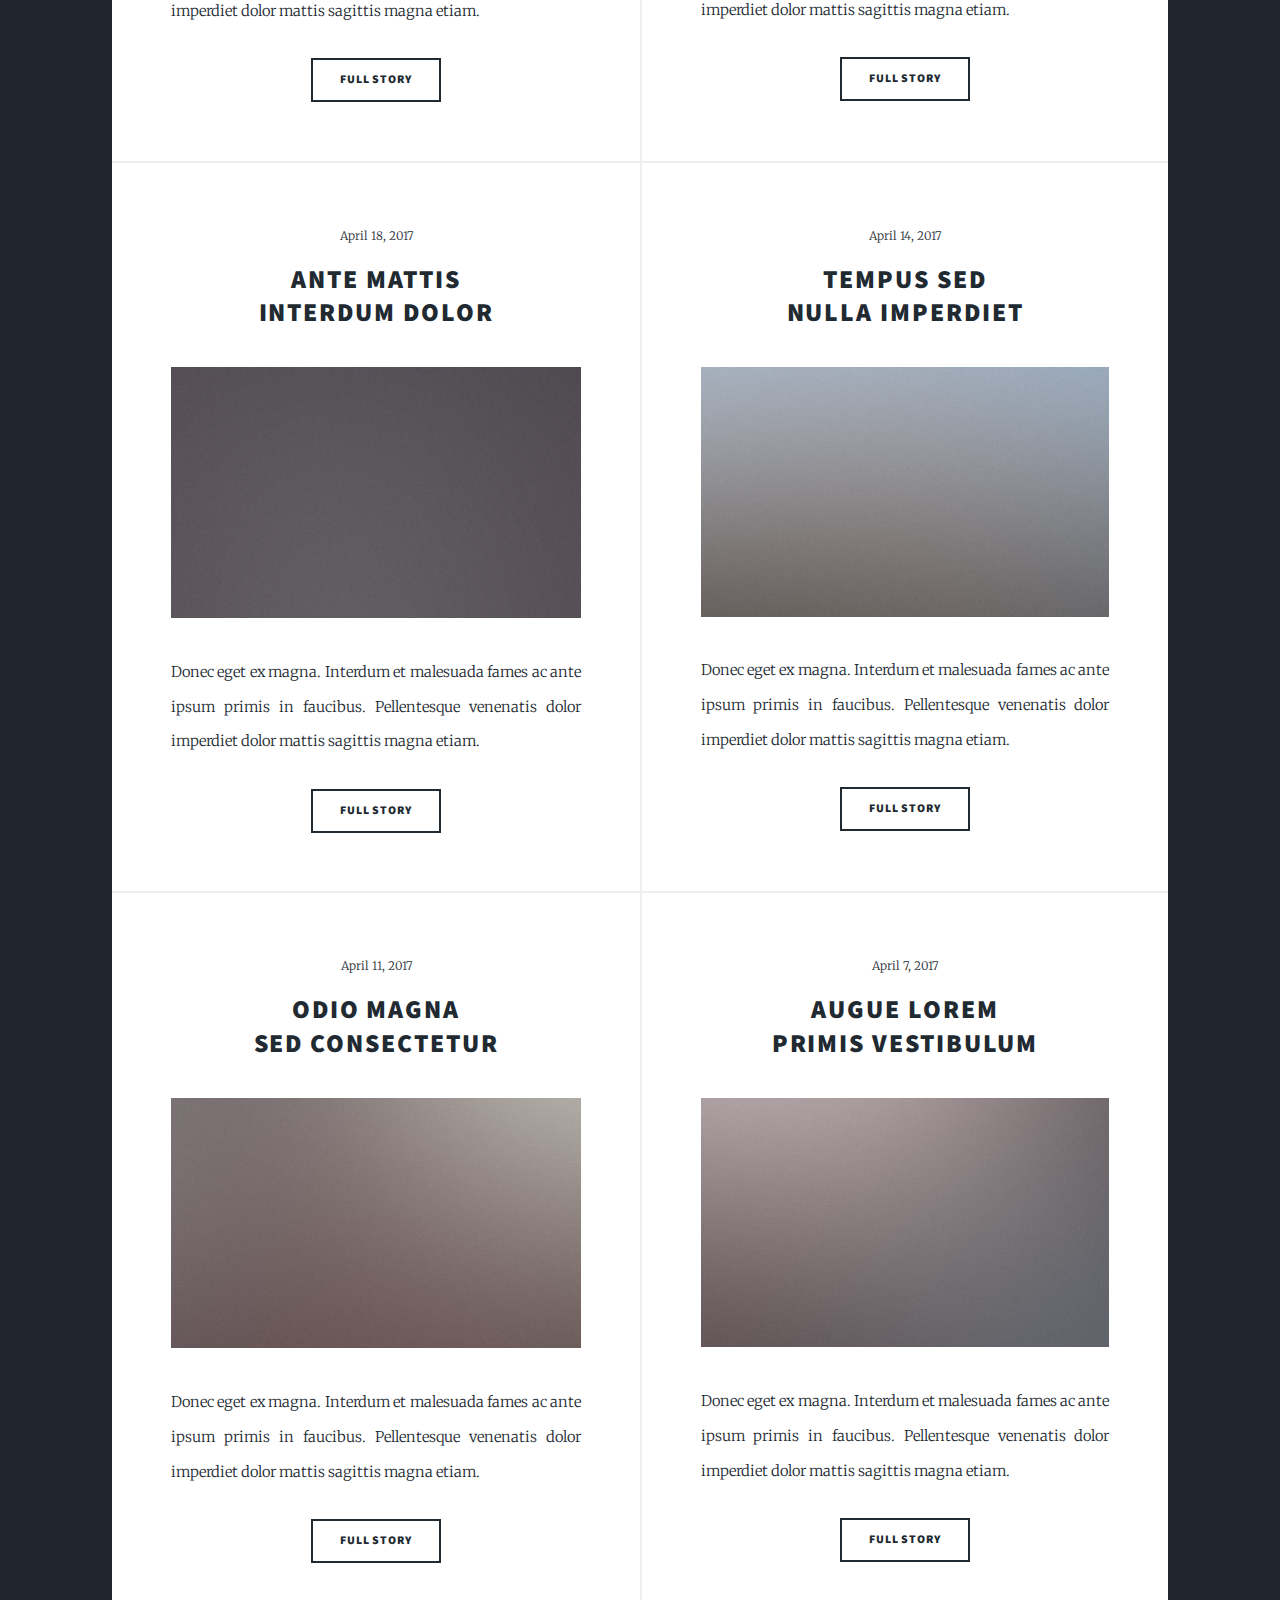
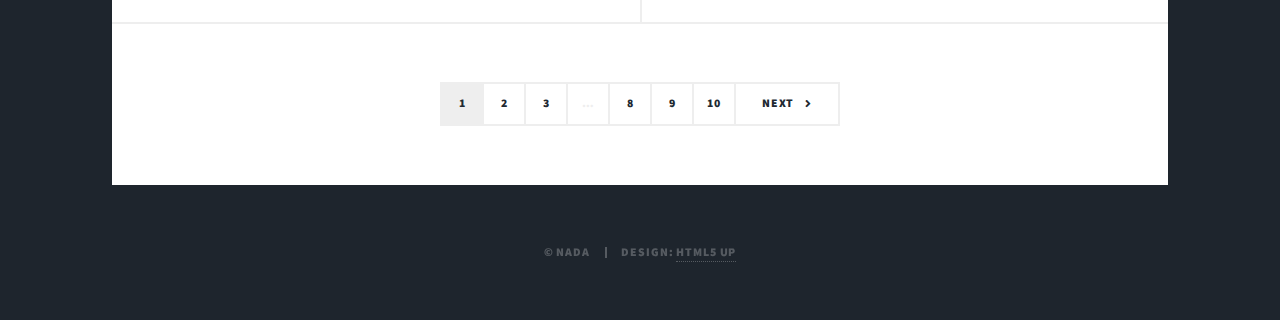
==== commit 0f42b813: "summary" ====
--- a/index.html
+++ b/index.html
@@ -46,15 +46,34 @@
 							<li><a href="elements.html">Blog</a></li>
 						</ul>
 						<ul class="icons">
-							<li><a href="#" class="icon brands fa-twitter"><span class="label">Twitter</span></a></li>
-							<li><a href="#" class="icon brands fa-facebook-f"><span class="label">Facebook</span></a></li>
-							<li><a href="#" class="icon brands fa-instagram"><span class="label">Instagram</span></a></li>
-							<li><a href="#" class="icon brands fa-github"><span class="label">GitHub</span></a></li>
+							<li><a href="https://www.linkedin.com/in/nada-hameed-0a741a242" class="icon brands fa-linkedin"><span class="label">LinkedIn</span></a></li>
+							<li><a href="https://www.instagram.com/nada.aech/" class="icon brands fa-instagram"><span class="label">Instagram</span></a></li>
+							<li><a href="https://github.com/nadahameed" class="icon brands fa-github"><span class="label">GitHub</span></a></li>
 						</ul>
 					</nav>
 
 				<!-- Main -->
 					<div id="main">
+
+						<!-- ABOUT ME -->
+							<header class="major">
+
+								<p>My name is Nada, and I am a student at UC Berkeley studying computer<br />
+									science, though I am originally from NYC. I have a passion for computer<br />
+									science, sustainability, and education, and am especially interested<br />
+									in the intersection of those subjects.</p>
+
+								<p>At my university, I have taken a variety of CS classes. I am a board<br />
+								member of the Muslim Tech Collaborative (MTC), an organization dedicated<br />
+								to fostering a community of Muslims in Tech. I have also participated in my<br />
+								school's chapter of Society of Women Engineers. Otherwise, I am a developer<br />
+								for MDB, Mobile Developers of Berkeley.</p>
+
+								<p>In my free time, I paint, read, and listen to space podcasts. I love<br />
+								creating things, no matter the domain. I volunteer often, especially in<br />
+								education. I am currently a teacher at a bilingual school in upper Manhattan,<br />
+								and during the school year, I teach art to students at a local elementary school.</p>
+							</header>
 
 						<!-- Featured Post -->
 							<article class="post featured">
@@ -165,58 +184,9 @@
 
 					</div>
 
-				<!-- Footer -->
-					<footer id="footer">
-						<section>
-							<form method="post" action="#">
-								<div class="fields">
-									<div class="field">
-										<label for="name">Name</label>
-										<input type="text" name="name" id="name" />
-									</div>
-									<div class="field">
-										<label for="email">Email</label>
-										<input type="text" name="email" id="email" />
-									</div>
-									<div class="field">
-										<label for="message">Message</label>
-										<textarea name="message" id="message" rows="3"></textarea>
-									</div>
-								</div>
-								<ul class="actions">
-									<li><input type="submit" value="Send Message" /></li>
-								</ul>
-							</form>
-						</section>
-						<section class="split contact">
-							<section class="alt">
-								<h3>Address</h3>
-								<p>1234 Somewhere Road #87257<br />
-								Nashville, TN 00000-0000</p>
-							</section>
-							<section>
-								<h3>Phone</h3>
-								<p><a href="#">(000) 000-0000</a></p>
-							</section>
-							<section>
-								<h3>Email</h3>
-								<p><a href="#">info@untitled.tld</a></p>
-							</section>
-							<section>
-								<h3>Social</h3>
-								<ul class="icons alt">
-									<li><a href="#" class="icon brands alt fa-twitter"><span class="label">Twitter</span></a></li>
-									<li><a href="#" class="icon brands alt fa-facebook-f"><span class="label">Facebook</span></a></li>
-									<li><a href="#" class="icon brands alt fa-instagram"><span class="label">Instagram</span></a></li>
-									<li><a href="#" class="icon brands alt fa-github"><span class="label">GitHub</span></a></li>
-								</ul>
-							</section>
-						</section>
-					</footer>
-
 				<!-- Copyright -->
 					<div id="copyright">
-						<ul><li>&copy; Untitled</li><li>Design: <a href="https://html5up.net">HTML5 UP</a></li></ul>
+						<ul><li>&copy; Nada</li><li>Design: <a href="https://html5up.net">HTML5 UP</a></li></ul>
 					</div>
 
 			</div>
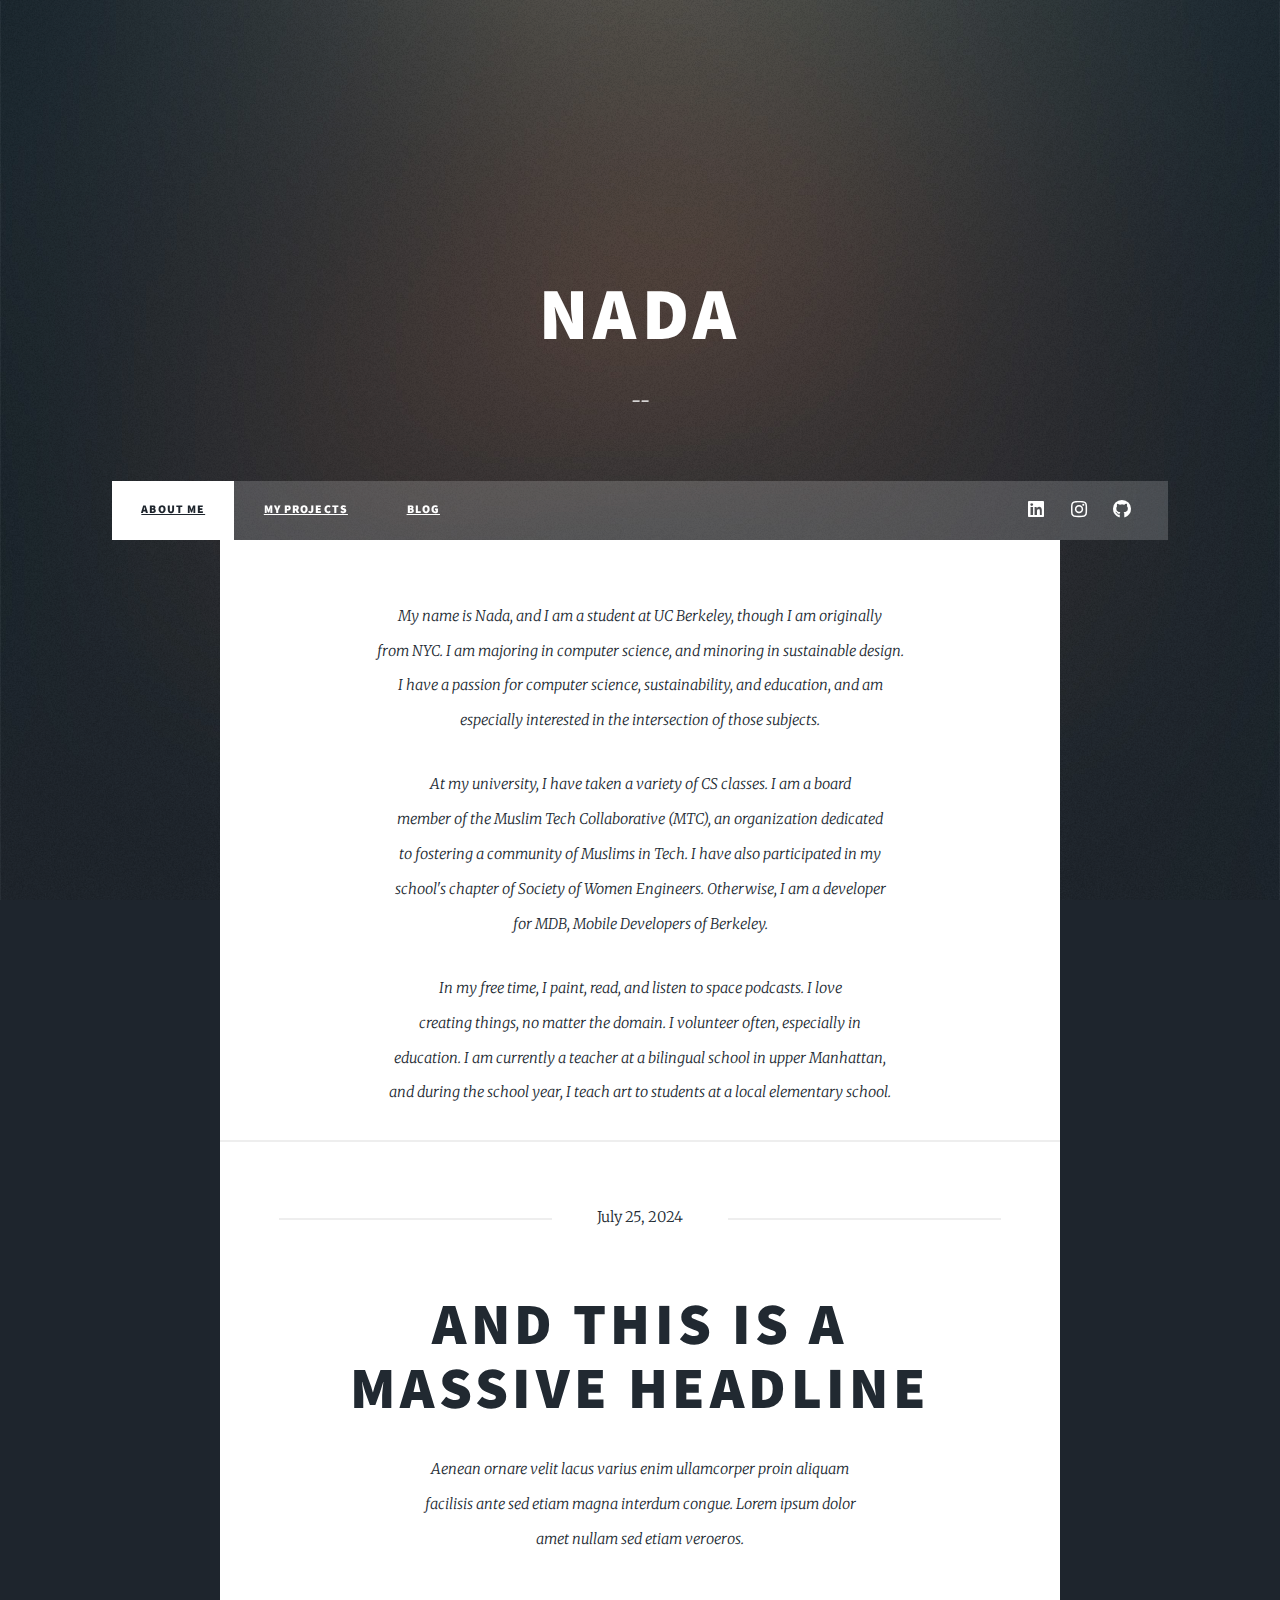
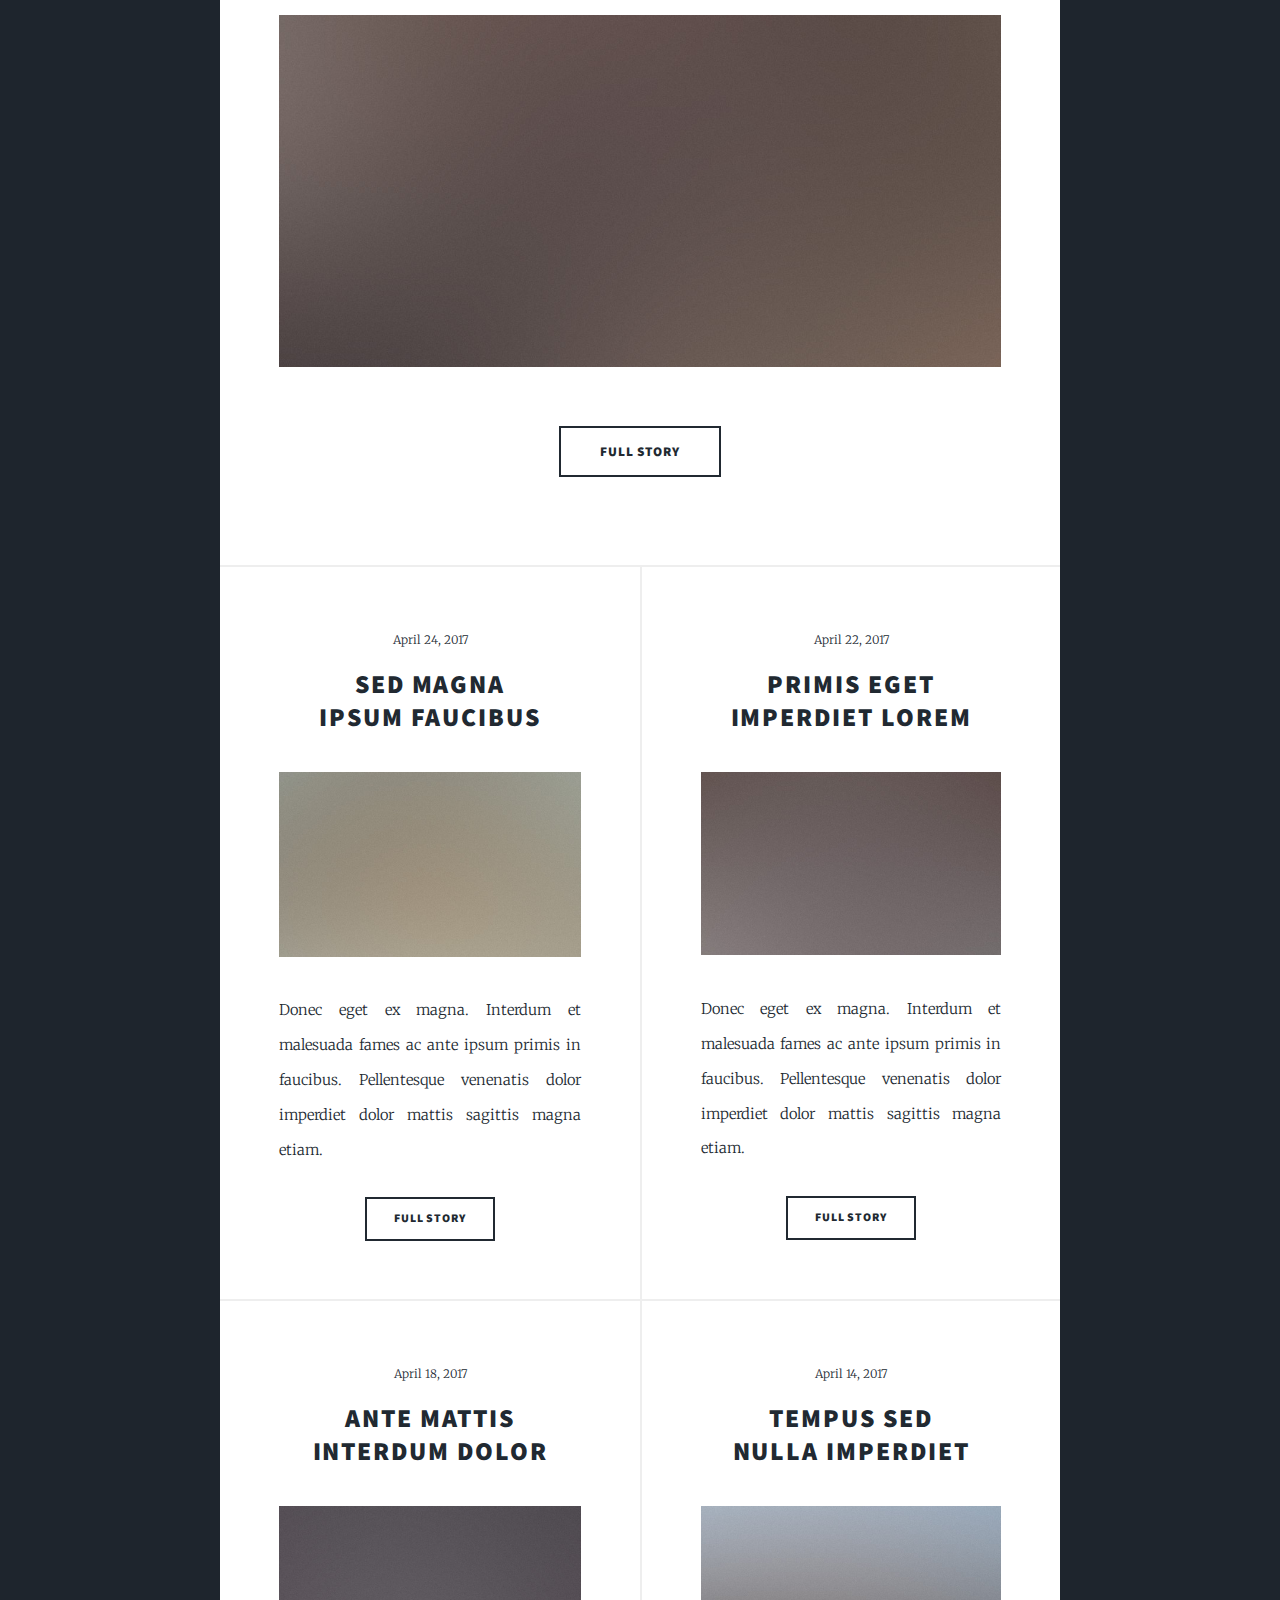
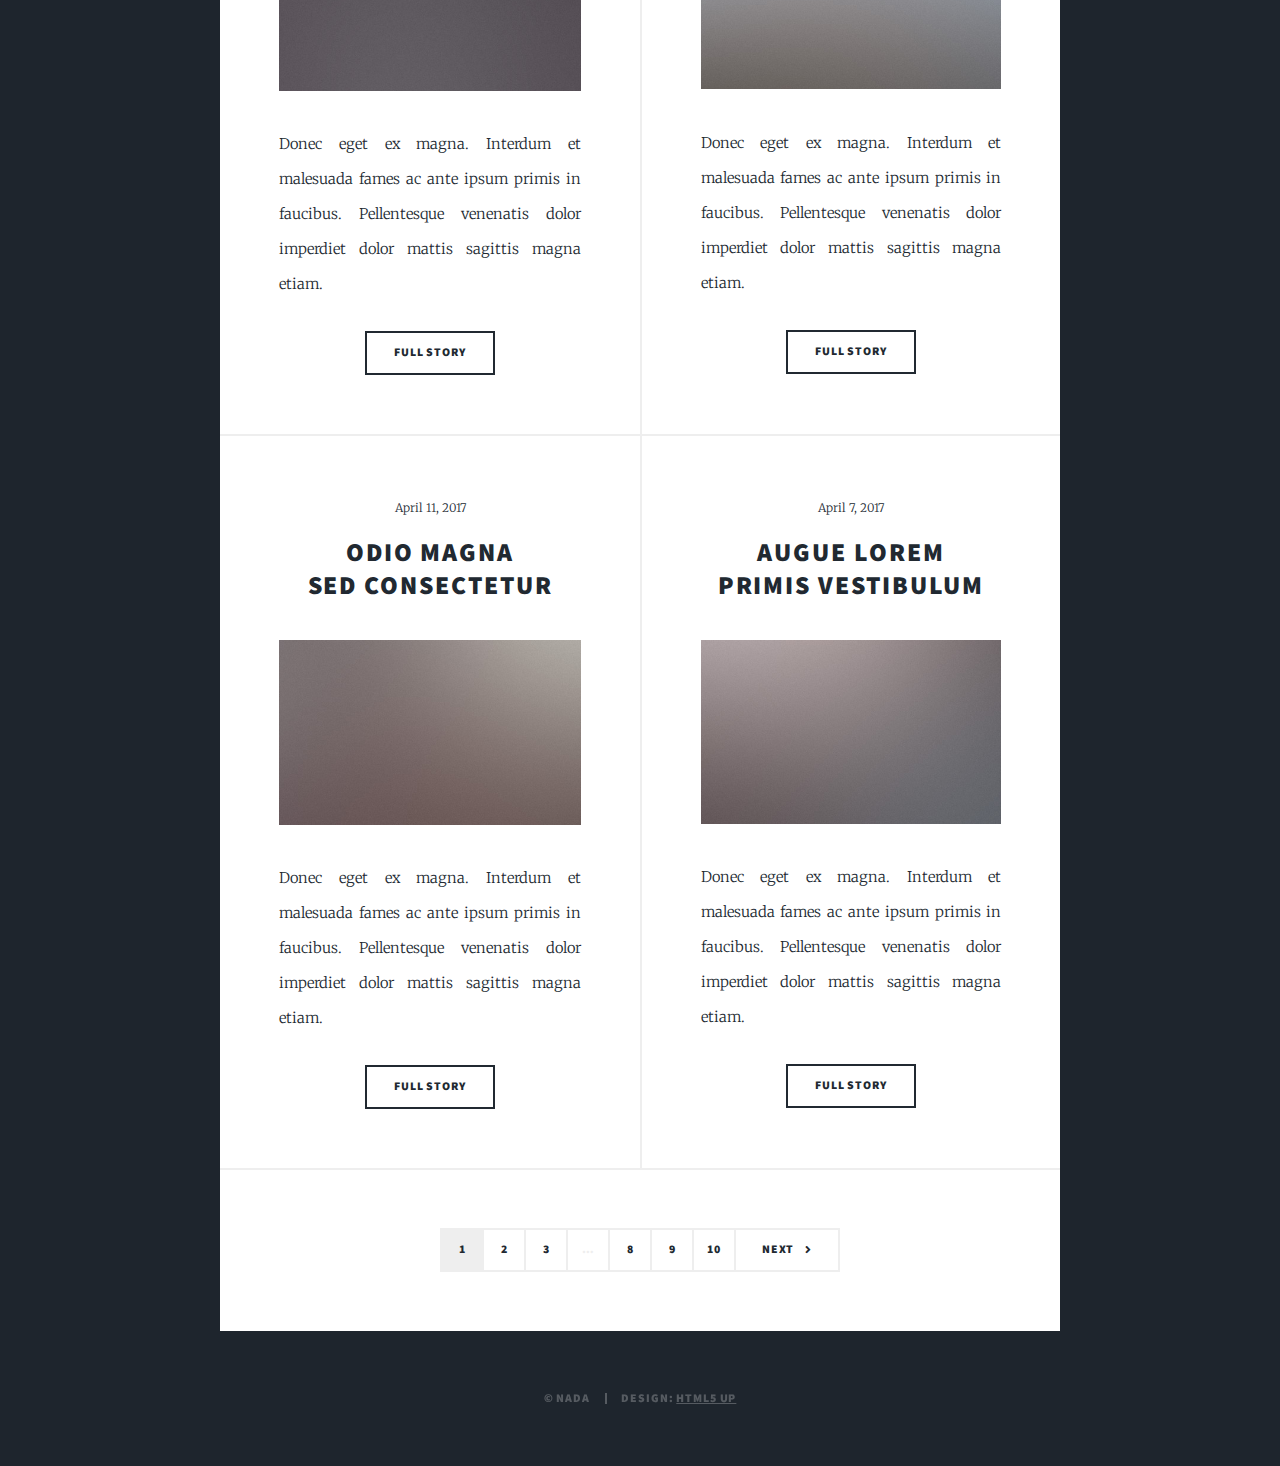
==== commit ff329934: "edits" ====
--- a/index.html
+++ b/index.html
@@ -32,9 +32,6 @@
 					<div id="intro">
 						<h1>Nada</h1>
 						<p>--</p>
-						<ul class="actions">
-							<li><a href="#header" class="button icon solid solo fa-arrow-down scrolly">Continue</a></li>
-						</ul>
 					</div>
 
 
@@ -58,10 +55,10 @@
 						<!-- ABOUT ME -->
 							<header class="major">
 
-								<p>My name is Nada, and I am a student at UC Berkeley studying computer<br />
-									science, though I am originally from NYC. I have a passion for computer<br />
-									science, sustainability, and education, and am especially interested<br />
-									in the intersection of those subjects.</p>
+								<p>My name is Nada, and I am a student at UC Berkeley, though I am originally<br />
+									from NYC. I am majoring in computer science, and minoring in sustainable design.<br />
+									I have a passion for computer science, sustainability, and education, and am<br />
+									especially interested in the intersection of those subjects.</p>
 
 								<p>At my university, I have taken a variety of CS classes. I am a board<br />
 								member of the Muslim Tech Collaborative (MTC), an organization dedicated<br />
--- a/assets/css/main.css
+++ b/assets/css/main.css
@@ -1,10 +1,10 @@
 @import url(fontawesome-all.min.css);
 @import url("https://fonts.googleapis.com/css?family=Merriweather:300,700,300italic,700italic|Source+Sans+Pro:900");
 
-/*
-	Massively by HTML5 UP
-	html5up.net | @ajlkn
-	Free for personal and commercial use under the CCA 3.0 license (html5up.net/license)
+/*
+	Massively by HTML5 UP
+	html5up.net | @ajlkn
+	Free for personal and commercial use under the CCA 3.0 license (html5up.net/license)
 */
 
 html, body, div, span, applet, object,
@@ -102,16 +102,7 @@
 		background-color: #1e252d;
 	}
 
-		body.is-preload *, body.is-preload *:before, body.is-preload *:after {
-			-moz-animation: none !important;
-			-webkit-animation: none !important;
-			-ms-animation: none !important;
-			animation: none !important;
-			-moz-transition: none !important;
-			-webkit-transition: none !important;
-			-ms-transition: none !important;
-			transition: none !important;
-		}
+		
 
 /* Type */
 
@@ -143,7 +134,7 @@
 
 		}
 
-	body {
+	body { /*body text color*/
 		color: #212931;
 	}
 
@@ -154,18 +145,7 @@
 		line-height: 2.375;
 	}
 
-	a {
-		-moz-transition: color 0.2s ease-in-out, background-color 0.2s ease-in-out, border-color 0.2s ease-in-out, box-shadow 0.2s ease-in-out;
-		-webkit-transition: color 0.2s ease-in-out, background-color 0.2s ease-in-out, border-color 0.2s ease-in-out, box-shadow 0.2s ease-in-out;
-		-ms-transition: color 0.2s ease-in-out, background-color 0.2s ease-in-out, border-color 0.2s ease-in-out, box-shadow 0.2s ease-in-out;
-		transition: color 0.2s ease-in-out, background-color 0.2s ease-in-out, border-color 0.2s ease-in-out, box-shadow 0.2s ease-in-out;
-		border-bottom: dotted 1px;
-		text-decoration: none;
-	}
-
-		a:hover {
-			border-bottom-color: transparent;
-		}
+
 
 	strong, b {
 		font-weight: 600;
@@ -3258,7 +3238,7 @@
 			-webkit-transition-delay: 0.75s;
 			-ms-transition-delay: 0.75s;
 			transition-delay: 0.75s;
-			background: #1e252d;
+			background: #33424b;
 			content: '';
 			display: block;
 			height: 100%;
@@ -3310,7 +3290,7 @@
 		cursor: default;
 		text-align: center;
 		z-index: 1;
-		min-height: 100vh;
+		min-height: 60vh;
 	}
 
 		#intro input, #intro select, #intro textarea {
@@ -3410,19 +3390,6 @@
 				visibility: hidden;
 			}
 
-		#intro.hidden {
-			pointer-events: none;
-			-moz-transform: translateY(2rem);
-			-webkit-transform: translateY(2rem);
-			-ms-transform: translateY(2rem);
-			transform: translateY(2rem);
-			-moz-transition: opacity 0.5s ease, -moz-transform 0.5s ease, visibility 0.5s;
-			-webkit-transition: opacity 0.5s ease, -webkit-transform 0.5s ease, visibility 0.5s;
-			-ms-transition: opacity 0.5s ease, -ms-transform 0.5s ease, visibility 0.5s;
-			transition: opacity 0.5s ease, transform 0.5s ease, visibility 0.5s;
-			opacity: 0;
-			visibility: hidden;
-		}
 
 			#intro.hidden + #header .logo {
 				-moz-transform: translateY(0);
@@ -3563,9 +3530,7 @@
 			-ms-transition: border-color 0.2s ease-in-out, color 0.2s ease-in-out, opacity 0.5s ease, -ms-transform 0.5s ease, visibility 0.5s;
 			transition: border-color 0.2s ease-in-out, color 0.2s ease-in-out, opacity 0.5s ease, transform 0.5s ease, visibility 0.5s;
 			pointer-events: auto;
-			border-style: solid;
-			border-color: #ffffff;
-			border-width: 5px !important;
+			
 			font-family: "Source Sans Pro", Helvetica, sans-serif;
 			font-size: 2.25rem;
 			font-weight: 900;
@@ -3759,7 +3724,7 @@
 		background-color: #ffffff;
 		position: relative;
 		margin: 0 auto;
-		width: calc(100% - 4rem);
+		width: calc(100% - 30rem);
 		max-width: 72rem;
 		z-index: 2;
 	}
@@ -4486,11 +4451,6 @@
 /* Nav Panel */
 
 	#navPanelToggle {
-		text-decoration: none;
-		-moz-transition: color 0.2s ease-in-out, background-color 0.2s ease-in-out, box-shadow 0.2s ease-in-out;
-		-webkit-transition: color 0.2s ease-in-out, background-color 0.2s ease-in-out, box-shadow 0.2s ease-in-out;
-		-ms-transition: color 0.2s ease-in-out, background-color 0.2s ease-in-out, box-shadow 0.2s ease-in-out;
-		transition: color 0.2s ease-in-out, background-color 0.2s ease-in-out, box-shadow 0.2s ease-in-out;
 		display: none;
 		position: fixed;
 		top: 0.75rem;
